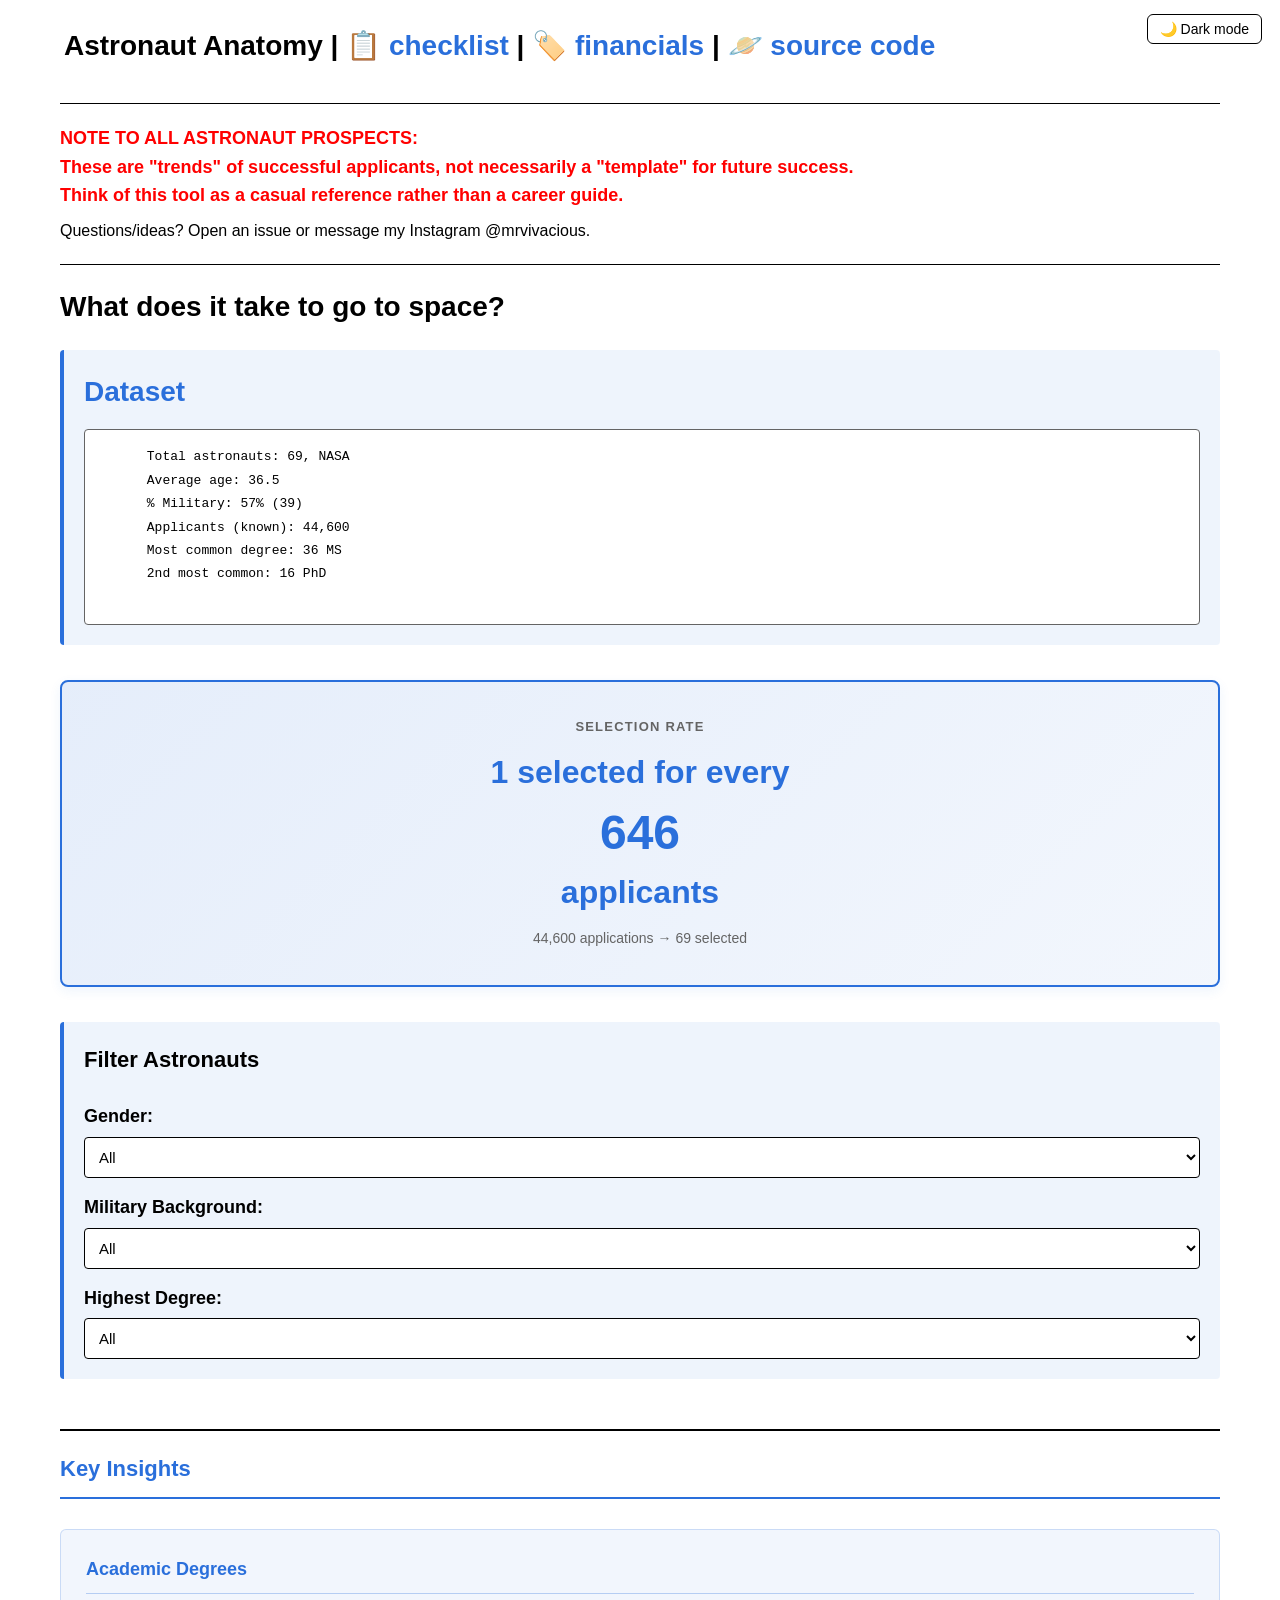
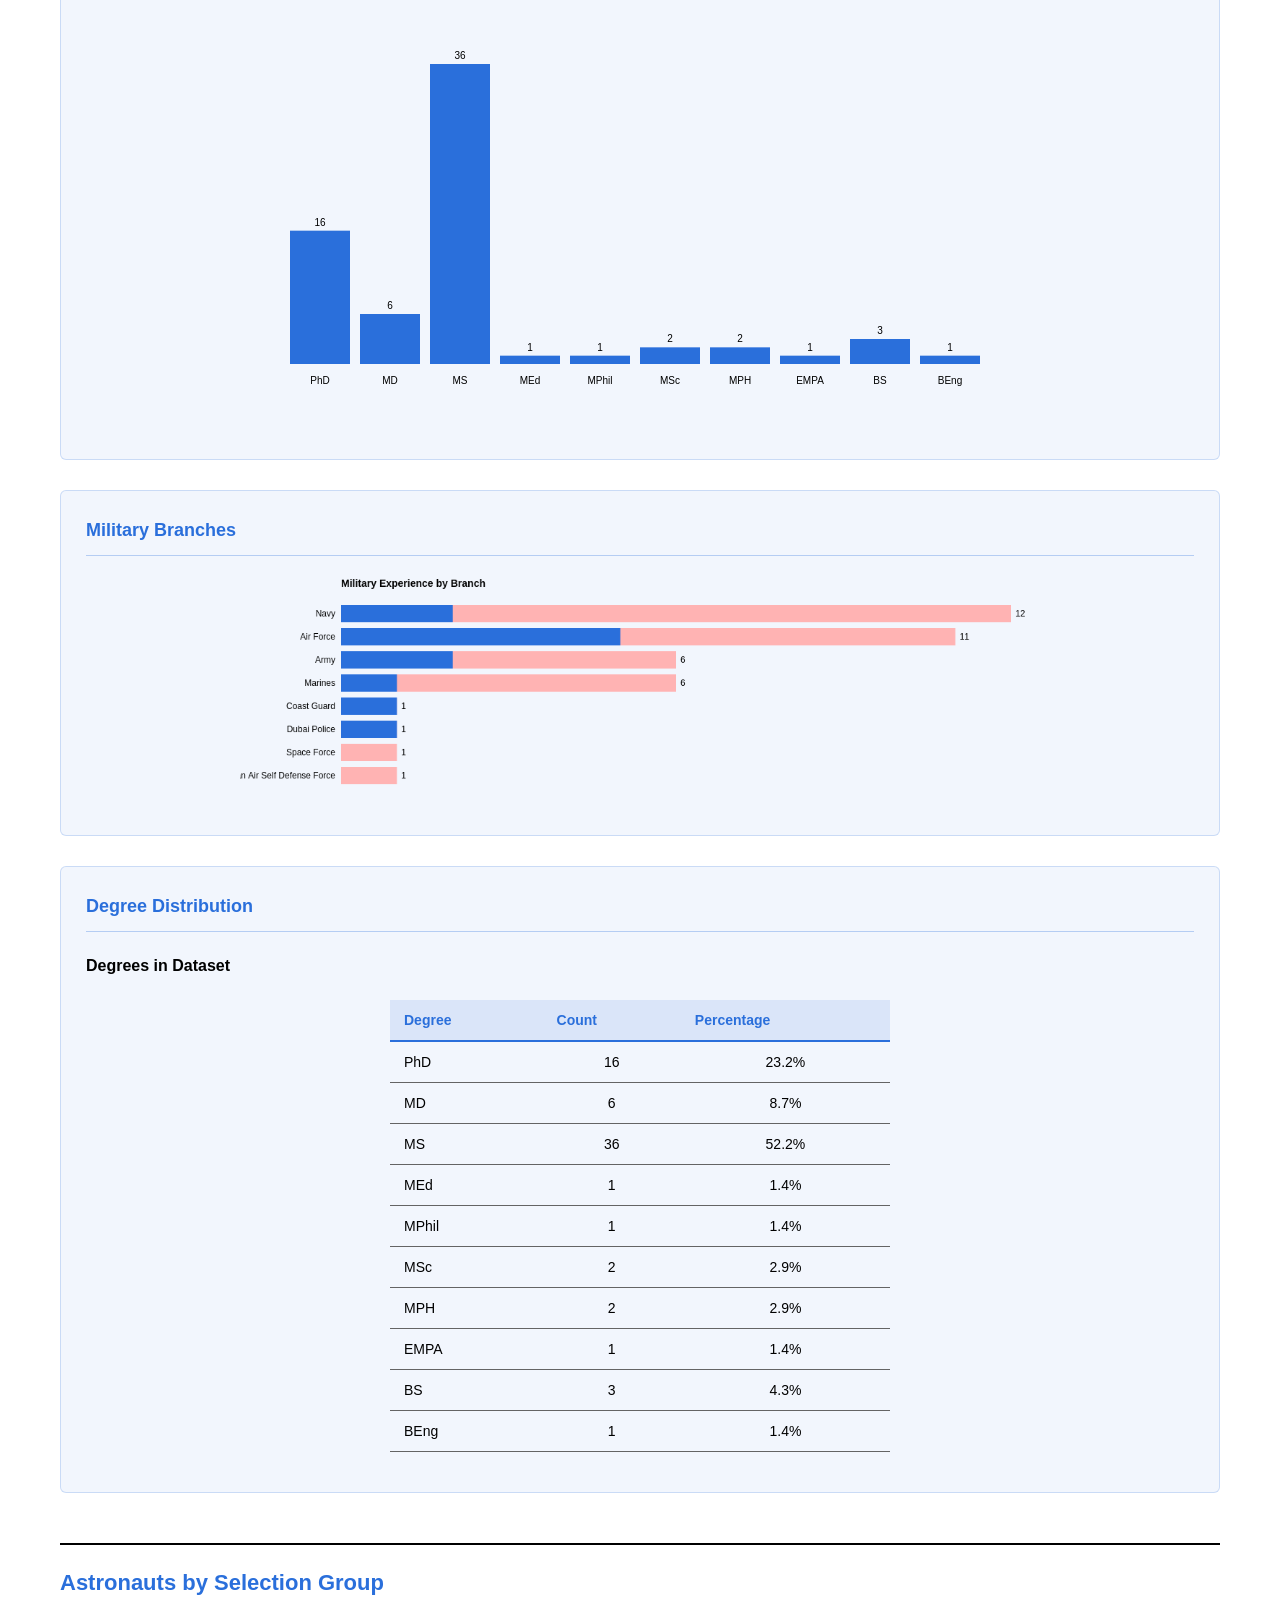
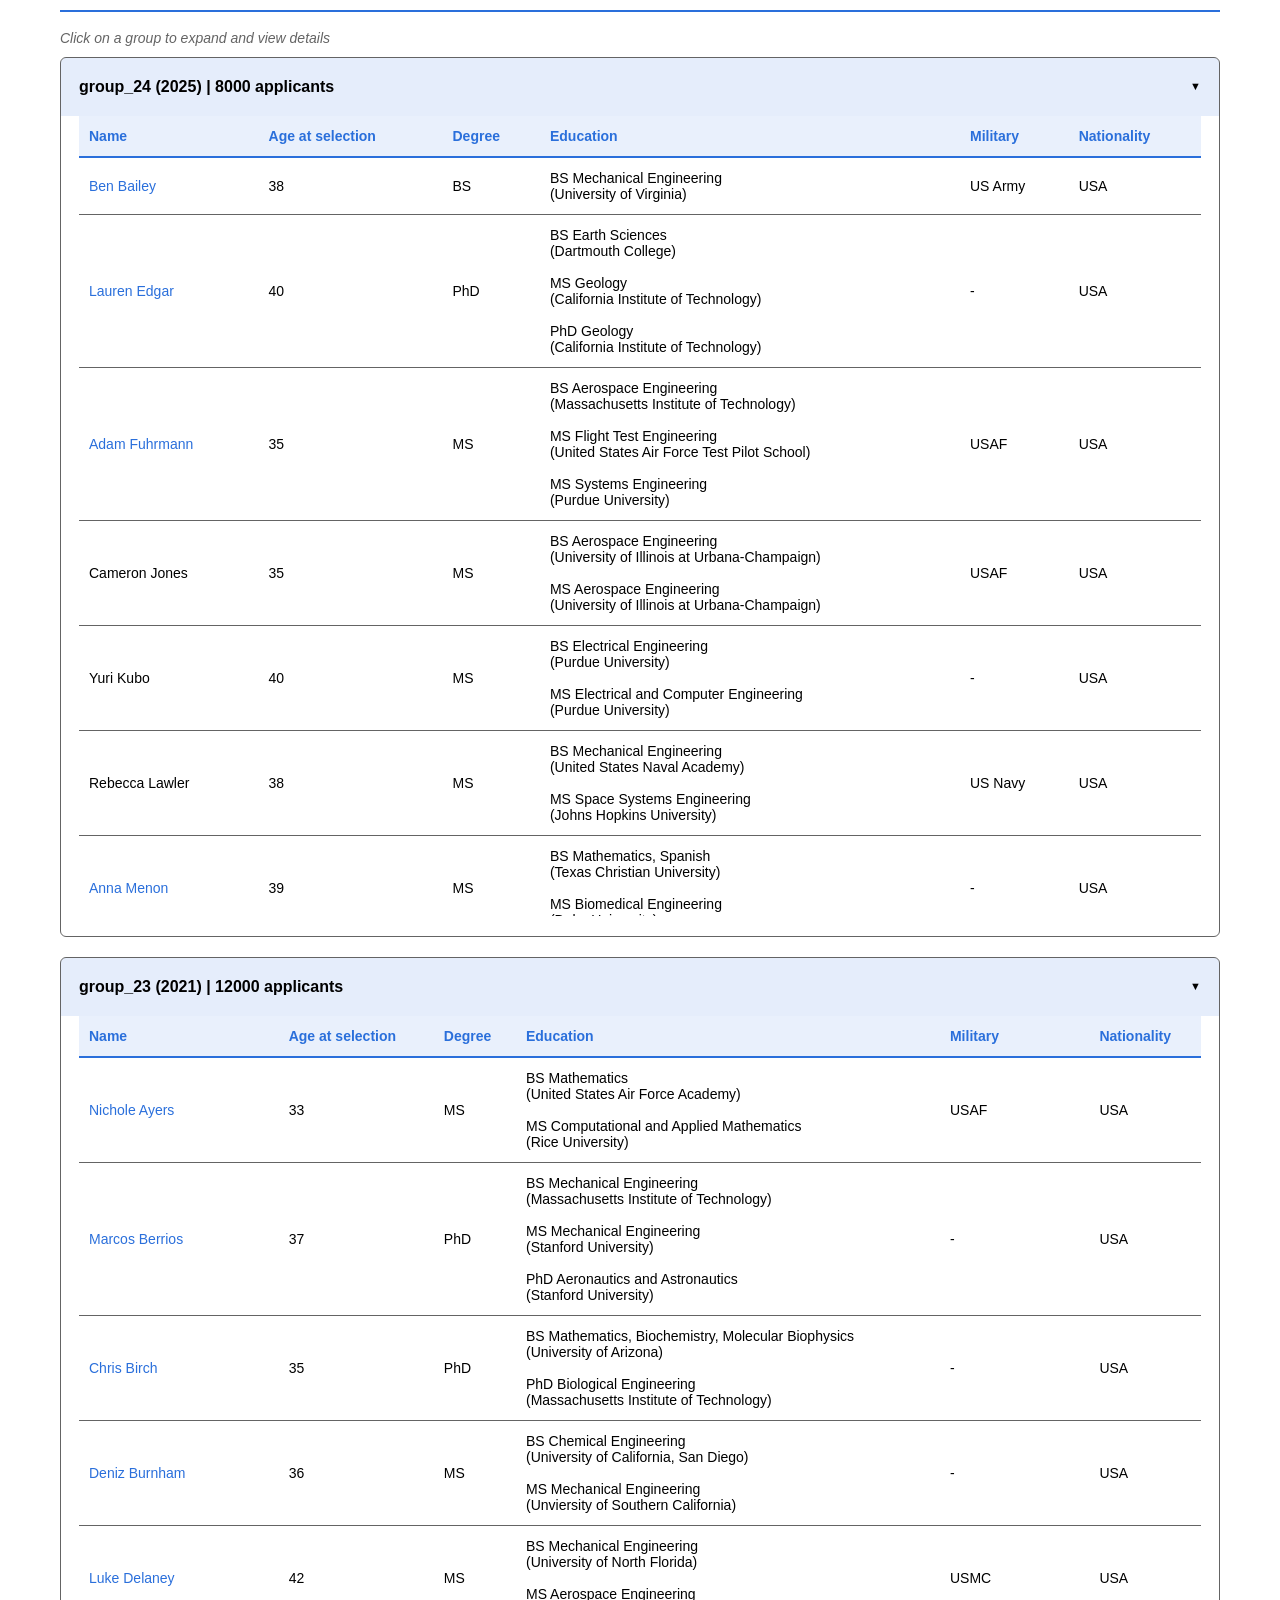
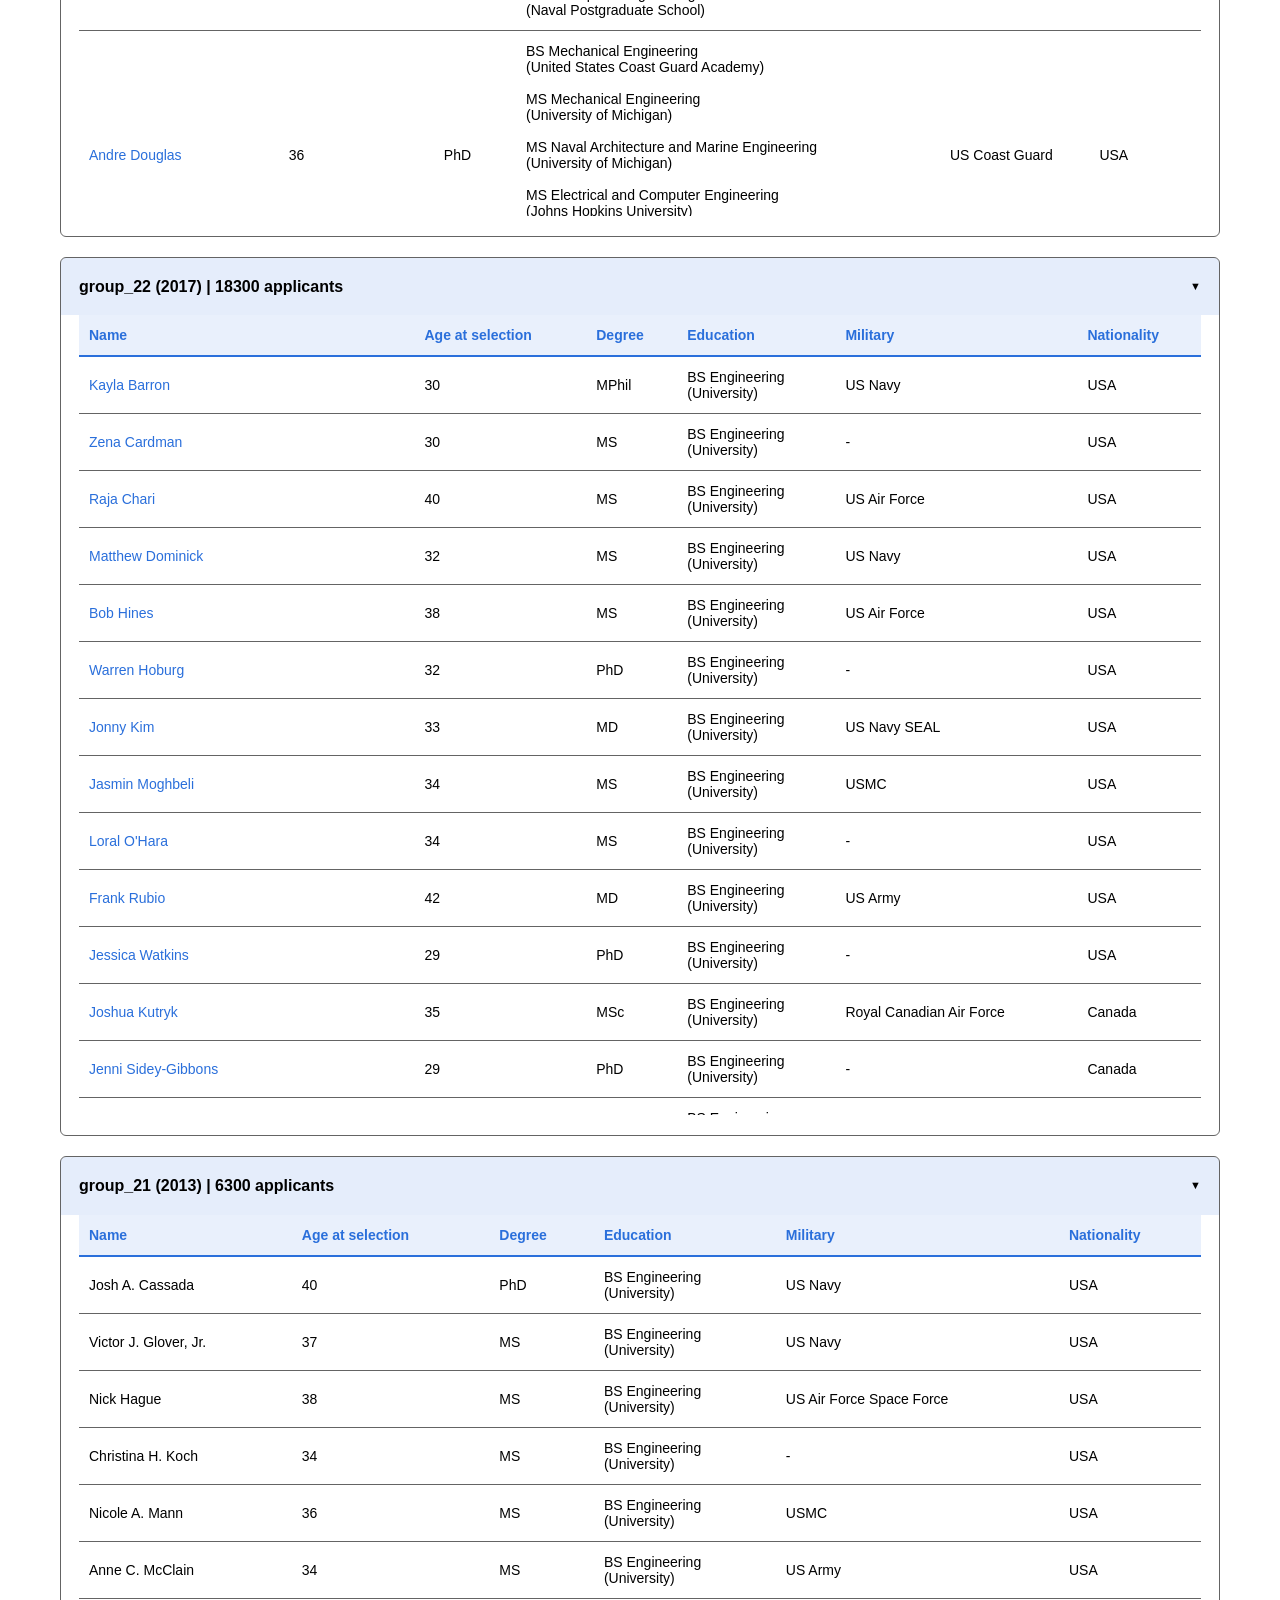
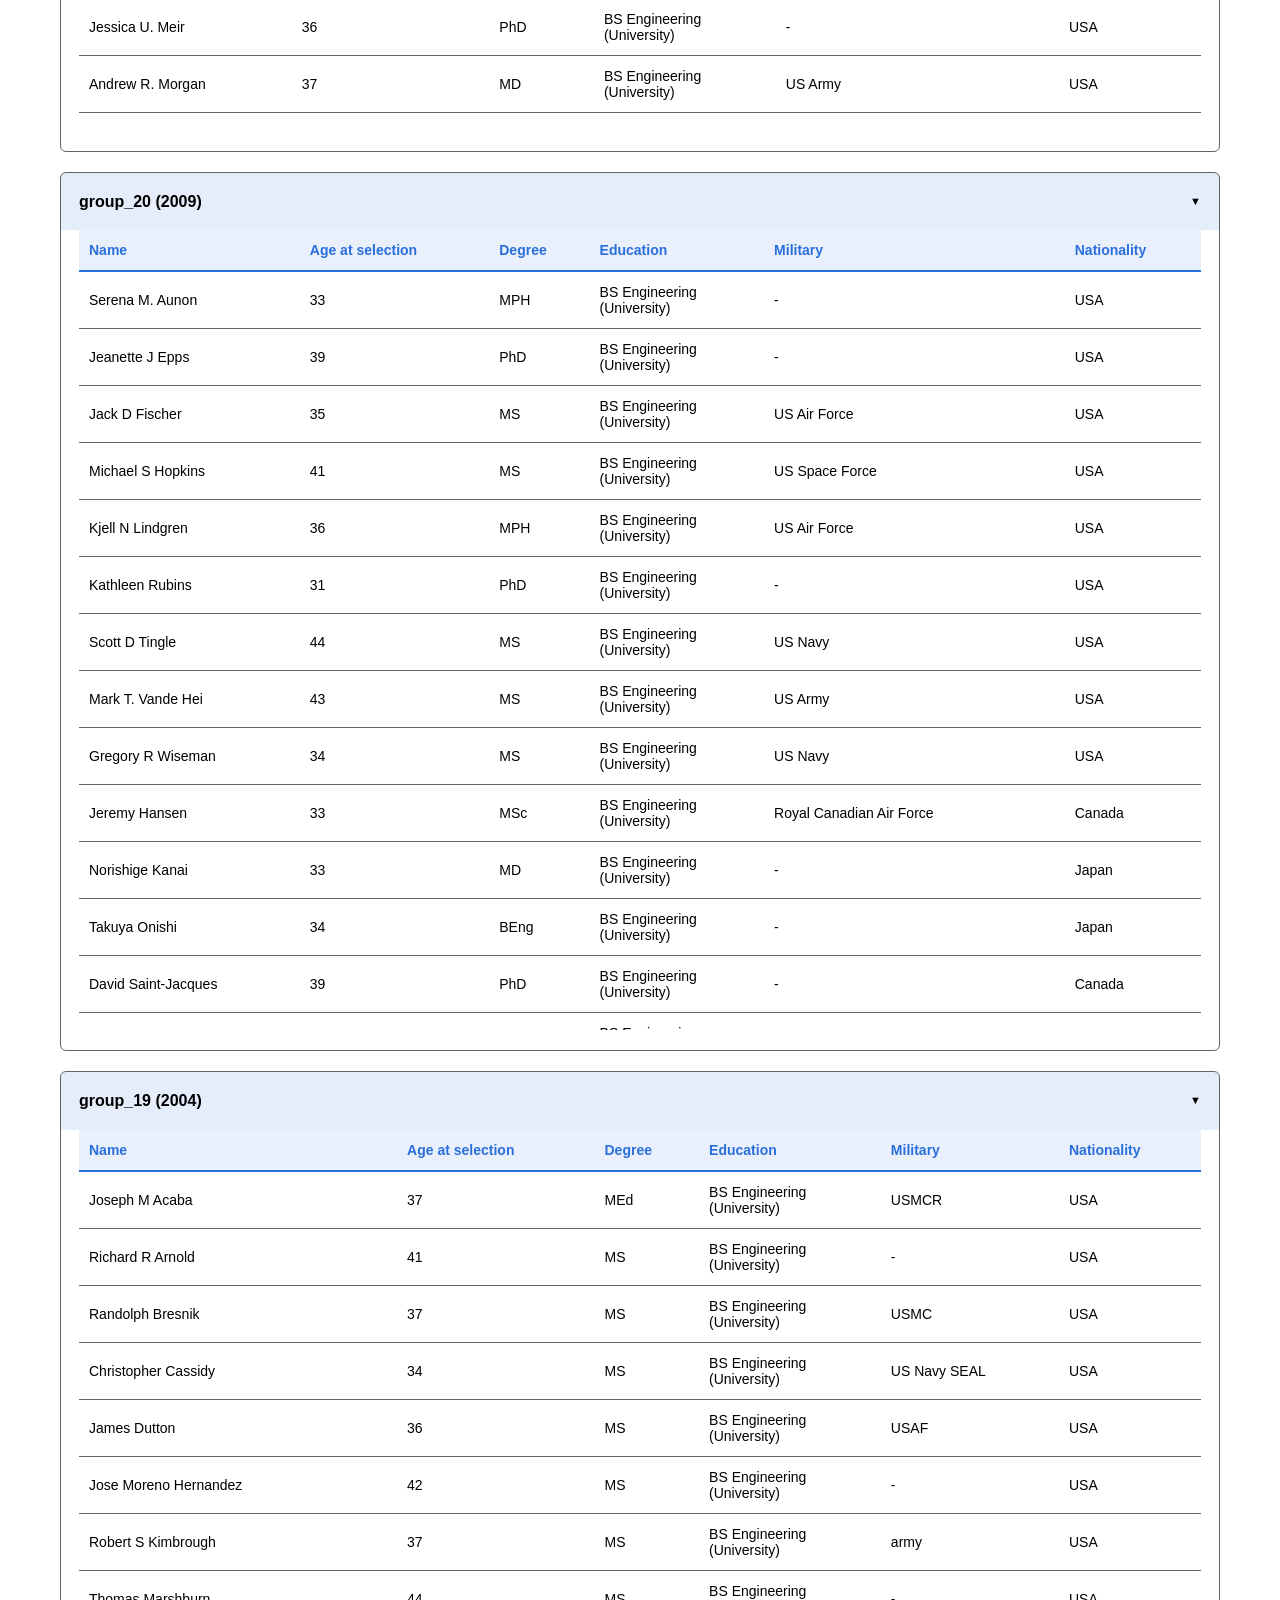
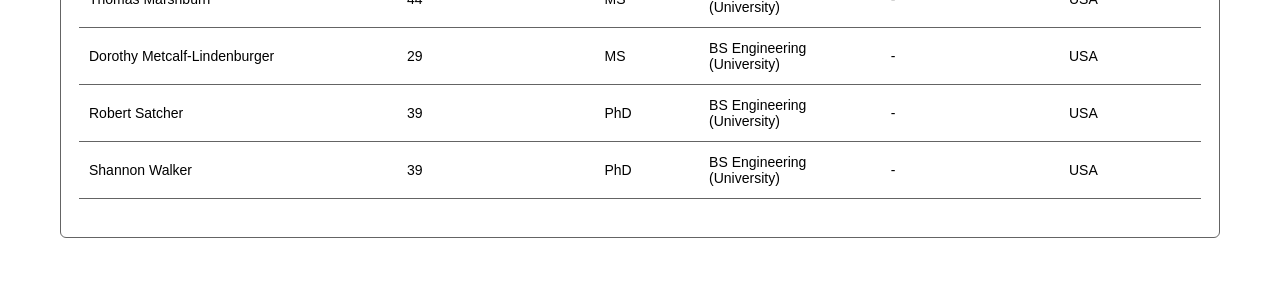
==== index.html @ 29098152 "add navbar to all pages" ====
<html>
<head>
  <meta charset="UTF-8">
  <meta name="viewport" content="width=device-width, initial-scale=1.0">
  <title>Astronaut Anatomy</title>
  <link rel="stylesheet" href="stylesheet.css">
</head>

<body>
  <button id="dark-mode-toggle">🌙 Dark mode</button>
  <div id="navbar">
    <h1>
      Astronaut Anatomy | 
      <a href="checklist.html">📋 checklist</a> | 
      <a href="financials.html">🏷️ financials</a> |
      <a href="https://github.com/mrvivacious/astronaut-anatomy" target="_blank">🪐 source code</a>
    </h1>
  </div>
  <hr>

  <h3 style="color:red;">NOTE TO ALL ASTRONAUT PROSPECTS:
    <br>These are "trends" of successful applicants, not necessarily a "template" for future success.
    <br>Think of this tool as a casual reference rather than a career guide.
  </h3>
     Questions/ideas? Open an issue or message my Instagram @mrvivacious.
  <hr>

  <h1>
    What does it take to go to space?
  </h1>

  <div id="key_metrics">
    <h1>Dataset</h1>
    <pre>
      Total astronauts: 69, NASA
      Average age: 36.5
      % Military: 57% (39)
      Applicants (known): 44,600
      Most common degree: 36 MS
      2nd most common: 16 PhD
    </pre>
  </div>

  <div id="selectivity_stat" class="stat-card"></div>

  <div id="filters">
    <h2>Filter Astronauts</h2>
    <div class="filter-group">
      <label for="gender_filter">
        <strong>Gender:</strong>
        <select id="gender_filter">
          <option value="all">All</option>
          <option value="male">Male</option>
          <option value="female">Female</option>
        </select>
      </label>
      
      <label for="military_filter">
        <strong>Military Background:</strong>
        <select id="military_filter">
          <option value="all">All</option>
          <option value="military">Military Only</option>
          <option value="civilian">Civilian Only</option>
        </select>
      </label>
      
      <label for="degree_filter">
        <strong>Highest Degree:</strong>
        <select id="degree_filter">
          <option value="all">All</option>
          <option value="PhD">PhD</option>
          <option value="MD">MD</option>
          <option value="MS">MS</option>
          <option value="MEd">MEd</option>
          <option value="MPhil">MPhil</option>
          <option value="MSc">MSc</option>
          <option value="MPH">MPH</option>
          <option value="EMPA">EMPA</option>
          <option value="BS">BS</option>
          <option value="BEng">BEng</option>
        </select>
      </label>
    </div>
  </div>

  <div id="visualizations" class="section">
    <h2>Key Insights</h2>
    
    <div id="degreeChartSection" class="chart-section">
      <h3>Academic Degrees</h3>
      <canvas id="degreeChart"></canvas>
    </div>

    <div id="militaryBranchSection" class="chart-section">
      <h3>Military Branches</h3>
      <div id="militaryBranchViewer"></div>
    </div>

    <div id="degreeExplorerSection" class="chart-section">
      <h3>Degree Distribution</h3>
      <div id="degreeExplorer"></div>
    </div>
  </div>

  <div id="astronautsSection" class="section">
    <h2>Astronauts by Selection Group</h2>
    <p class="instructions">Click on a group to expand and view details</p>
    <div id="groups_info"></div>
  </div>

  <script type="module" defer src="data.js"></script>
  <script type="module" defer src="app.js"></script>
  <script defer src="darkMode.js"></script>
</body>
</html>
---- stylesheet.css ----
:root {
  --bg: rgb(255, 255, 255);
  --fg: rgb(0, 0, 0);
  --fg-muted: rgb(100, 100, 100);
  --border: #000;
  --border-row: rgb(100, 100, 100);
  --select-bg: #fff;
  --bar-color: #2a6fdb;
  --bar-label: #000;
}

body.dark-mode {
  --bg: #0f1117;
  --fg: #e8eaf0;
  --fg-muted: #8b95a8;
  --border: #444;
  --border-row: #333;
  --select-bg: #1e2130;
  --bar-color: #4d9fff;
  --bar-label: #e8eaf0;
}

#navbar {
  position: sticky;
  top: 0;
  overflow: hidden;
  padding: 4px;
  background-color: var(--bg);
  transition: background-color 0.25s, color 0.25s;
}

#dark-mode-toggle {
  position: fixed;
  top: 14px;
  right: 18px;
  z-index: 999;
  background: var(--select-bg);
  color: var(--fg);
  border: 1px solid var(--border);
  border-radius: 6px;
  padding: 6px 12px;
  cursor: pointer;
  font-size: 14px;
  transition: background 0.2s, color 0.2s;
}
#dark-mode-toggle:hover { opacity: 0.8; }

* { box-sizing: border-box; }

#filters, select { font-size: large; }

#filters {
  background-color: rgba(42, 111, 219, 0.08);
  border-left: 4px solid var(--bar-color);
  border-radius: 4px;
  padding: 20px;
  margin: 25px 0;
}

#filters h2 {
  margin-top: 0;
  padding-top: 0;
  border-bottom: none;
  color: var(--fg);
}

.filter-group {
  display: flex;
  flex-direction: column;
  gap: 15px;
  margin-bottom: 0;
}

.filter-group label {
  display: flex;
  flex-direction: column;
  gap: 6px;
  font-weight: 500;
}

.filter-group select {
  padding: 10px 10px;
  font-size: 15px;
  border-radius: 4px;
}

select {
  background-color: var(--select-bg);
  color: var(--fg);
  border: 1px solid var(--border);
  border-radius: 4px;
  padding: 2px 6px;
}

a {
  color: var(--bar-color);
  text-decoration: none;
  transition: opacity 0.2s;
}

a:hover {
  opacity: 0.8;
  text-decoration: underline;
}

body {
  font-family: 'Arial', sans-serif;
  margin: 0;
  padding: 20px;
  background-color: var(--bg);
  color: var(--fg);
  font-size: 16px;
  line-height: 1.6;
  transition: background-color 0.25s, color 0.25s;
  max-width: 1200px;
  margin: 0 auto;
}

h1 { font-size: 28px; margin-bottom: 10px; margin-top: 0; }
h2 { 
  font-size: 22px; 
  margin-top: 30px; 
  margin-bottom: 15px;
  padding-bottom: 10px;
  border-bottom: 2px solid var(--bar-color);
  color: var(--bar-color);
}
h3 { font-size: 18px; margin-bottom: 8px; }
p { font-size: 16px; margin: 8px 0; }
em { font-style: italic; }

hr {
  border: none;
  border-top: 1px solid var(--border);
  margin: 20px 0;
}

#key_metrics {
  background-color: rgba(42, 111, 219, 0.08);
  border-left: 4px solid var(--bar-color);
  border-radius: 4px;
  padding: 20px;
  margin: 20px 0;
}

#key_metrics h1 {
  margin-top: 0;
  color: var(--bar-color);
}

#key_metrics pre {
  margin: 15px 0 0 0;
  padding: 15px;
  background-color: var(--bg);
  border: 1px solid var(--border-row);
  border-radius: 4px;
  font-size: 13px;
  line-height: 1.8;
  overflow-x: auto;
}

table {
  width: 100%;
  border-collapse: collapse;
  font-size: 14px;
}

table th, table td {
  padding: 12px 10px;
  text-align: left;
  border-bottom: 1px solid var(--border-row);
}

table th {
  border-bottom: 2px solid var(--bar-color);
  font-weight: bold;
  background-color: rgba(42, 111, 219, 0.1);
  color: var(--bar-color);
}

table tbody tr:hover {
  background-color: rgba(42, 111, 219, 0.05);
}

table a {
  color: var(--bar-color);
  text-decoration: none;
}

table a:hover {
  text-decoration: underline;
}

.table-wrapper {
  overflow-x: auto;
  margin-bottom: 20px;
}

.section {
  margin: 50px 0;
  padding: 0;
  border-top: 2px solid var(--border);
}

.section:first-of-type {
  border-top: none;
}

.section h2 {
  margin-top: 0;
  padding-top: 20px;
}

.chart-section {
  margin: 30px 0;
  padding: 25px;
  background-color: rgba(42, 111, 219, 0.06);
  border: 1px solid rgba(42, 111, 219, 0.2);
  border-radius: 6px;
  transition: background-color 0.2s;
}

.chart-section h3 {
  margin-top: 0;
  padding-bottom: 10px;
  border-bottom: 1px solid rgba(42, 111, 219, 0.3);
  color: var(--bar-color);
}

.chart-section:hover {
  background-color: rgba(42, 111, 219, 0.08);
}

.instructions {
  color: var(--fg-muted);
  font-style: italic;
  font-size: 14px;
}

.stat-card {
  background: linear-gradient(135deg, rgba(42, 111, 219, 0.12) 0%, rgba(42, 111, 219, 0.06) 100%);
  border: 2px solid var(--bar-color);
  border-radius: 8px;
  padding: 35px;
  margin: 35px 0;
  text-align: center;
  box-shadow: 0 4px 12px rgba(42, 111, 219, 0.08);
  transition: transform 0.2s, box-shadow 0.2s;
}

.stat-card:hover {
  transform: translateY(-2px);
  box-shadow: 0 6px 16px rgba(42, 111, 219, 0.12);
}

.selectivity-content {
  display: flex;
  flex-direction: column;
  gap: 14px;
}

.selectivity-label {
  font-size: 13px;
  color: var(--fg-muted);
  font-weight: 600;
  letter-spacing: 1.2px;
  text-transform: uppercase;
  margin: 0;
}

.selectivity-stat {
  font-size: 32px;
  font-weight: bold;
  margin: 0;
  color: var(--bar-color);
  line-height: 1.3;
}

.selectivity-stat strong {
  font-size: 48px;
  color: var(--bar-color);
  display: block;
  margin: 8px 0;
}

.selectivity-details {
  font-size: 14px;
  color: var(--fg-muted);
  margin: 0;
  font-weight: 500;
}

.degree-list {
  margin: 15px 0;
}

.degree-table {
  width: 100%;
  max-width: 500px;
  border-collapse: collapse;
  font-size: 14px;
  margin-top: 15px;
  margin-left: auto;
  margin-right: auto;
}

.degree-table th,
.degree-table td {
  padding: 12px 14px;
  text-align: left;
  border-bottom: 1px solid var(--border-row);
}

.degree-table th {
  border-bottom: 2px solid var(--bar-color);
  font-weight: bold;
  background-color: rgba(42, 111, 219, 0.12);
  color: var(--bar-color);
}

.degree-table tbody tr:hover {
  background-color: rgba(42, 111, 219, 0.08);
}

.group-section {
  margin-bottom: 20px;
  border: 1px solid var(--border-row);
  border-radius: 6px;
  overflow: hidden;
  background-color: var(--bg);
  transition: box-shadow 0.2s, border-color 0.2s;
}

.group-section:hover {
  border-color: var(--bar-color);
  box-shadow: 0 2px 8px rgba(42, 111, 219, 0.1);
}

.group-section h3 {
  margin: 0;
  padding: 16px 18px;
  background-color: rgba(42, 111, 219, 0.12);
  cursor: pointer;
  user-select: none;
  display: flex;
  justify-content: space-between;
  align-items: center;
  font-size: 16px;
  transition: background-color 0.2s;
}

.group-section h3:hover {
  background-color: rgba(42, 111, 219, 0.18);
}

.group-section h3::after {
  content: '▼';
  font-size: 11px;
  transition: transform 0.2s ease;
  flex-shrink: 0;
  margin-left: 12px;
}

.group-section h3.collapsed::after {
  transform: rotate(-90deg);
}

.group-section .table-wrapper {
  display: block;
  padding: 0 18px 18px 18px;
  max-height: 800px;
  overflow-y: auto;
}

.group-section.collapsed .table-wrapper {
  display: none;
}

@media (max-width: 768px) {
  body { 
    padding: 15px; 
    font-size: 15px; 
  }
  
  h1 { font-size: 24px; margin-bottom: 8px; }
  h2 { 
    font-size: 20px; 
    margin-top: 25px; 
    margin-bottom: 12px;
    padding-bottom: 8px;
  }
  h3 { font-size: 16px; margin-bottom: 6px; }
  p { font-size: 15px; margin: 5px 0; }
  
  #filters {
    padding: 15px;
    margin: 20px 0;
  }
  
  .filter-group { gap: 12px; }
  .filter-group label { font-size: 14px; }
  .filter-group select { padding: 8px 8px; font-size: 14px; }
  
  .section { margin: 35px 0; }
  
  table { font-size: 13px; }
  table th, table td { padding: 10px 8px; }
  
  .chart-section { 
    padding: 18px; 
    margin: 20px 0; 
  }
  
  .chart-section h3 { 
    font-size: 15px; 
    padding-bottom: 8px;
  }
  
  .degree-table { 
    max-width: 100%; 
    font-size: 13px;
  }
  .degree-table th, .degree-table td { 
    padding: 10px 8px; 
  }
  
  .group-section { margin-bottom: 25px; }
  .group-section h3 { 
    padding: 14px 14px; 
    font-size: 15px;
  }
  .group-section .table-wrapper { 
    padding: 0 14px 14px 14px; 
  }
  
  .stat-card { 
    padding: 25px; 
    margin: 25px 0;
  }
  .selectivity-stat { font-size: 26px; }
  .selectivity-stat strong { font-size: 36px; }
  .selectivity-label { font-size: 12px; }
  .selectivity-details { font-size: 13px; }
  
  #degreeChart { height: 320px; }
  
  .table-wrapper { margin-bottom: 15px; }
}

@media (max-width: 480px) {
  body { 
    padding: 12px; 
    font-size: 14px; 
    max-width: 100%;
  }
  
  #dark-mode-toggle {
    top: 10px;
    right: 12px;
    padding: 5px 10px;
    font-size: 12px;
  }
  
  h1 { 
    font-size: 20px; 
    margin-bottom: 6px; 
  }
  h2 { 
    font-size: 18px; 
    margin-top: 18px; 
    margin-bottom: 10px;
    padding-bottom: 6px;
  }
  h3 { font-size: 15px; margin-bottom: 5px; }
  p { font-size: 14px; margin: 4px 0; }
  
  #filters {
    padding: 12px;
    margin: 15px 0;
  }
  
  #filters h2 {
    font-size: 17px;
    margin: 0 0 12px 0;
    padding: 0 0 6px 0;
  }
  
  .filter-group { gap: 10px; }
  .filter-group label { 
    font-size: 13px; 
    gap: 4px;
  }
  .filter-group select { 
    padding: 7px 8px; 
    font-size: 13px;
  }
  
  .section { 
    margin: 25px 0; 
    padding: 0;
  }
  
  table { font-size: 12px; }
  table th, table td { padding: 8px 6px; }
  
  .chart-section { 
    padding: 12px; 
    margin: 15px 0; 
  }
  
  .chart-section h3 { 
    font-size: 14px; 
    padding-bottom: 6px;
    margin: 0 0 10px 0;
  }
  
  .degree-table { 
    font-size: 12px; 
    max-width: 100%; 
    margin-top: 10px;
  }
  .degree-table th, .degree-table td { 
    padding: 8px 6px; 
  }
  
  .group-section { margin-bottom: 15px; }
  .group-section h3 { 
    padding: 12px 12px; 
    font-size: 14px;
  }
  .group-section .table-wrapper { 
    padding: 0 12px 12px 12px; 
  }
  
  .stat-card { 
    padding: 15px; 
    margin: 18px 0;
    border-radius: 6px;
  }
  .selectivity-label { 
    font-size: 11px; 
    letter-spacing: 0.8px;
  }
  .selectivity-stat { 
    font-size: 18px; 
    line-height: 1.2;
  }
  .selectivity-stat strong { 
    font-size: 26px; 
    margin: 6px 0;
  }
  .selectivity-details { font-size: 12px; }
  
  #degreeChart { 
    height: 280px; 
    margin: 15px 0;
  }
  
  #militaryBranchViewer {
    margin: 15px 0;
  }
  
  .table-wrapper { 
    margin-bottom: 10px;
    padding: 0;
  }
  
  .instructions {
    font-size: 12px;
    margin: 10px 0;
  }
}

#degreeChart {
  width: 100%;
  max-width: 800px;
  height: 400px;
  display: block;
  margin: 20px auto;
  border-radius: 4px;
}

#militaryBranchViewer {
  width: 100%;
  height: auto;
  display: block;
  margin: 20px 0;
}

#militaryBranchViewer canvas {
  width: 100%;
  height: auto;
  display: block;
  max-width: 800px;
  margin: 0 auto;
  border-radius: 4px;
}
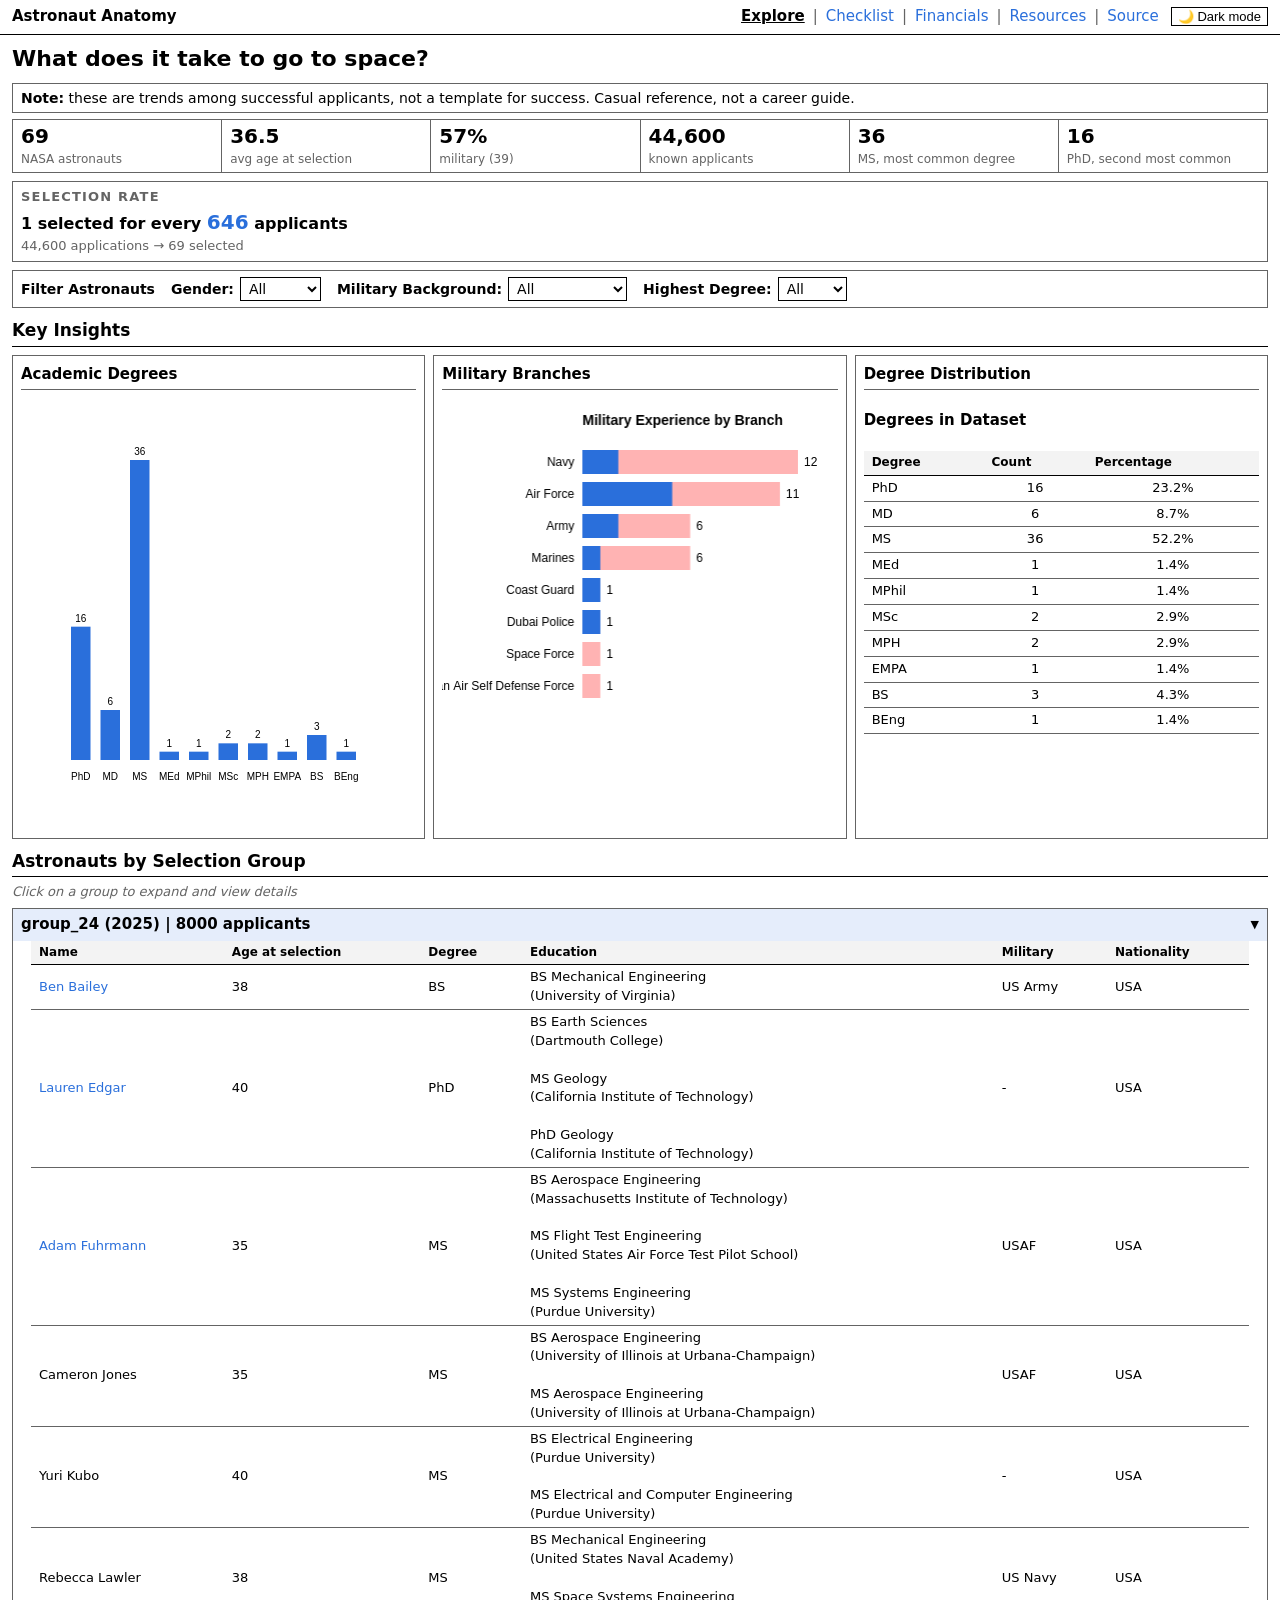
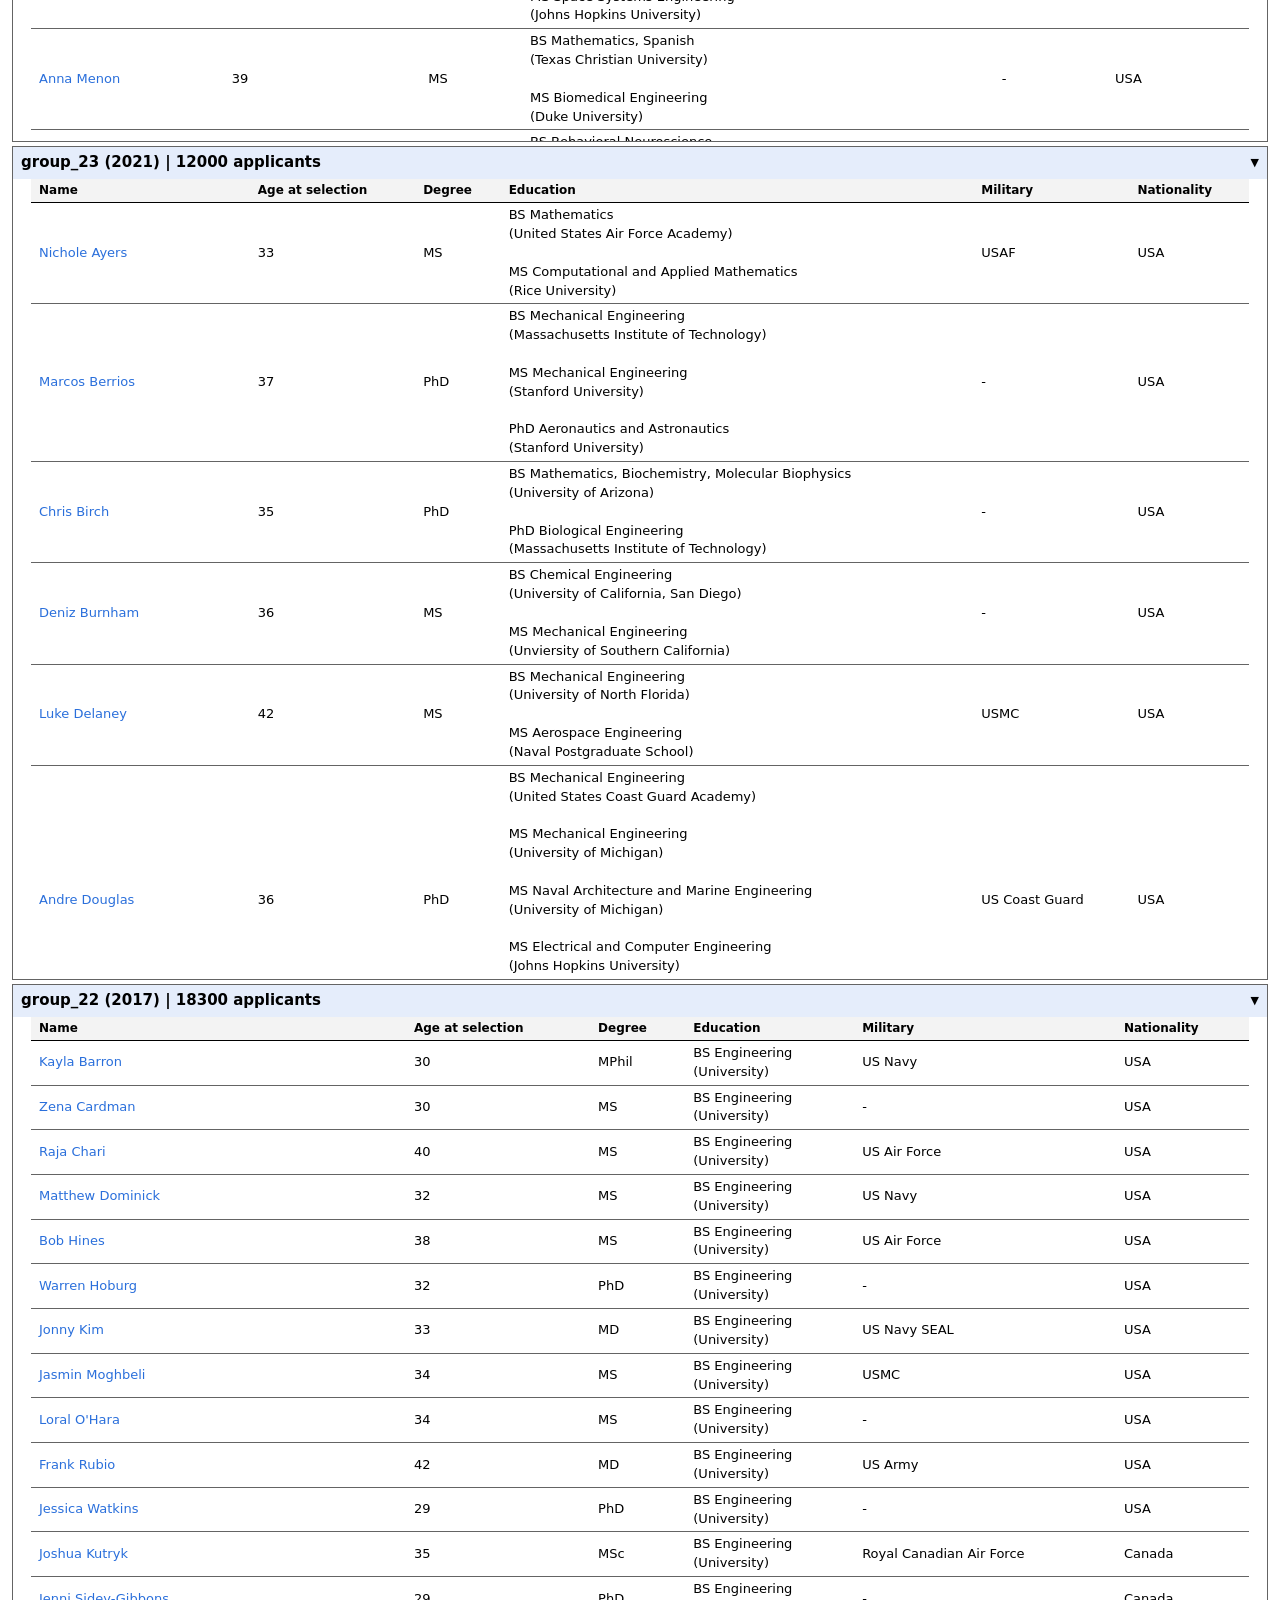
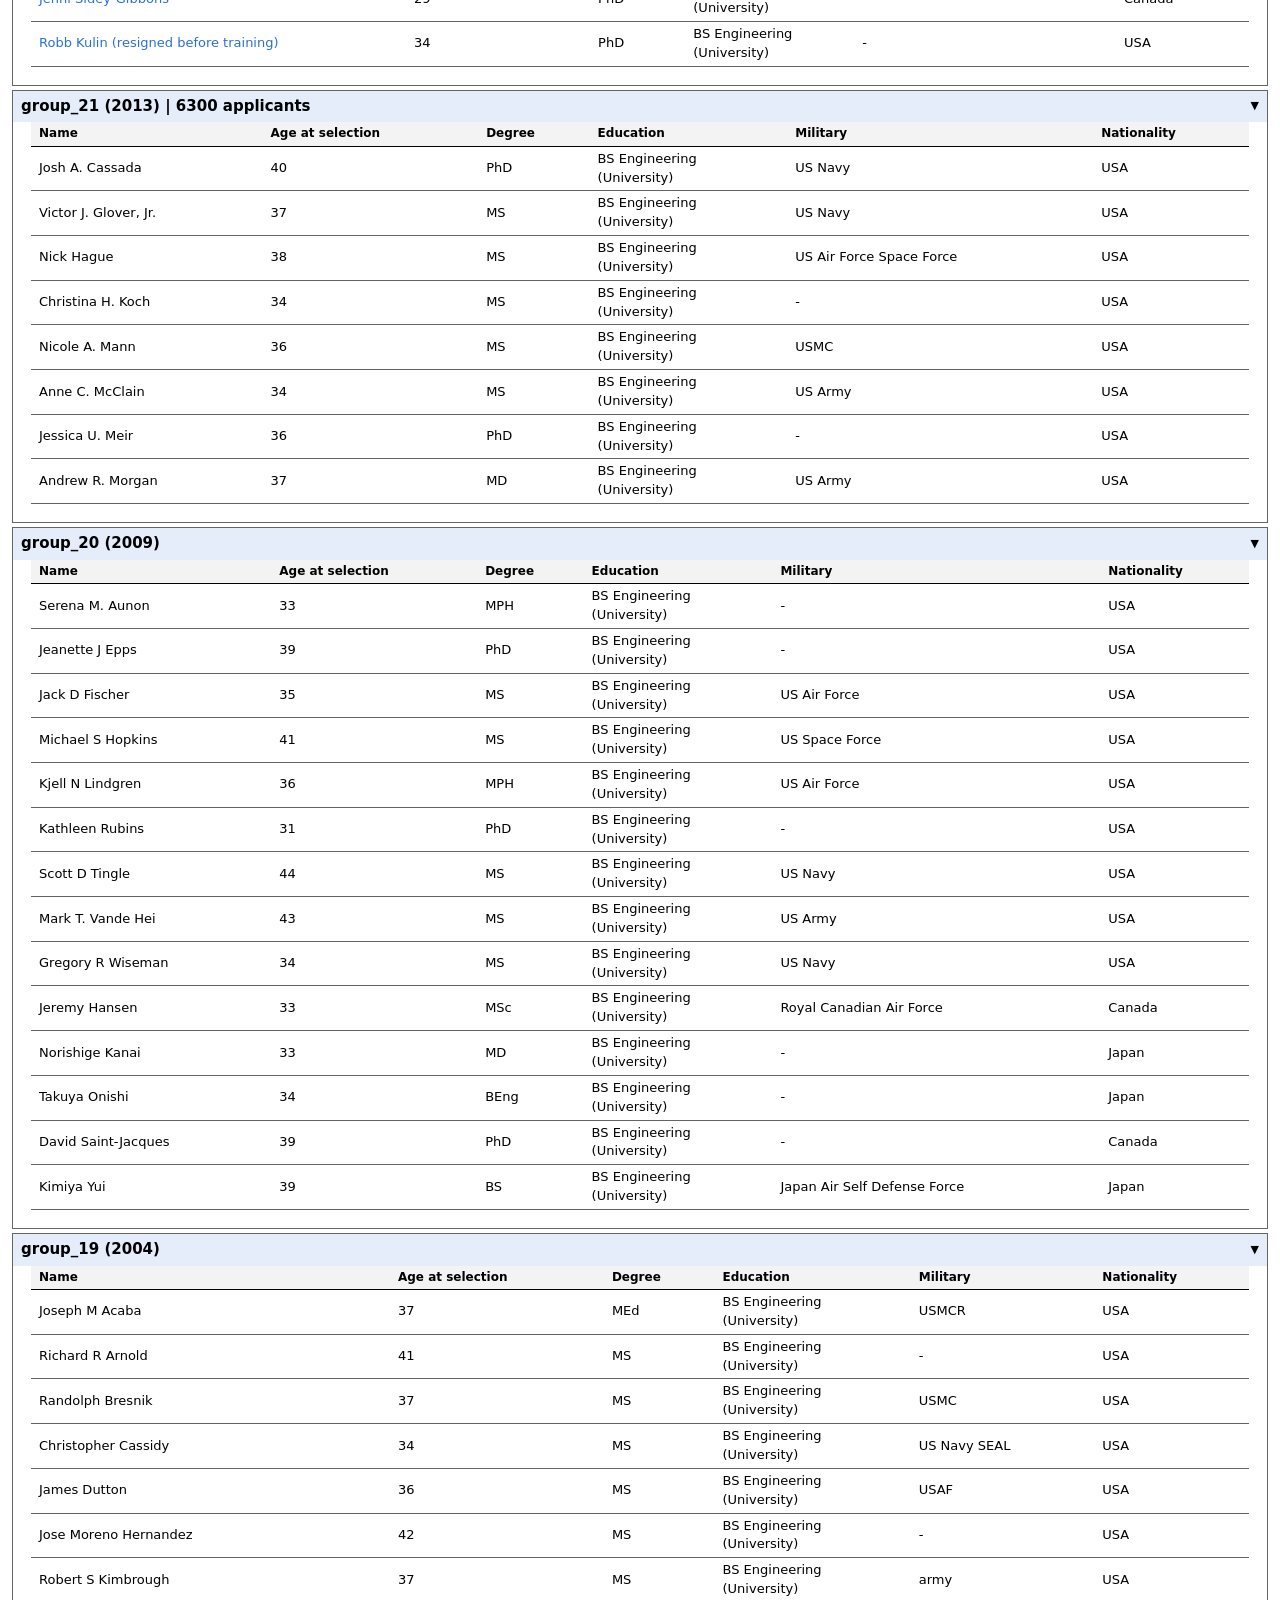
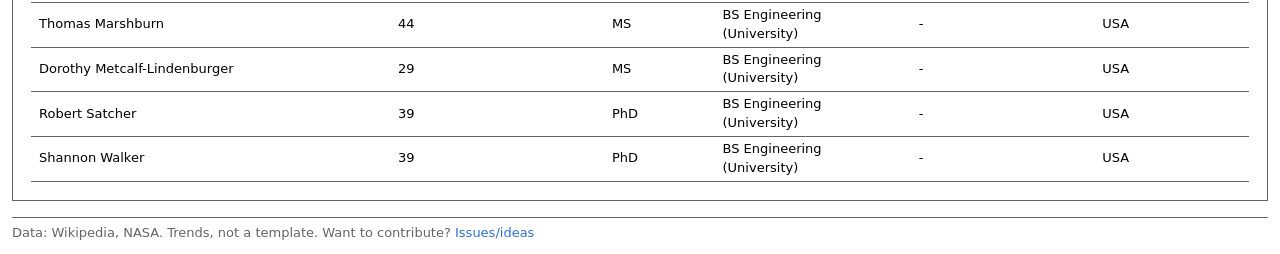
==== commit d41f74b3: "V2.5" ====
--- a/index.html
+++ b/index.html
@@ -1,4 +1,5 @@
-<html>
+<!DOCTYPE html>
+<html lang="en">
 <head>
   <meta charset="UTF-8">
   <meta name="viewport" content="width=device-width, initial-scale=1.0">
@@ -13,33 +14,24 @@
       Astronaut Anatomy | 
       <a href="checklist.html">📋 checklist</a> | 
       <a href="financials.html">🏷️ financials</a> |
+      <a href="resources.html">📚 resources</a> | 
       <a href="https://github.com/mrvivacious/astronaut-anatomy" target="_blank">🪐 source code</a>
     </h1>
   </div>
-  <hr>
 
-  <h3 style="color:red;">NOTE TO ALL ASTRONAUT PROSPECTS:
-    <br>These are "trends" of successful applicants, not necessarily a "template" for future success.
-    <br>Think of this tool as a casual reference rather than a career guide.
-  </h3>
-     Questions/ideas? Open an issue or message my Instagram @mrvivacious.
-  <hr>
+  <h1>What does it take to go to space?</h1>
+  <p class="note"><strong>Note:</strong> these are trends among successful applicants, not a template for success. Casual reference, not a career guide.</p>
 
-  <h1>
-    What does it take to go to space?
-  </h1>
-
-  <div id="key_metrics">
-    <h1>Dataset</h1>
-    <pre>
-      Total astronauts: 69, NASA
-      Average age: 36.5
-      % Military: 57% (39)
-      Applicants (known): 44,600
-      Most common degree: 36 MS
-      2nd most common: 16 PhD
-    </pre>
-  </div>
+  <section id="key_metrics" aria-label="Dataset summary">
+    <div class="stat-grid">
+      <div class="stat"><span class="num">69</span><span class="label">NASA astronauts</span></div>
+      <div class="stat"><span class="num">36.5</span><span class="label">avg age at selection</span></div>
+      <div class="stat"><span class="num">57%</span><span class="label">military (39)</span></div>
+      <div class="stat"><span class="num">44,600</span><span class="label">known applicants</span></div>
+      <div class="stat"><span class="num">36</span><span class="label">MS, most common degree</span></div>
+      <div class="stat"><span class="num">16</span><span class="label">PhD, second most common</span></div>
+    </div>
+  </section>
 
   <div id="selectivity_stat" class="stat-card"></div>
 
@@ -110,6 +102,7 @@
 
   <script type="module" defer src="data.js"></script>
   <script type="module" defer src="app.js"></script>
+  <script src="shared.js"></script>
   <script defer src="darkMode.js"></script>
 </body>
 </html>
--- a/stylesheet.css
+++ b/stylesheet.css
@@ -594,4 +594,78 @@
   max-width: 800px;
   margin: 0 auto;
   border-radius: 4px;
-}
+}
+
+/* ===== Flat, dense layer: content first, no decoration ===== */
+:root { --surface: #f3f3f3; }
+body.dark-mode { --surface: #1a1d27; }
+body { font: 15px/1.45 system-ui, -apple-system, "Segoe UI", Roboto, Arial, sans-serif; max-width: 1400px; padding: 0 12px 12px; }
+h1 { font-size: 22px; margin: 8px 0; }
+h2 { font-size: 17px; margin: 14px 0 6px; padding-bottom: 3px; color: var(--fg); border-bottom: 1px solid var(--fg); }
+h3 { font-size: 15px; margin: 0 0 4px; }
+p { font-size: 15px; margin: 4px 0; }
+a:hover { opacity: 1; }
+:focus-visible { outline: 2px solid var(--bar-color); outline-offset: 1px; }
+
+/* Nav: one plain line */
+#navbar { margin: 0 -12px 6px; padding: 0 12px; border-bottom: 1px solid var(--fg); background: var(--bg); overflow: visible; }
+#navbar + hr { display: none; }
+.site-nav { display: flex; flex-wrap: wrap; align-items: baseline; justify-content: space-between; gap: 2px 16px; padding: 6px 0; }
+.site-nav .brand { font-weight: 700; color: var(--fg); }
+.site-nav .links { display: flex; flex-wrap: wrap; align-items: baseline; }
+.site-nav .links a + a::before { content: "|"; color: var(--fg-muted); margin: 0 8px; display: inline-block; text-decoration: none; }
+.site-nav .links a[aria-current="page"] { color: var(--fg); font-weight: 700; text-decoration: underline; }
+#dark-mode-toggle { position: static; margin-left: 12px; padding: 1px 6px; font-size: 13px; border-radius: 0; background: var(--bg); }
+
+/* Note and dataset line */
+.note { border: 1px solid var(--fg-muted); padding: 4px 8px; margin: 6px 0; font-size: 14px; }
+#key_metrics { background: none; border: 0; padding: 0; margin: 6px 0; border-radius: 0; }
+.stat-grid { display: grid; grid-template-columns: repeat(auto-fit, minmax(120px, 1fr)); border: 1px solid var(--fg-muted); border-right: 0; border-bottom: 0; }
+.stat-grid .stat { padding: 4px 8px; border-right: 1px solid var(--fg-muted); border-bottom: 1px solid var(--fg-muted); line-height: 1.25; }
+.stat-grid .num { display: block; font-size: 20px; font-weight: 700; font-variant-numeric: tabular-nums; }
+.stat-grid .label { font-size: 12px; color: var(--fg-muted); }
+
+/* Filters: one horizontal bar */
+#filters { display: flex; flex-wrap: wrap; align-items: center; gap: 4px 16px; margin: 8px 0; padding: 6px 8px; background: none; border: 1px solid var(--fg-muted); border-radius: 0; font-size: 14px; }
+#filters h2 { font-size: 14px; margin: 0; padding: 0; border: 0; }
+.filter-group { flex-direction: row; flex-wrap: wrap; gap: 4px 16px; }
+.filter-group label { flex-direction: row; align-items: center; gap: 6px; font-weight: 400; }
+.filter-group select, select { font: inherit; font-size: 14px; padding: 2px 4px; border-radius: 0; min-height: 0; }
+
+/* Sections and panels: flat, tight, side by side where there is room */
+.section { margin: 10px 0; border-top: 0; }
+.section h2 { padding-top: 0; }
+#visualizations { display: grid; grid-template-columns: repeat(auto-fit, minmax(360px, 1fr)); gap: 8px; }
+#visualizations > h2 { grid-column: 1 / -1; margin-bottom: 0; }
+#visualizations > * { min-width: 0; }
+.chart-section, .stat-card, .group-section, body .checklist-card, body .skills-card, body .financials-card, body .checklist-intro, body .financials-intro { background: none; background-image: none; border: 1px solid var(--fg-muted); border-radius: 0; box-shadow: none; transform: none; transition: none; }
+.chart-section { margin: 0; padding: 8px; }
+.chart-section:hover, .stat-card:hover, .group-section:hover { background: none; transform: none; box-shadow: none; }
+.chart-section h3 { color: var(--fg); border-bottom: 1px solid var(--border-row); padding-bottom: 3px; margin-bottom: 6px; }
+.stat-card { margin: 8px 0; padding: 6px 8px; text-align: left; }
+.selectivity-content { gap: 2px; }
+.selectivity-stat, .selectivity-stat strong { font-size: 16px; line-height: 1.3; margin: 0; display: inline; color: var(--fg); }
+.selectivity-stat strong { font-size: 20px; color: var(--bar-color); }
+.selectivity-details, .selectivity-label { font-size: 13px; }
+.group-section { margin-bottom: 4px; }
+.group-section h3 { padding: 5px 8px; font-size: 15px; margin: 0; }
+.instructions { font-size: 13px; margin: 2px 0 6px; }
+
+/* Tables: dense, tabular numbers */
+table, .degree-table { font-size: 13px; font-variant-numeric: tabular-nums; }
+table th, table td, .degree-table th, .degree-table td { padding: 3px 8px; }
+table th, .degree-table th { background: var(--surface); color: var(--fg); border-bottom: 1px solid var(--fg); font-size: 12px; }
+table tbody tr:hover, .degree-table tbody tr:hover { background: var(--surface); }
+.degree-table { margin: 6px 0 0; max-width: none; }
+.degree-list { margin: 6px 0; }
+.table-wrapper { margin-bottom: 0; border-radius: 0; }
+
+/* Other pages' cards */
+body .checklist-card, body .skills-card, body .financials-card { padding: 6px 10px; margin: 8px 0; }
+body .checklist-intro, body .financials-intro { padding: 4px 10px; margin: 6px 0; }
+body .pick-one-banner, body .toolbar, body .paths { border-radius: 0; box-shadow: none; }
+
+.site-footer { margin-top: 16px; padding-top: 6px; border-top: 1px solid var(--fg-muted); color: var(--fg-muted); font-size: 13px; }
+.site-footer p { font-size: 13px; margin: 0; }
+@media (max-width: 600px) { #visualizations { grid-template-columns: 1fr; } }
+@media print { .site-nav, #dark-mode-toggle, #filters { display: none !important; } }
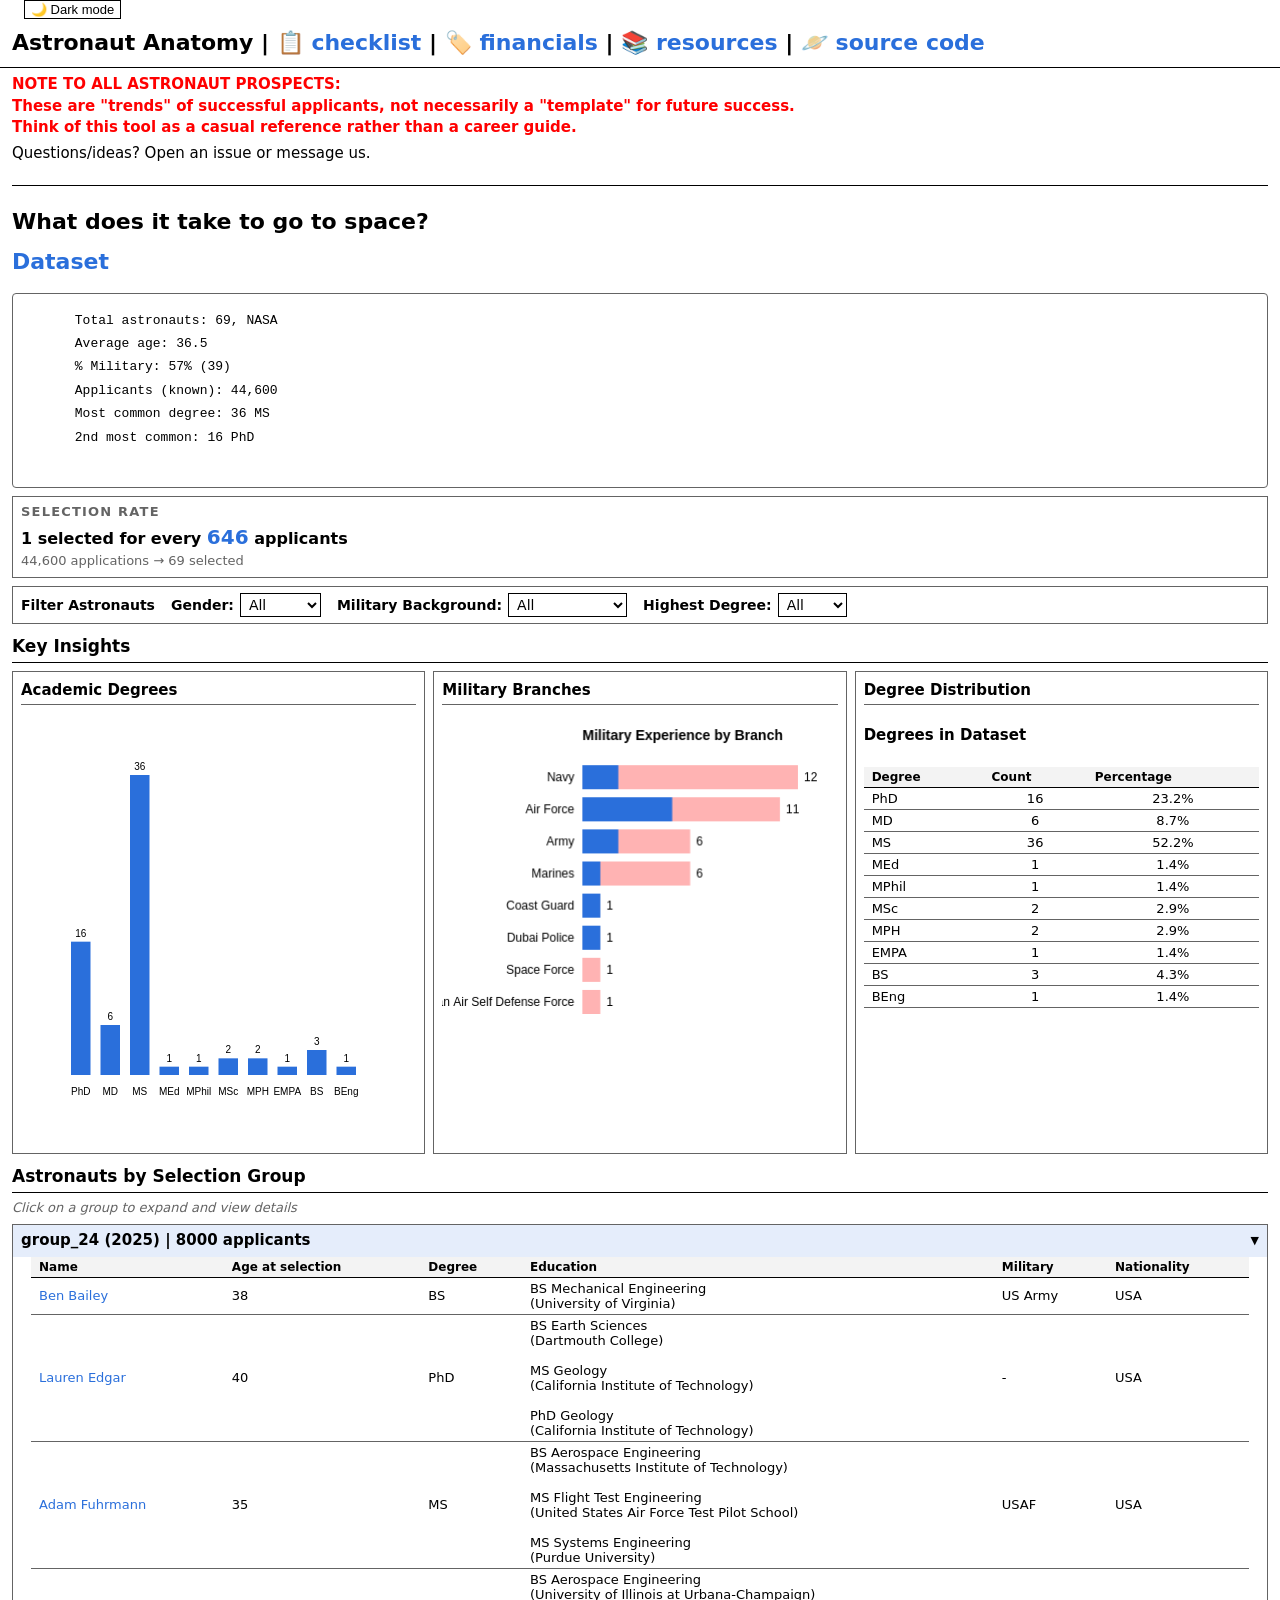
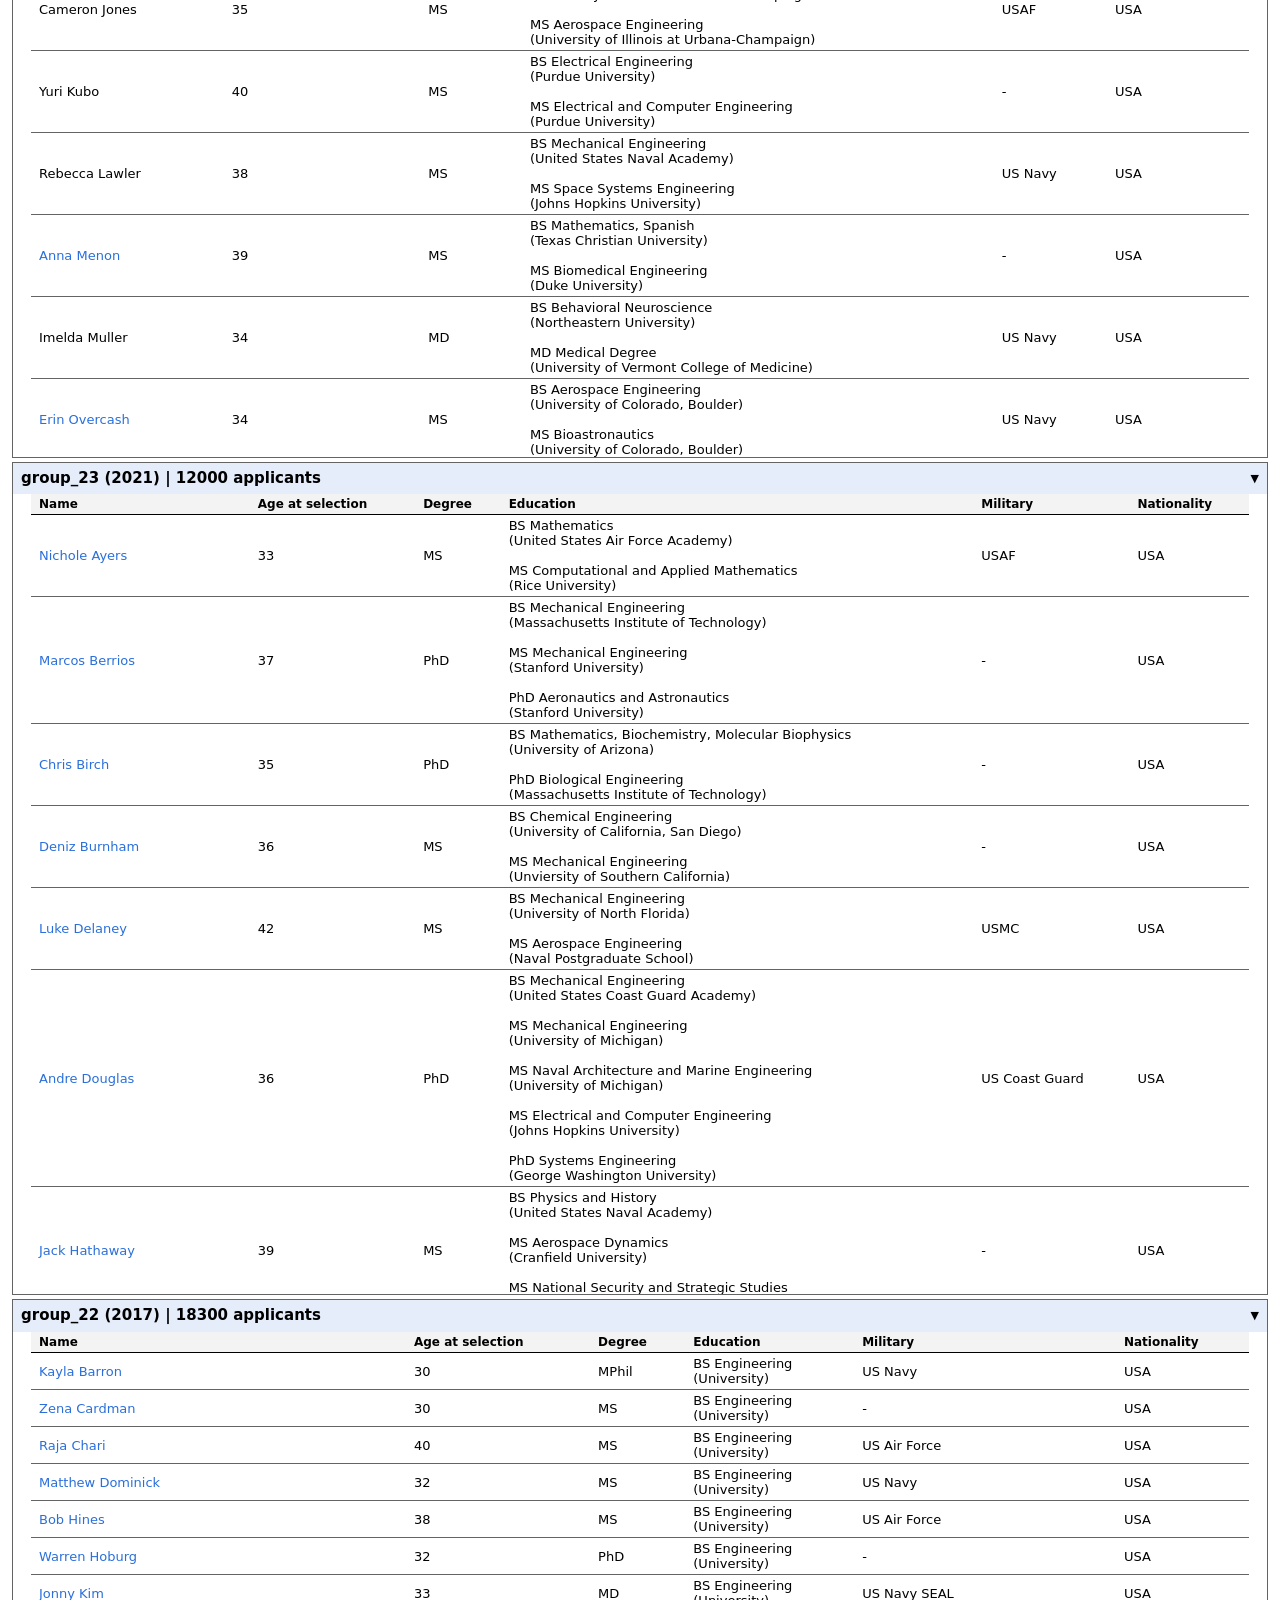
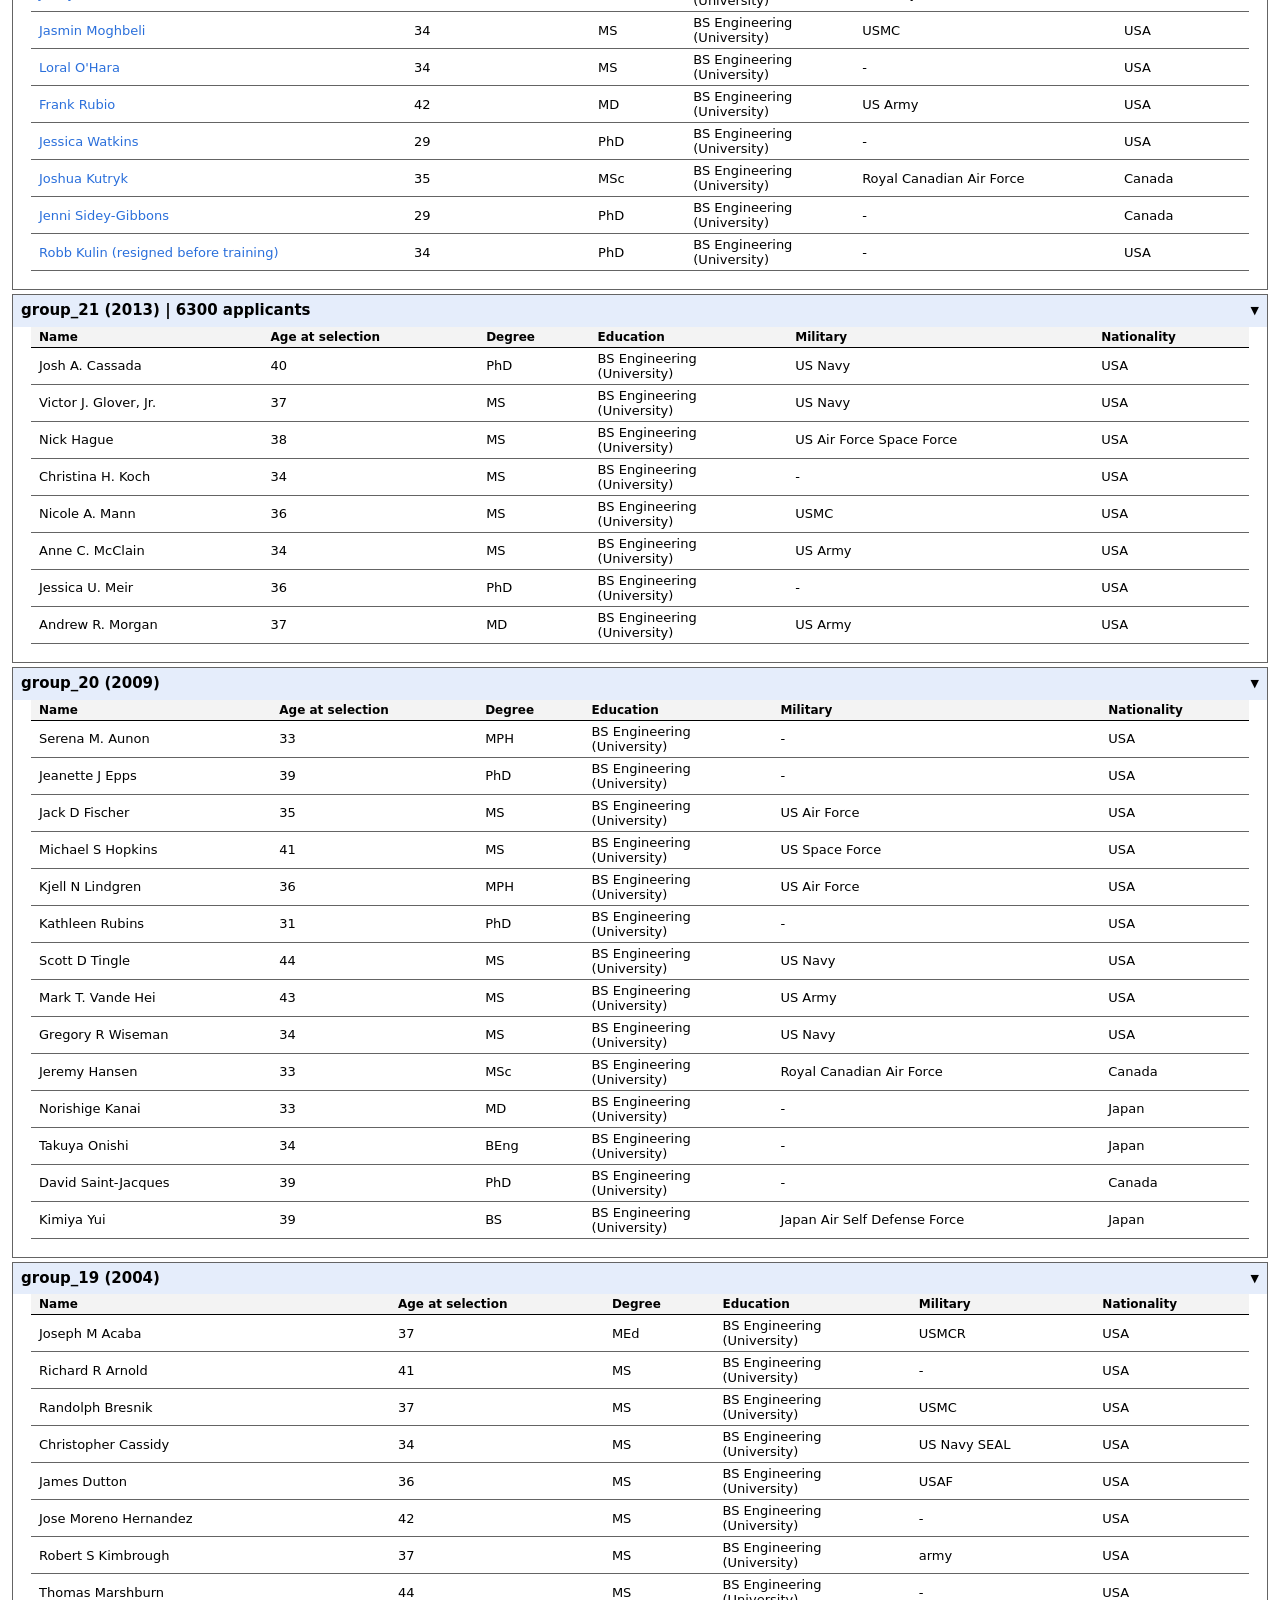
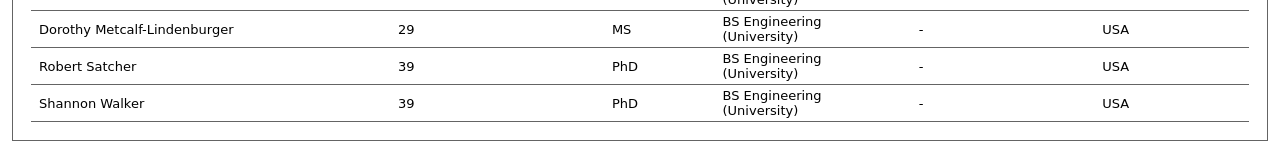
==== commit 71e0ac9f: "fixed financials" ====
--- a/index.html
+++ b/index.html
@@ -1,5 +1,4 @@
-<!DOCTYPE html>
-<html lang="en">
+<html>
 <head>
   <meta charset="UTF-8">
   <meta name="viewport" content="width=device-width, initial-scale=1.0">
@@ -18,20 +17,30 @@
       <a href="https://github.com/mrvivacious/astronaut-anatomy" target="_blank">🪐 source code</a>
     </h1>
   </div>
+  <hr>
 
-  <h1>What does it take to go to space?</h1>
-  <p class="note"><strong>Note:</strong> these are trends among successful applicants, not a template for success. Casual reference, not a career guide.</p>
+  <h3 style="color:red;">NOTE TO ALL ASTRONAUT PROSPECTS:
+    <br>These are "trends" of successful applicants, not necessarily a "template" for future success.
+    <br>Think of this tool as a casual reference rather than a career guide.
+  </h3>
+     Questions/ideas? Open an issue or message us.
+  <hr>
 
-  <section id="key_metrics" aria-label="Dataset summary">
-    <div class="stat-grid">
-      <div class="stat"><span class="num">69</span><span class="label">NASA astronauts</span></div>
-      <div class="stat"><span class="num">36.5</span><span class="label">avg age at selection</span></div>
-      <div class="stat"><span class="num">57%</span><span class="label">military (39)</span></div>
-      <div class="stat"><span class="num">44,600</span><span class="label">known applicants</span></div>
-      <div class="stat"><span class="num">36</span><span class="label">MS, most common degree</span></div>
-      <div class="stat"><span class="num">16</span><span class="label">PhD, second most common</span></div>
-    </div>
-  </section>
+  <h1>
+    What does it take to go to space?
+  </h1>
+
+  <div id="key_metrics">
+    <h1>Dataset</h1>
+    <pre>
+      Total astronauts: 69, NASA
+      Average age: 36.5
+      % Military: 57% (39)
+      Applicants (known): 44,600
+      Most common degree: 36 MS
+      2nd most common: 16 PhD
+    </pre>
+  </div>
 
   <div id="selectivity_stat" class="stat-card"></div>
 
@@ -102,7 +111,6 @@
 
   <script type="module" defer src="data.js"></script>
   <script type="module" defer src="app.js"></script>
-  <script src="shared.js"></script>
   <script defer src="darkMode.js"></script>
 </body>
 </html>
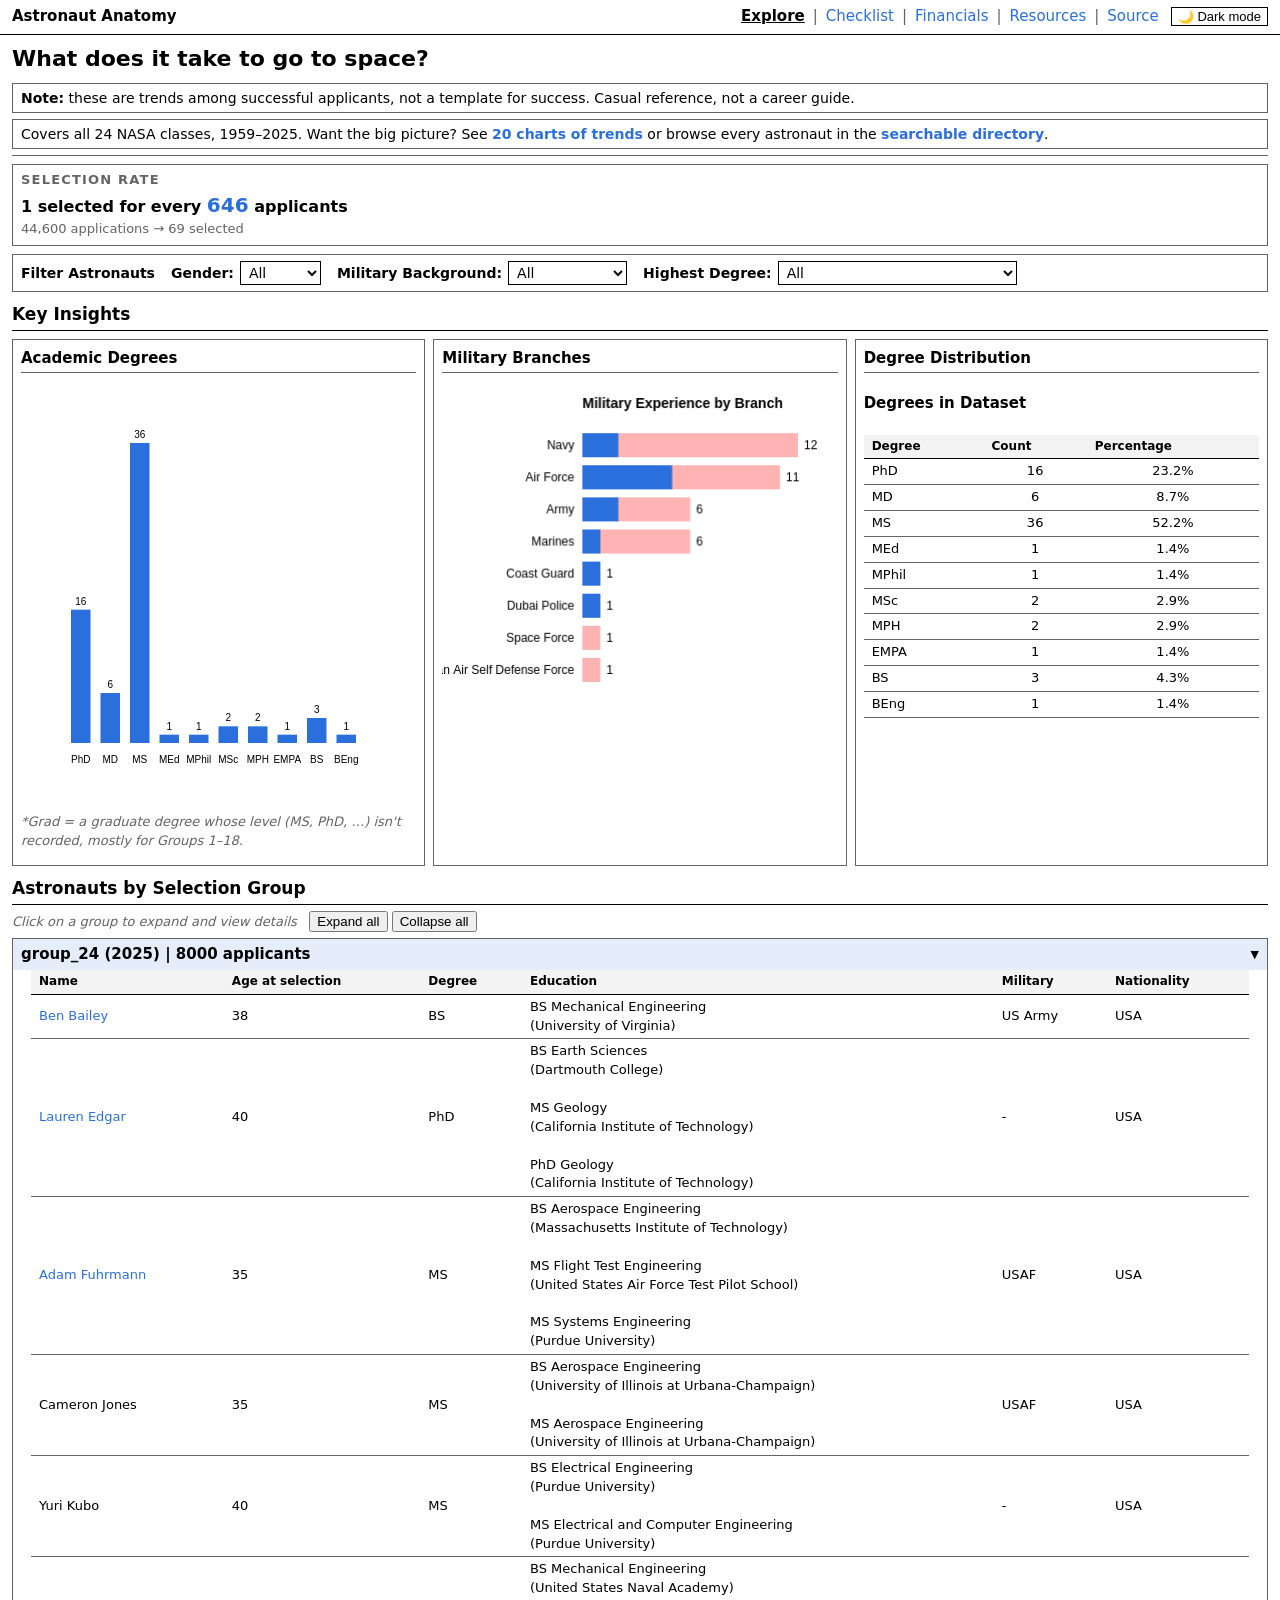
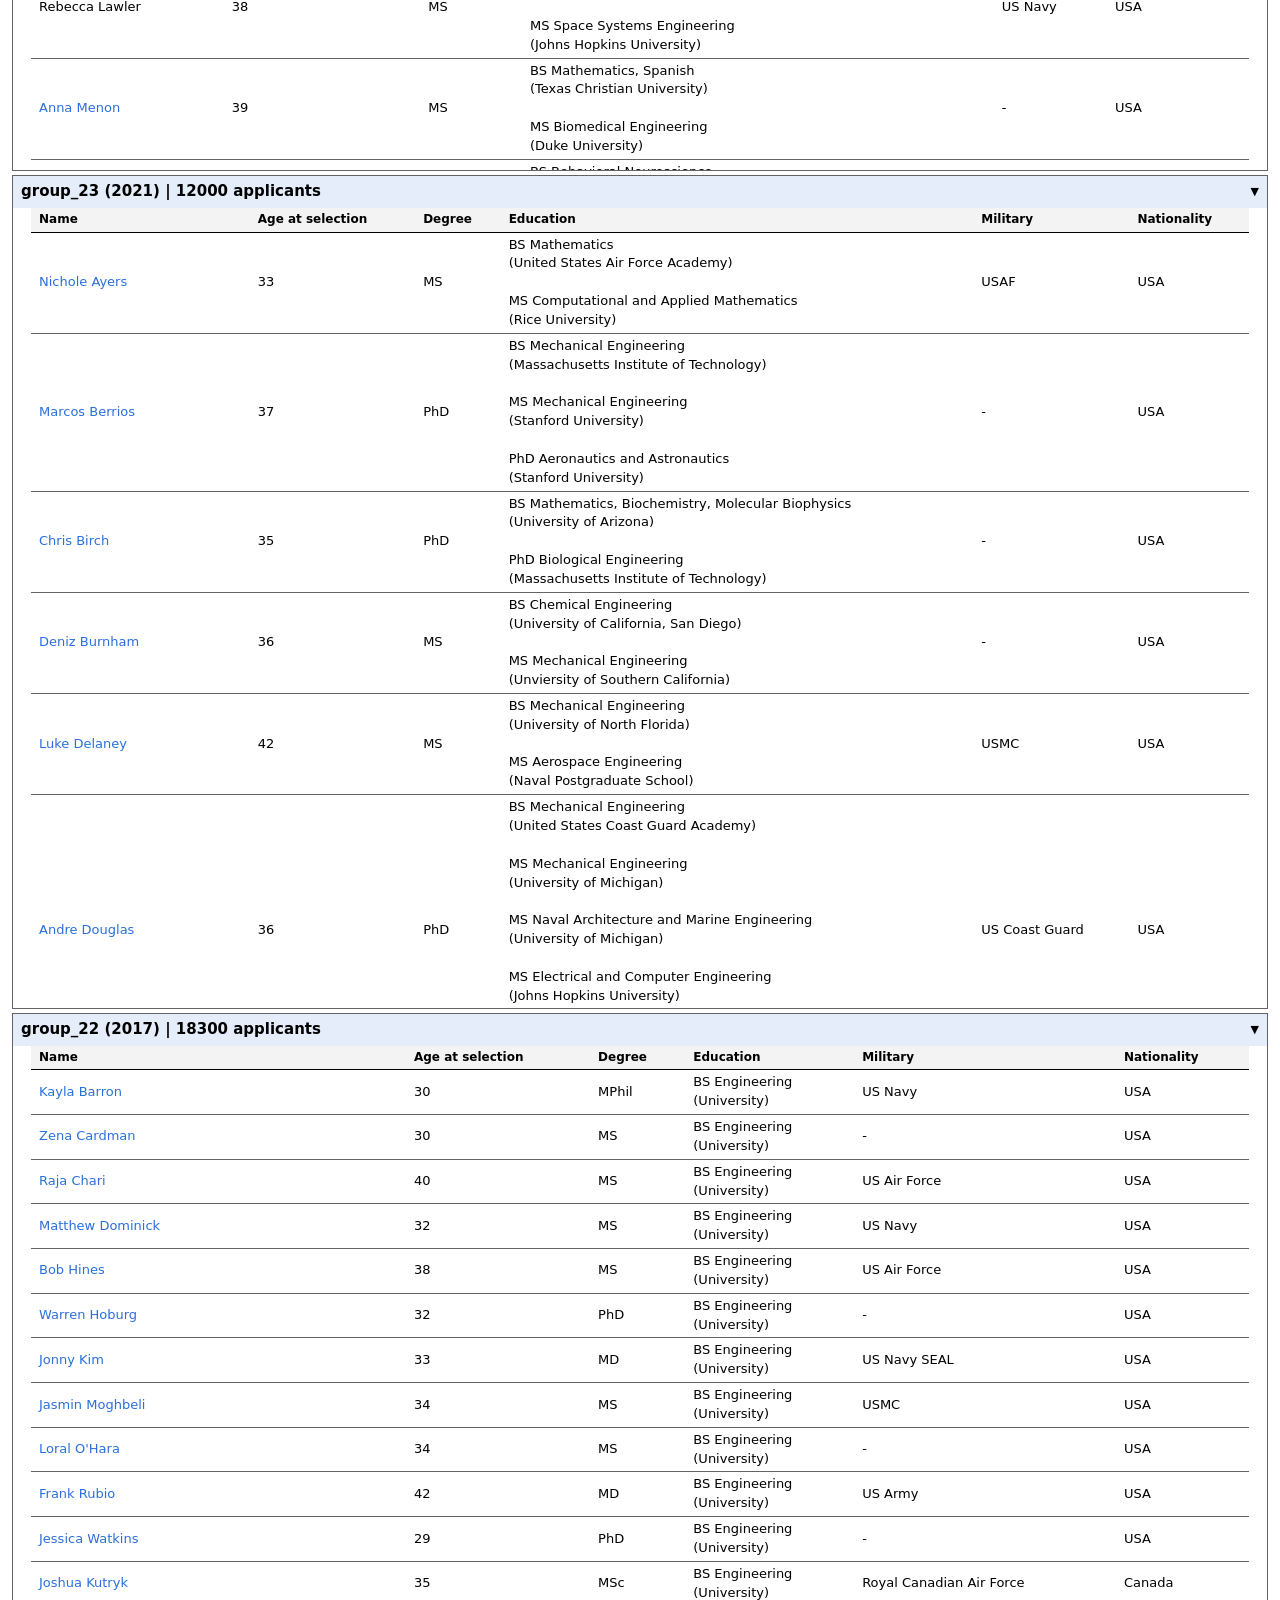
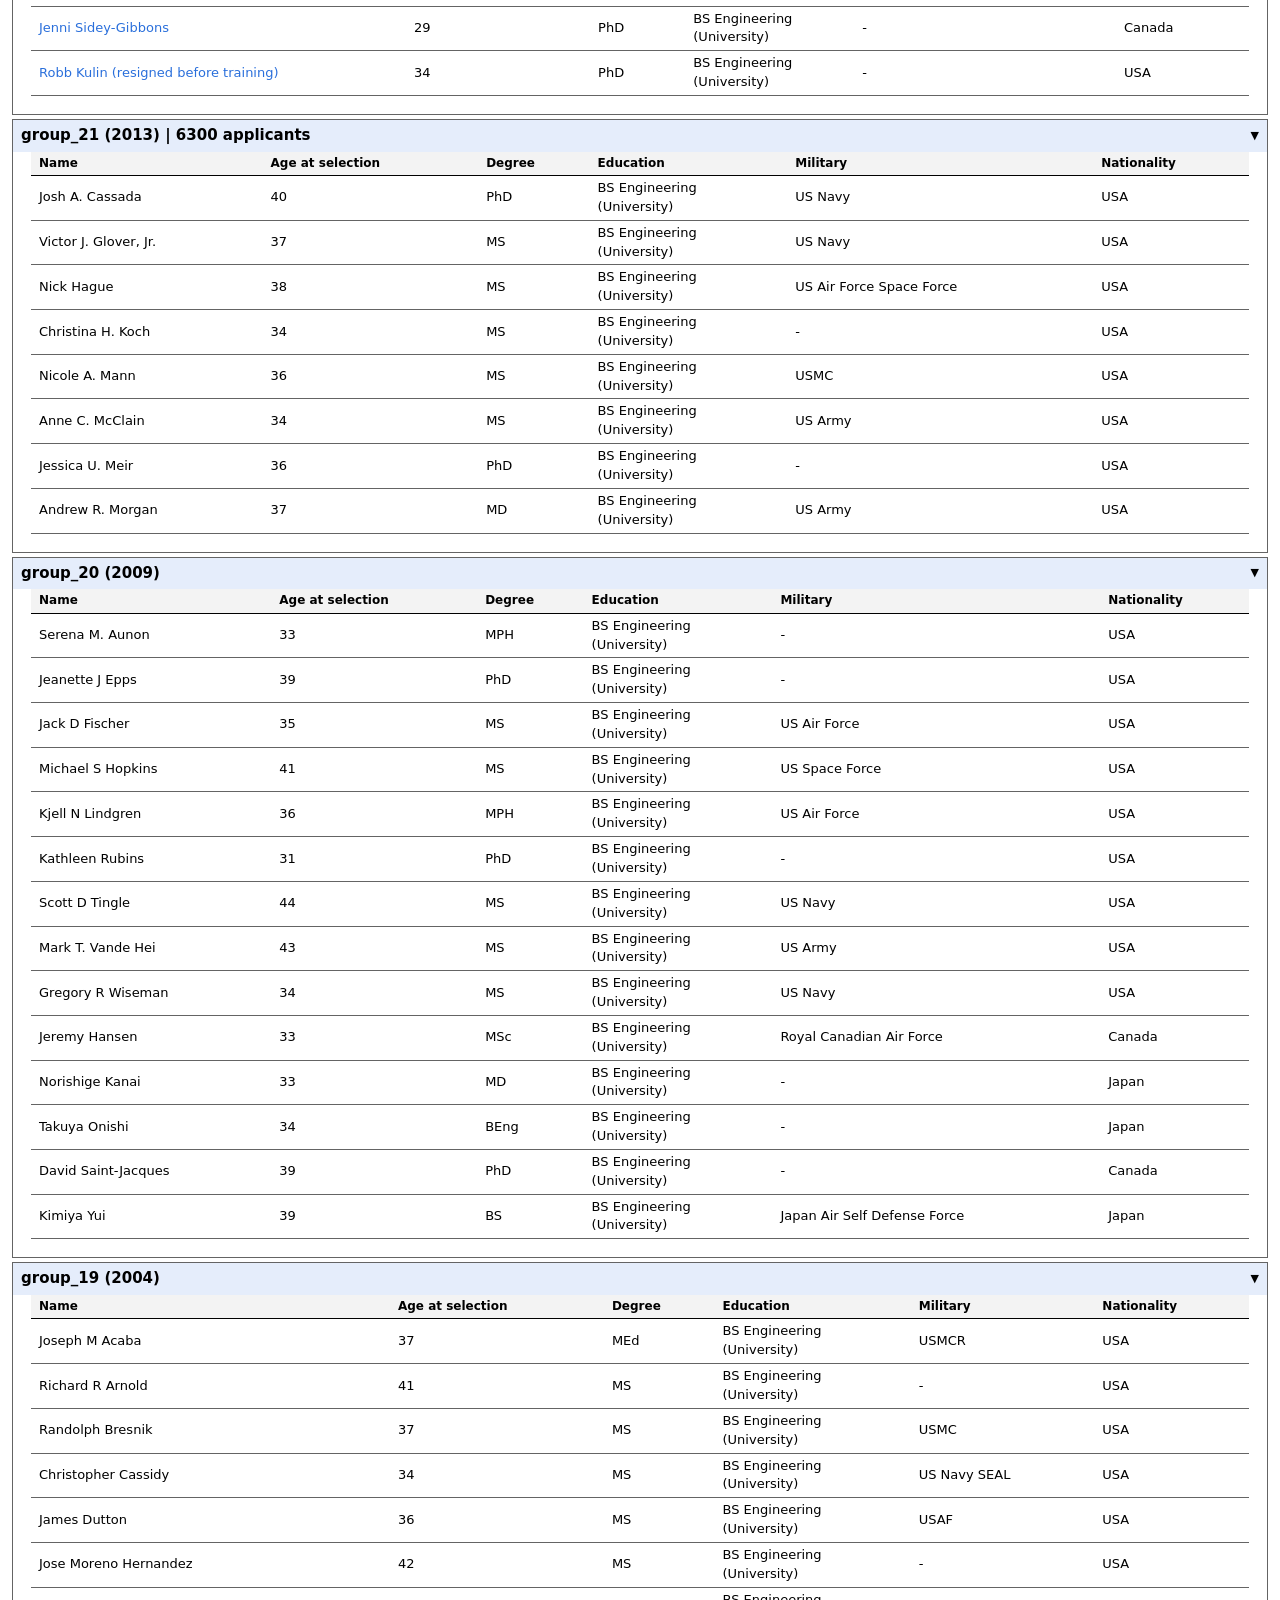
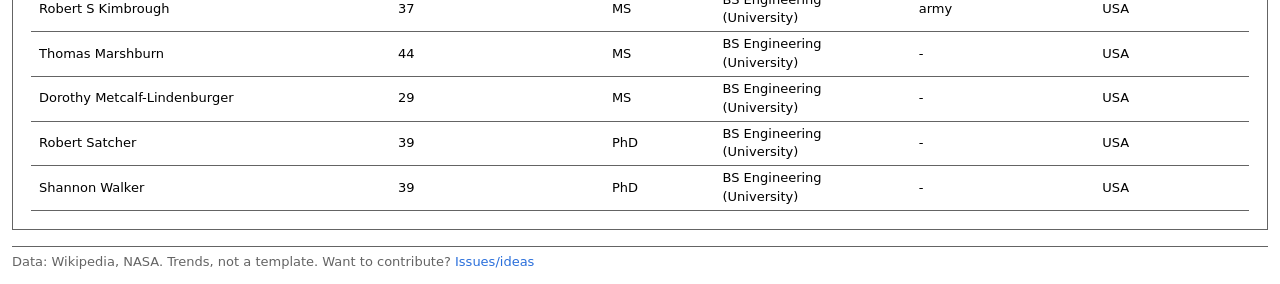
==== commit 7c6d5828: "V3" ====
--- a/index.html
+++ b/index.html
@@ -1,4 +1,5 @@
-<html>
+<!DOCTYPE html>
+<html lang="en">
 <head>
   <meta charset="UTF-8">
   <meta name="viewport" content="width=device-width, initial-scale=1.0">
@@ -13,34 +14,20 @@
       Astronaut Anatomy | 
       <a href="checklist.html">📋 checklist</a> | 
       <a href="financials.html">🏷️ financials</a> |
+      <a href="trends.html">📈 trends</a> |
+      <a href="directory.html">🗂️ directory</a> |
       <a href="resources.html">📚 resources</a> | 
       <a href="https://github.com/mrvivacious/astronaut-anatomy" target="_blank">🪐 source code</a>
     </h1>
   </div>
-  <hr>
 
-  <h3 style="color:red;">NOTE TO ALL ASTRONAUT PROSPECTS:
-    <br>These are "trends" of successful applicants, not necessarily a "template" for future success.
-    <br>Think of this tool as a casual reference rather than a career guide.
-  </h3>
-     Questions/ideas? Open an issue or message us.
-  <hr>
+  <h1>What does it take to go to space?</h1>
+  <p class="note"><strong>Note:</strong> these are trends among successful applicants, not a template for success. Casual reference, not a career guide.</p>
+  <p class="note">Covers all 24 NASA classes, 1959&ndash;2025. Want the big picture? See <a href="trends.html"><strong>20 charts of trends</strong></a> or browse every astronaut in the <a href="directory.html"><strong>searchable directory</strong></a>.</p>
 
-  <h1>
-    What does it take to go to space?
-  </h1>
-
-  <div id="key_metrics">
-    <h1>Dataset</h1>
-    <pre>
-      Total astronauts: 69, NASA
-      Average age: 36.5
-      % Military: 57% (39)
-      Applicants (known): 44,600
-      Most common degree: 36 MS
-      2nd most common: 16 PhD
-    </pre>
-  </div>
+  <section id="key_metrics" aria-label="Dataset summary">
+    <div class="stat-grid" id="stat_grid"></div>
+  </section>
 
   <div id="selectivity_stat" class="stat-card"></div>
 
@@ -71,12 +58,15 @@
           <option value="all">All</option>
           <option value="PhD">PhD</option>
           <option value="MD">MD</option>
+          <option value="DVM">DVM</option>
+          <option value="JD">JD</option>
           <option value="MS">MS</option>
           <option value="MEd">MEd</option>
           <option value="MPhil">MPhil</option>
           <option value="MSc">MSc</option>
           <option value="MPH">MPH</option>
           <option value="EMPA">EMPA</option>
+          <option value="Graduate">Graduate (level not recorded)</option>
           <option value="BS">BS</option>
           <option value="BEng">BEng</option>
         </select>
@@ -90,6 +80,7 @@
     <div id="degreeChartSection" class="chart-section">
       <h3>Academic Degrees</h3>
       <canvas id="degreeChart"></canvas>
+      <p class="instructions">*Grad = a graduate degree whose level (MS, PhD, …) isn't recorded, mostly for Groups 1&ndash;18.</p>
     </div>
 
     <div id="militaryBranchSection" class="chart-section">
@@ -105,12 +96,13 @@
 
   <div id="astronautsSection" class="section">
     <h2>Astronauts by Selection Group</h2>
-    <p class="instructions">Click on a group to expand and view details</p>
+    <p class="instructions">Click on a group to expand and view details &nbsp; <button id="expand_all" type="button">Expand all</button> <button id="collapse_all" type="button">Collapse all</button></p>
     <div id="groups_info"></div>
   </div>
 
   <script type="module" defer src="data.js"></script>
   <script type="module" defer src="app.js"></script>
+  <script src="shared.js"></script>
   <script defer src="darkMode.js"></script>
 </body>
 </html>
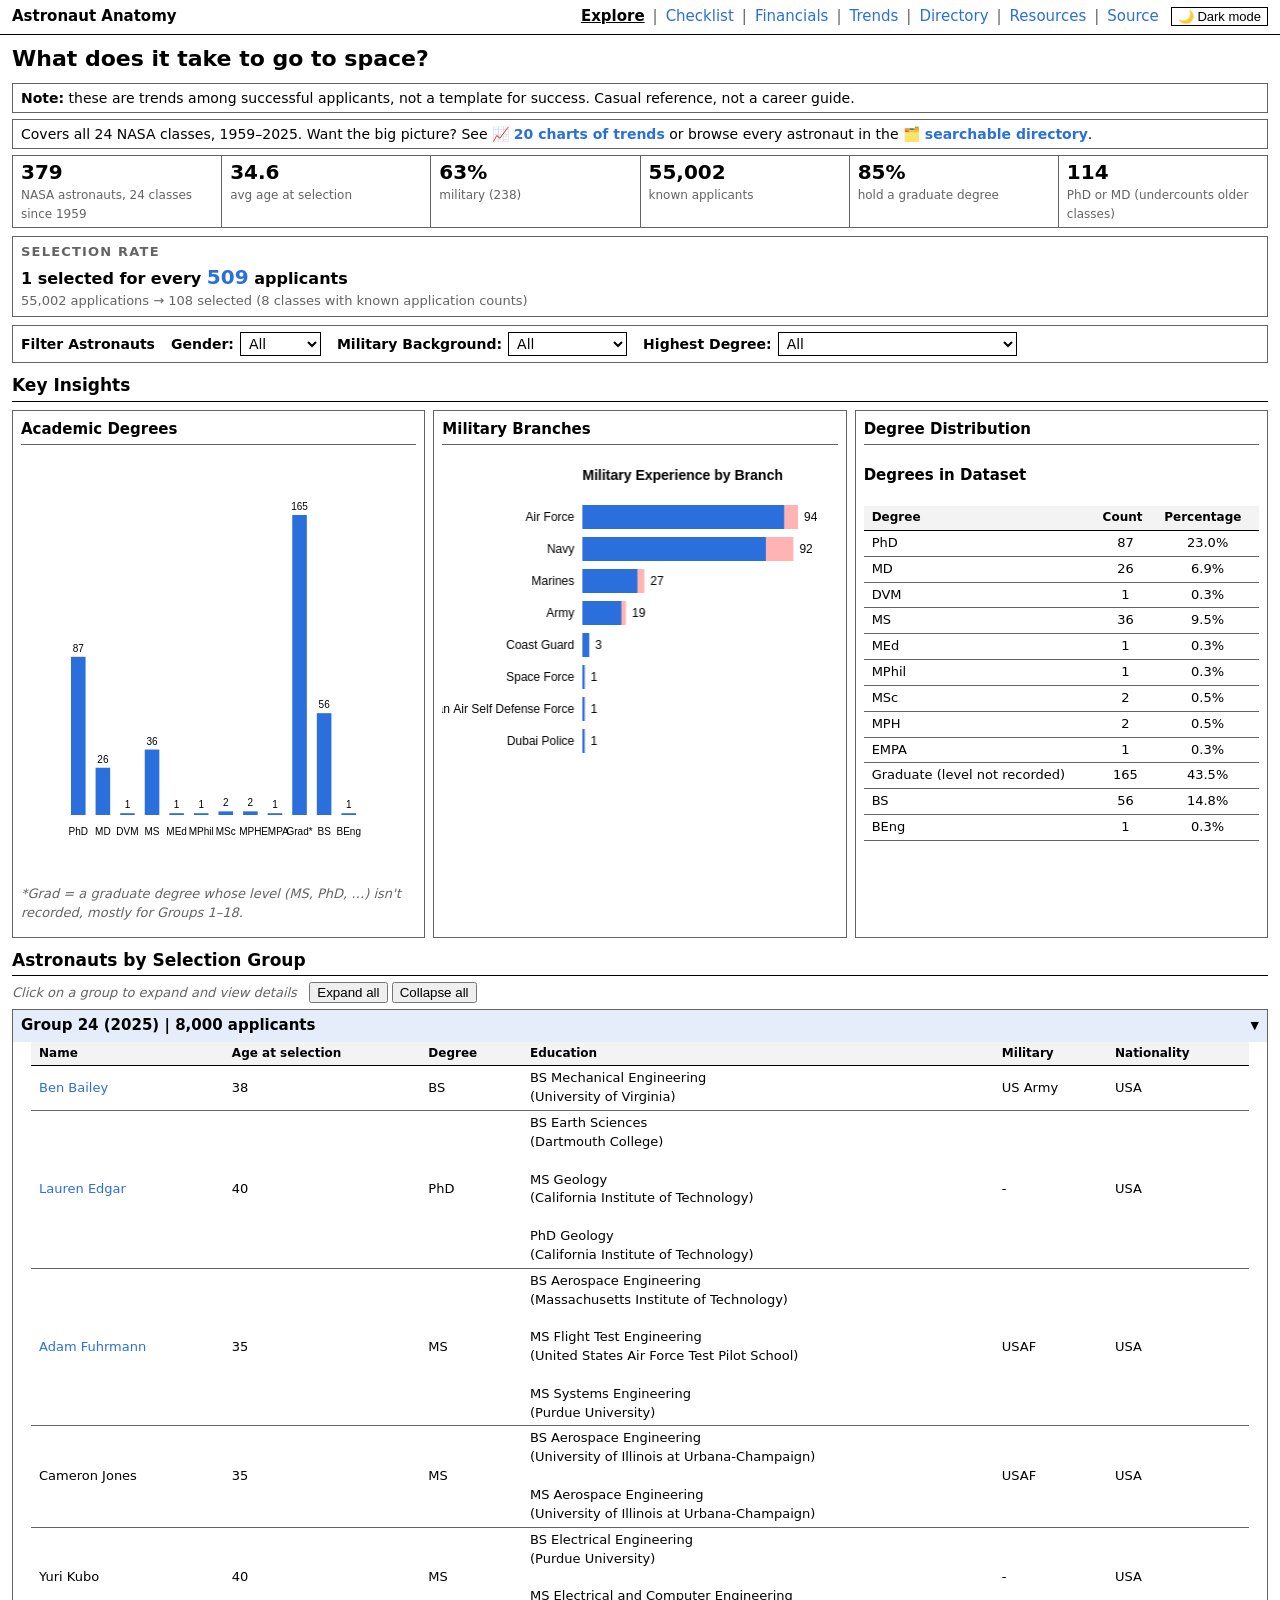
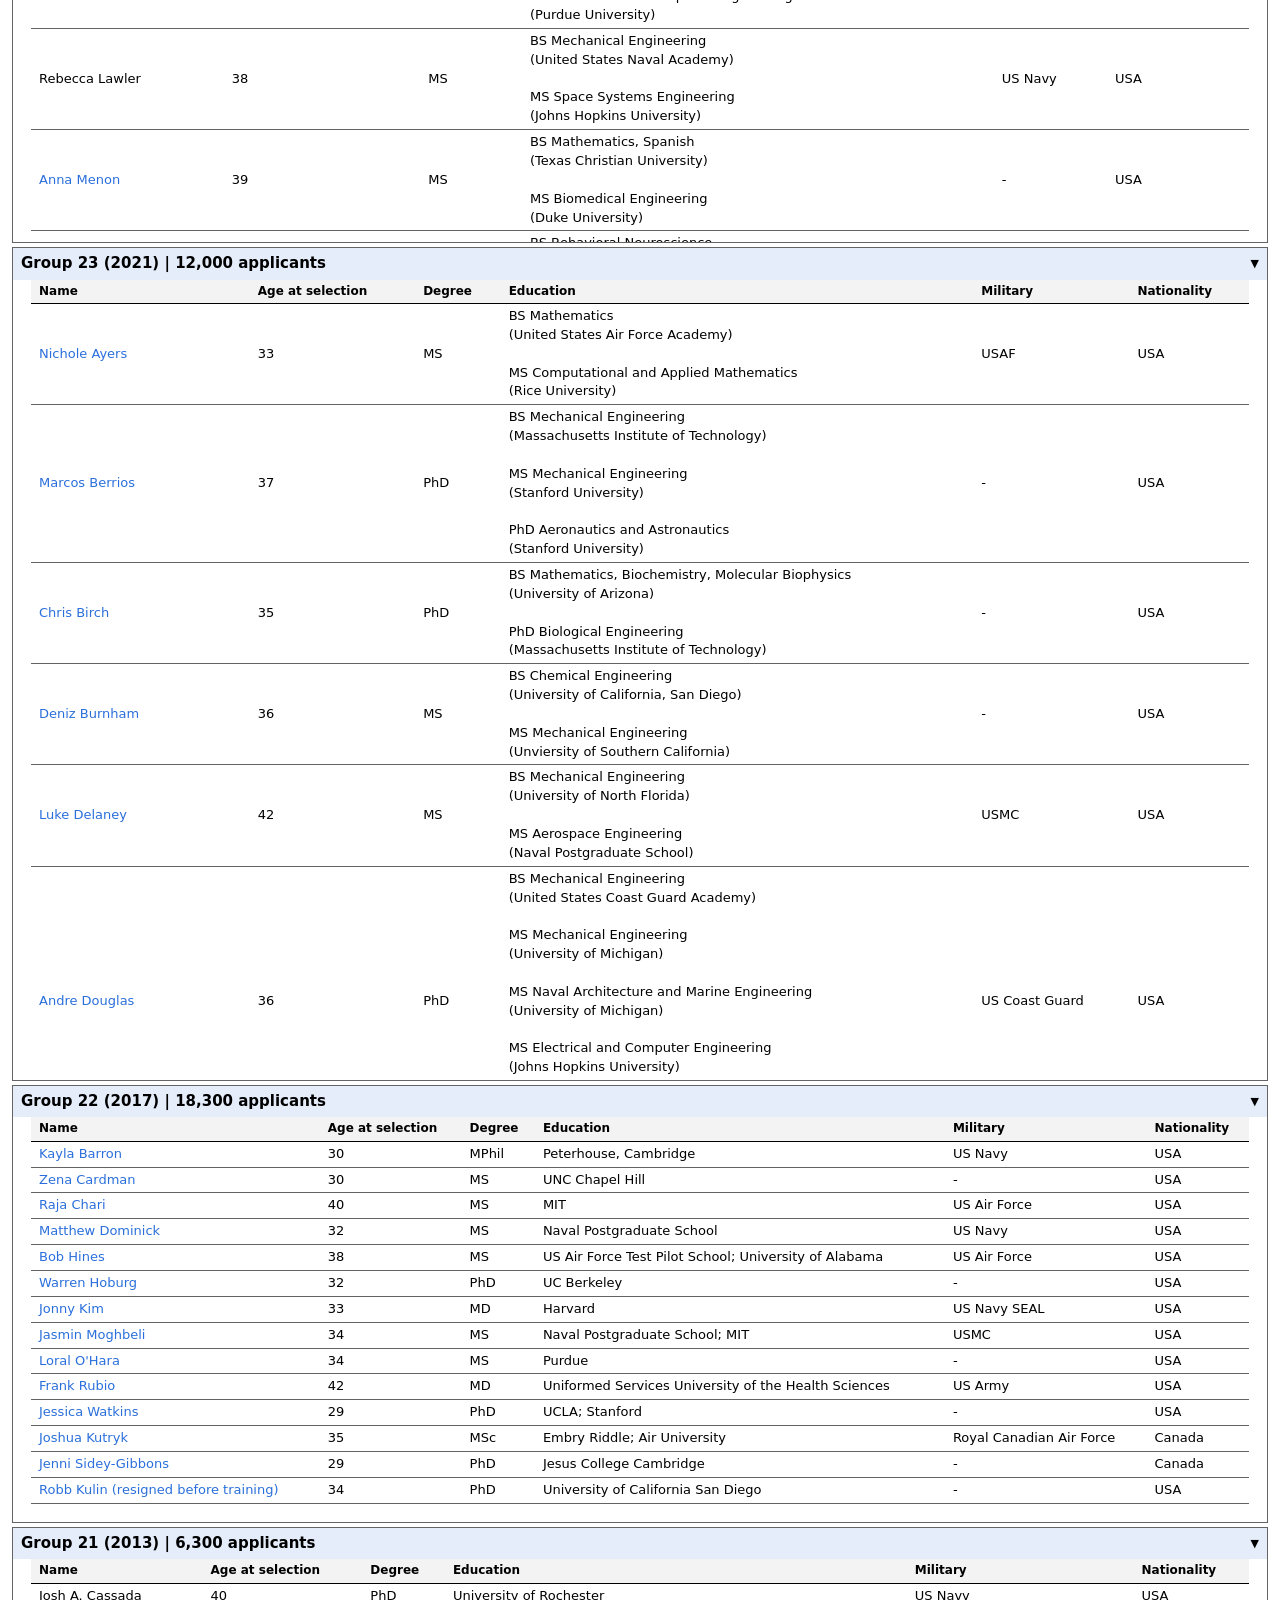
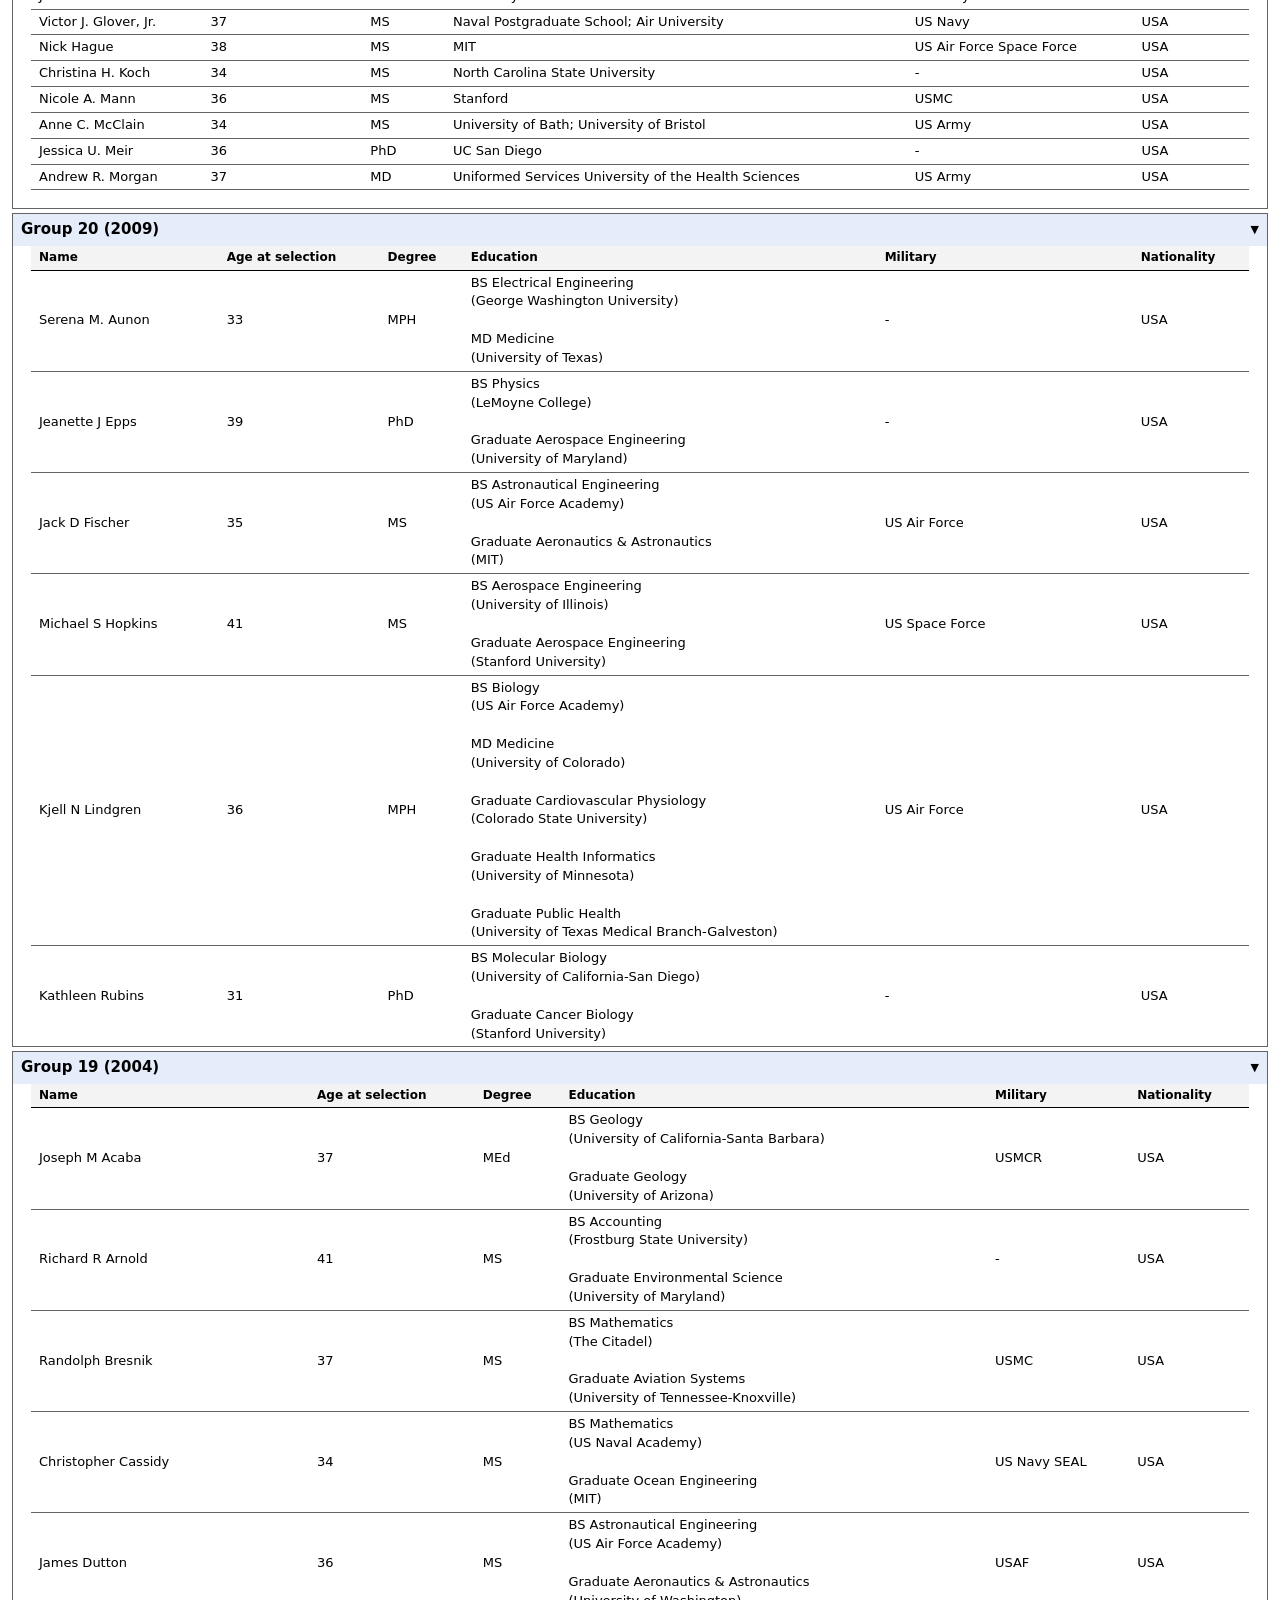
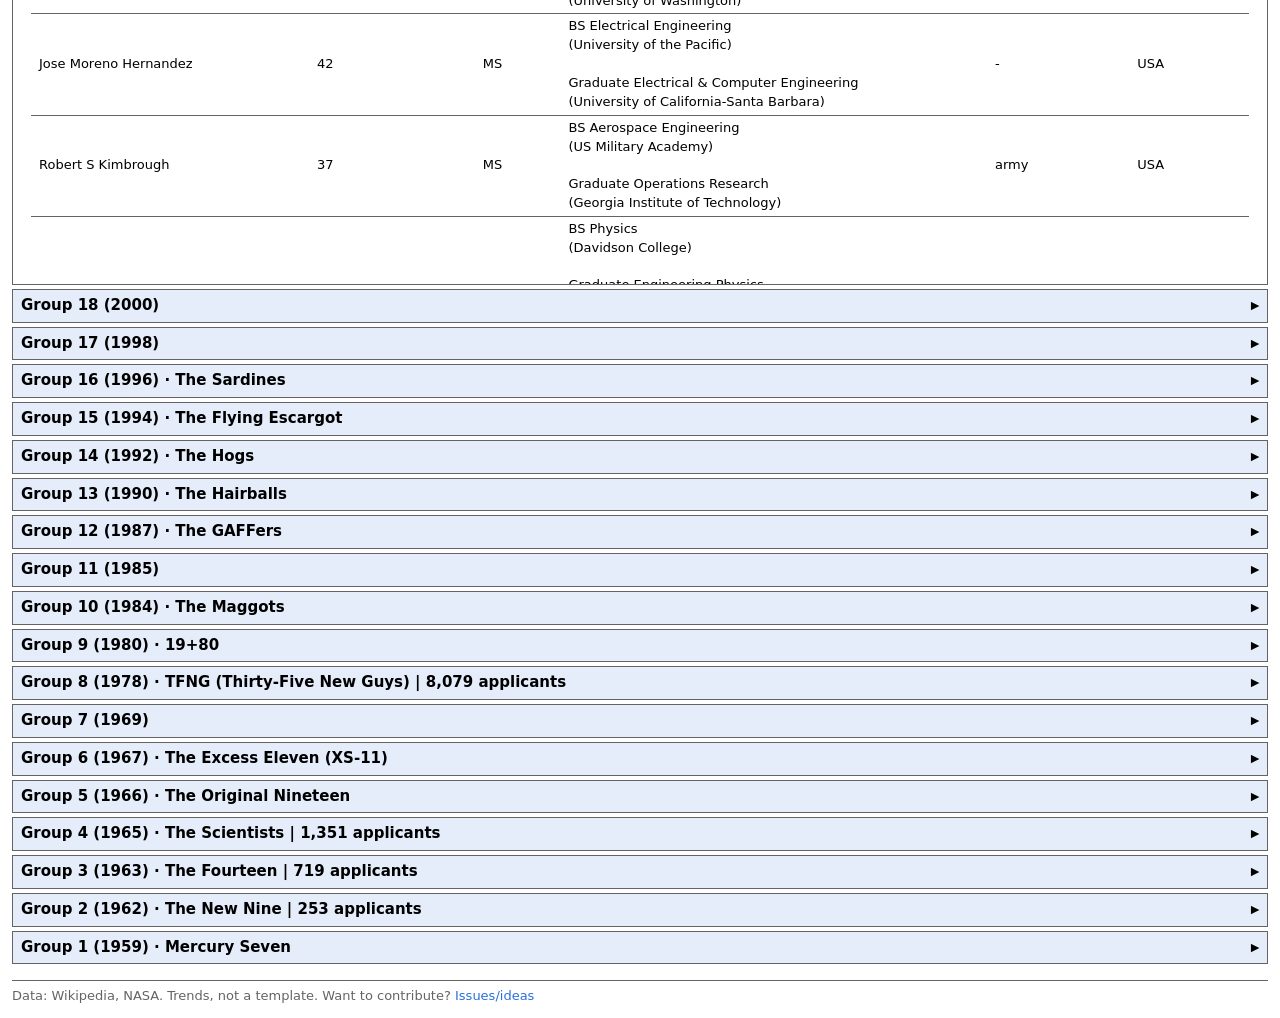
==== commit b64b0023: "V3" ====
--- a/index.html
+++ b/index.html
@@ -23,7 +23,7 @@
 
   <h1>What does it take to go to space?</h1>
   <p class="note"><strong>Note:</strong> these are trends among successful applicants, not a template for success. Casual reference, not a career guide.</p>
-  <p class="note">Covers all 24 NASA classes, 1959&ndash;2025. Want the big picture? See <a href="trends.html"><strong>20 charts of trends</strong></a> or browse every astronaut in the <a href="directory.html"><strong>searchable directory</strong></a>.</p>
+  <p class="note">Covers all 24 NASA classes, 1959&ndash;2025. Want the big picture? See <a href="trends.html"><strong>📈 20 charts of trends</strong></a> or browse every astronaut in the <a href="directory.html"><strong>🗂️ searchable directory</strong></a>.</p>
 
   <section id="key_metrics" aria-label="Dataset summary">
     <div class="stat-grid" id="stat_grid"></div>
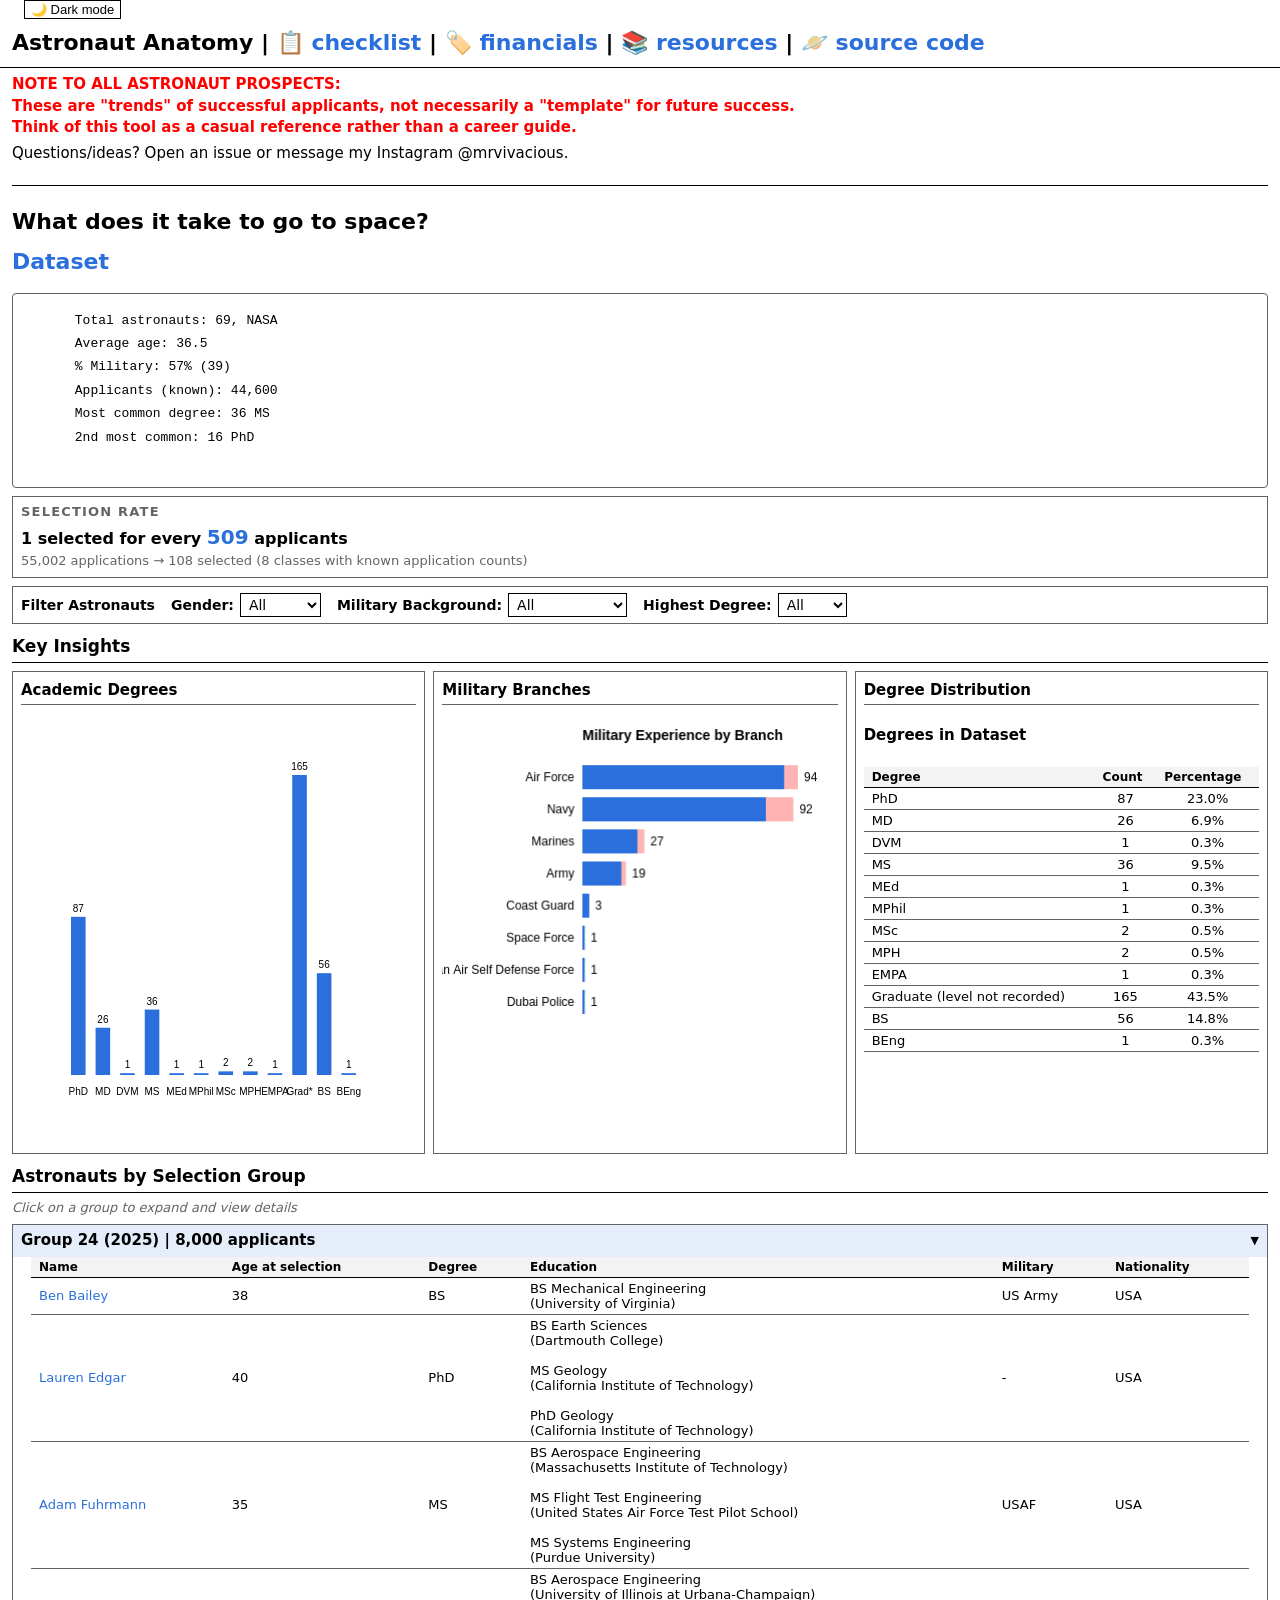
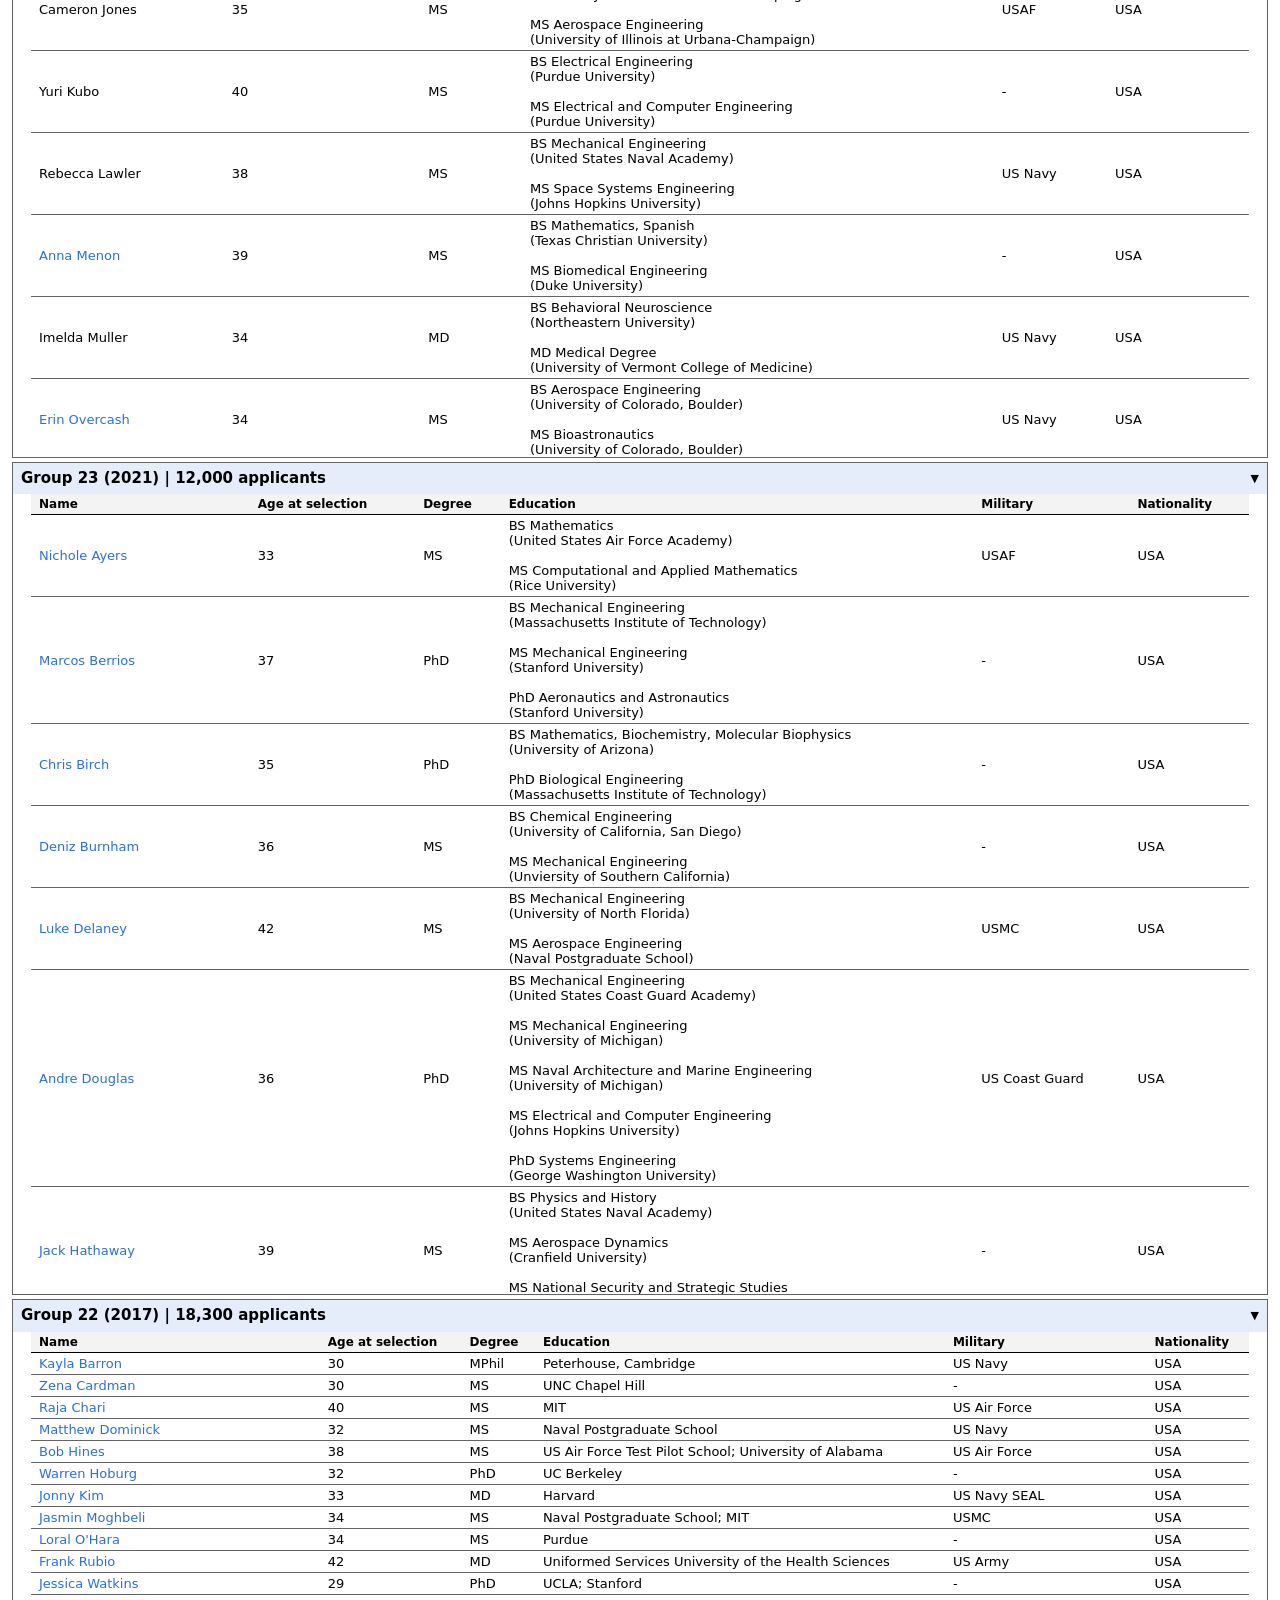
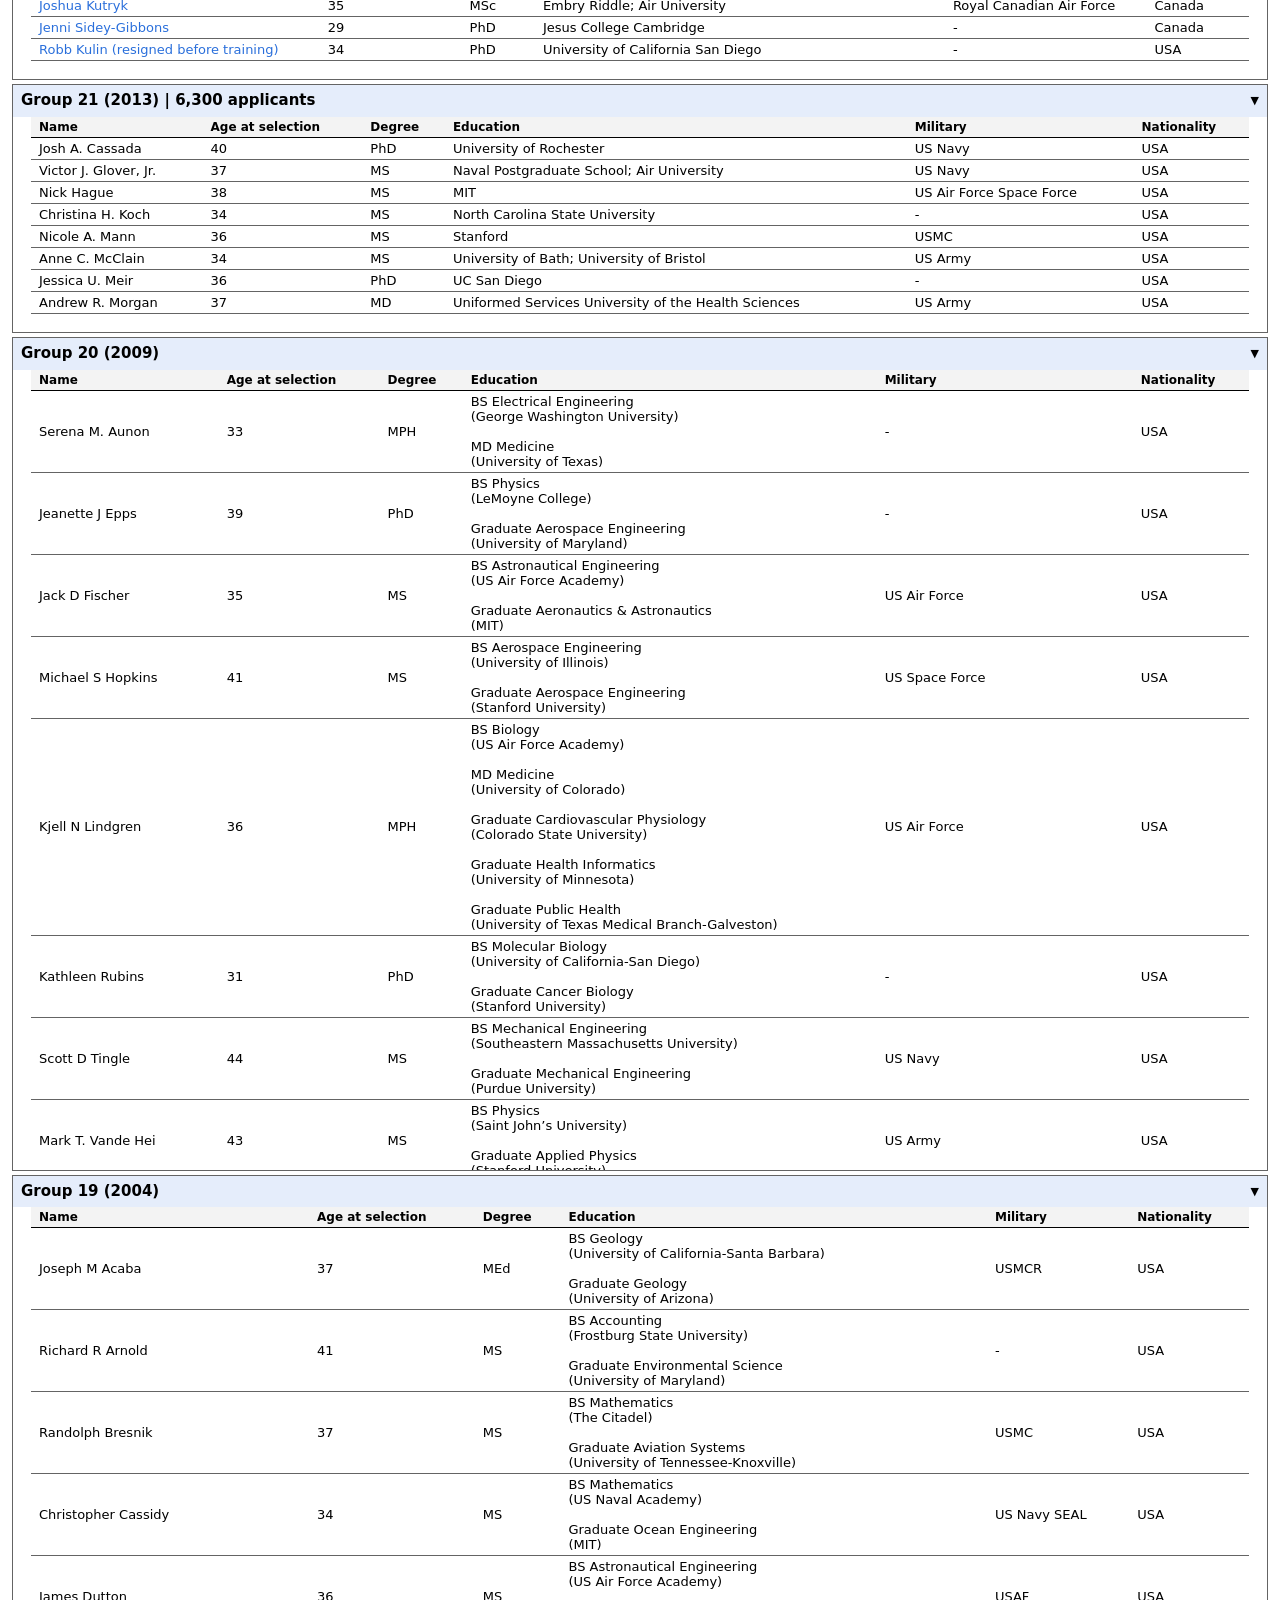
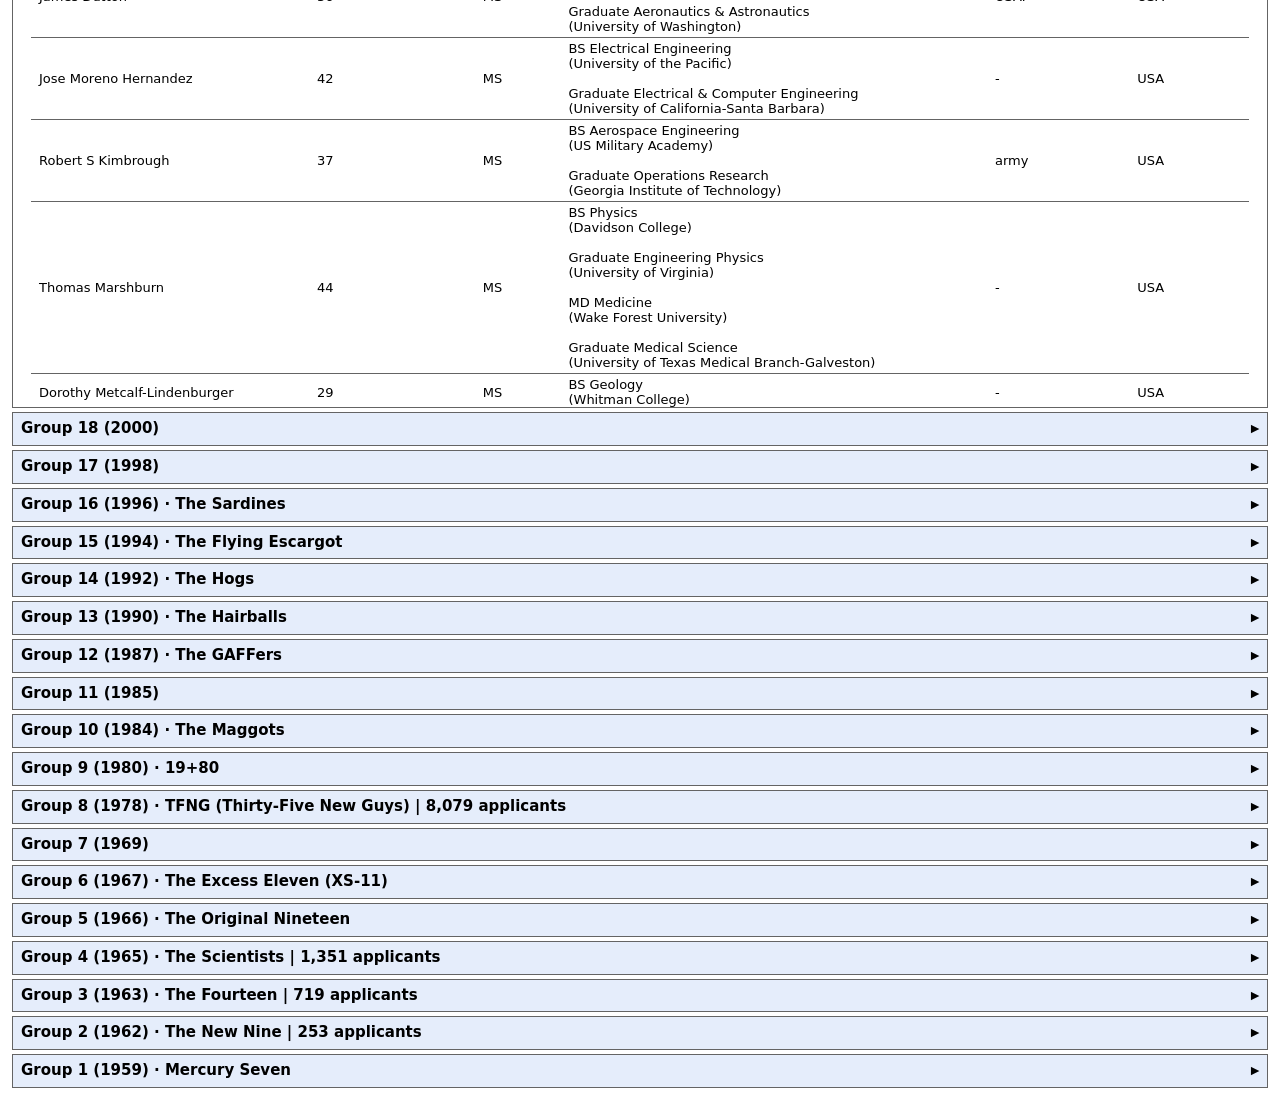
==== commit ddc26643: "added resources page" ====
--- a/index.html
+++ b/index.html
@@ -1,5 +1,4 @@
-<!DOCTYPE html>
-<html lang="en">
+<html>
 <head>
   <meta charset="UTF-8">
   <meta name="viewport" content="width=device-width, initial-scale=1.0">
@@ -14,20 +13,34 @@
       Astronaut Anatomy | 
       <a href="checklist.html">📋 checklist</a> | 
       <a href="financials.html">🏷️ financials</a> |
-      <a href="trends.html">📈 trends</a> |
-      <a href="directory.html">🗂️ directory</a> |
       <a href="resources.html">📚 resources</a> | 
       <a href="https://github.com/mrvivacious/astronaut-anatomy" target="_blank">🪐 source code</a>
     </h1>
   </div>
+  <hr>
 
-  <h1>What does it take to go to space?</h1>
-  <p class="note"><strong>Note:</strong> these are trends among successful applicants, not a template for success. Casual reference, not a career guide.</p>
-  <p class="note">Covers all 24 NASA classes, 1959&ndash;2025. Want the big picture? See <a href="trends.html"><strong>📈 20 charts of trends</strong></a> or browse every astronaut in the <a href="directory.html"><strong>🗂️ searchable directory</strong></a>.</p>
+  <h3 style="color:red;">NOTE TO ALL ASTRONAUT PROSPECTS:
+    <br>These are "trends" of successful applicants, not necessarily a "template" for future success.
+    <br>Think of this tool as a casual reference rather than a career guide.
+  </h3>
+     Questions/ideas? Open an issue or message my Instagram @mrvivacious.
+  <hr>
 
-  <section id="key_metrics" aria-label="Dataset summary">
-    <div class="stat-grid" id="stat_grid"></div>
-  </section>
+  <h1>
+    What does it take to go to space?
+  </h1>
+
+  <div id="key_metrics">
+    <h1>Dataset</h1>
+    <pre>
+      Total astronauts: 69, NASA
+      Average age: 36.5
+      % Military: 57% (39)
+      Applicants (known): 44,600
+      Most common degree: 36 MS
+      2nd most common: 16 PhD
+    </pre>
+  </div>
 
   <div id="selectivity_stat" class="stat-card"></div>
 
@@ -58,15 +71,12 @@
           <option value="all">All</option>
           <option value="PhD">PhD</option>
           <option value="MD">MD</option>
-          <option value="DVM">DVM</option>
-          <option value="JD">JD</option>
           <option value="MS">MS</option>
           <option value="MEd">MEd</option>
           <option value="MPhil">MPhil</option>
           <option value="MSc">MSc</option>
           <option value="MPH">MPH</option>
           <option value="EMPA">EMPA</option>
-          <option value="Graduate">Graduate (level not recorded)</option>
           <option value="BS">BS</option>
           <option value="BEng">BEng</option>
         </select>
@@ -80,7 +90,6 @@
     <div id="degreeChartSection" class="chart-section">
       <h3>Academic Degrees</h3>
       <canvas id="degreeChart"></canvas>
-      <p class="instructions">*Grad = a graduate degree whose level (MS, PhD, …) isn't recorded, mostly for Groups 1&ndash;18.</p>
     </div>
 
     <div id="militaryBranchSection" class="chart-section">
@@ -96,13 +105,12 @@
 
   <div id="astronautsSection" class="section">
     <h2>Astronauts by Selection Group</h2>
-    <p class="instructions">Click on a group to expand and view details &nbsp; <button id="expand_all" type="button">Expand all</button> <button id="collapse_all" type="button">Collapse all</button></p>
+    <p class="instructions">Click on a group to expand and view details</p>
     <div id="groups_info"></div>
   </div>
 
   <script type="module" defer src="data.js"></script>
   <script type="module" defer src="app.js"></script>
-  <script src="shared.js"></script>
   <script defer src="darkMode.js"></script>
 </body>
 </html>
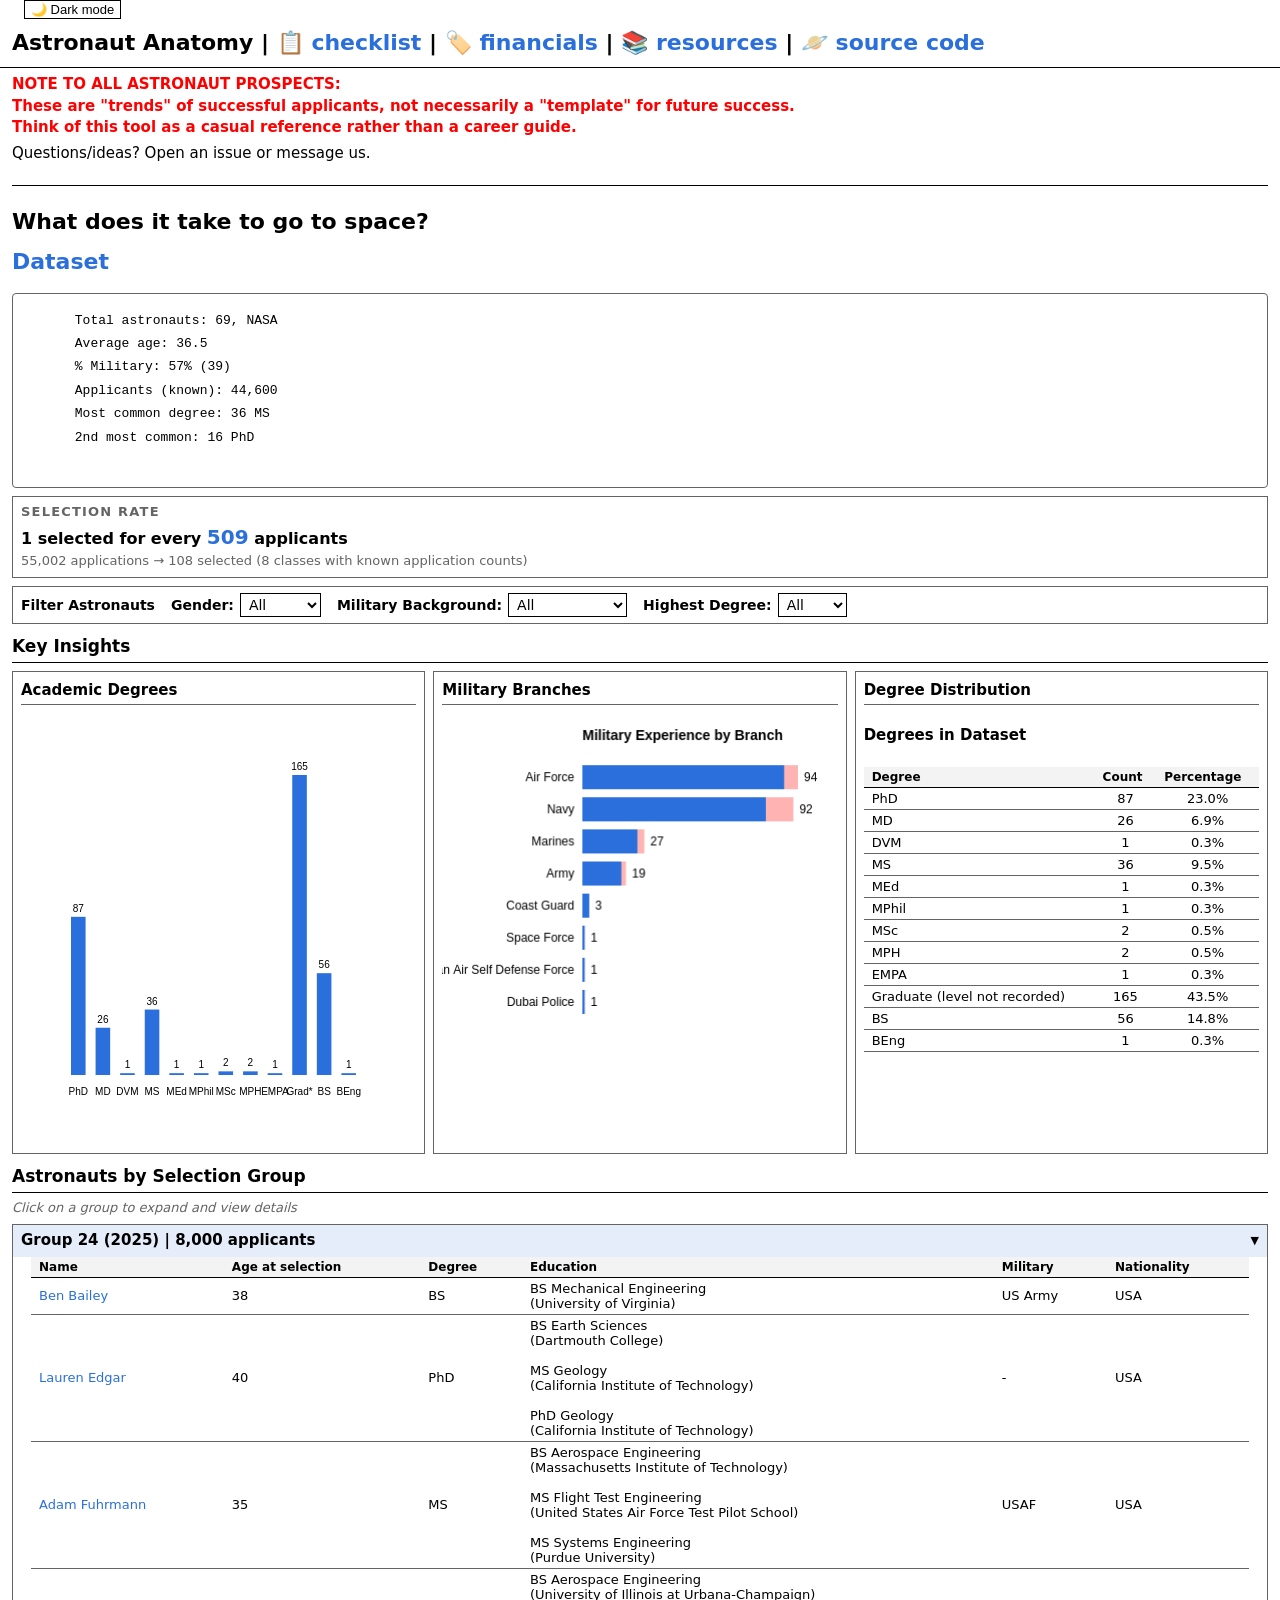
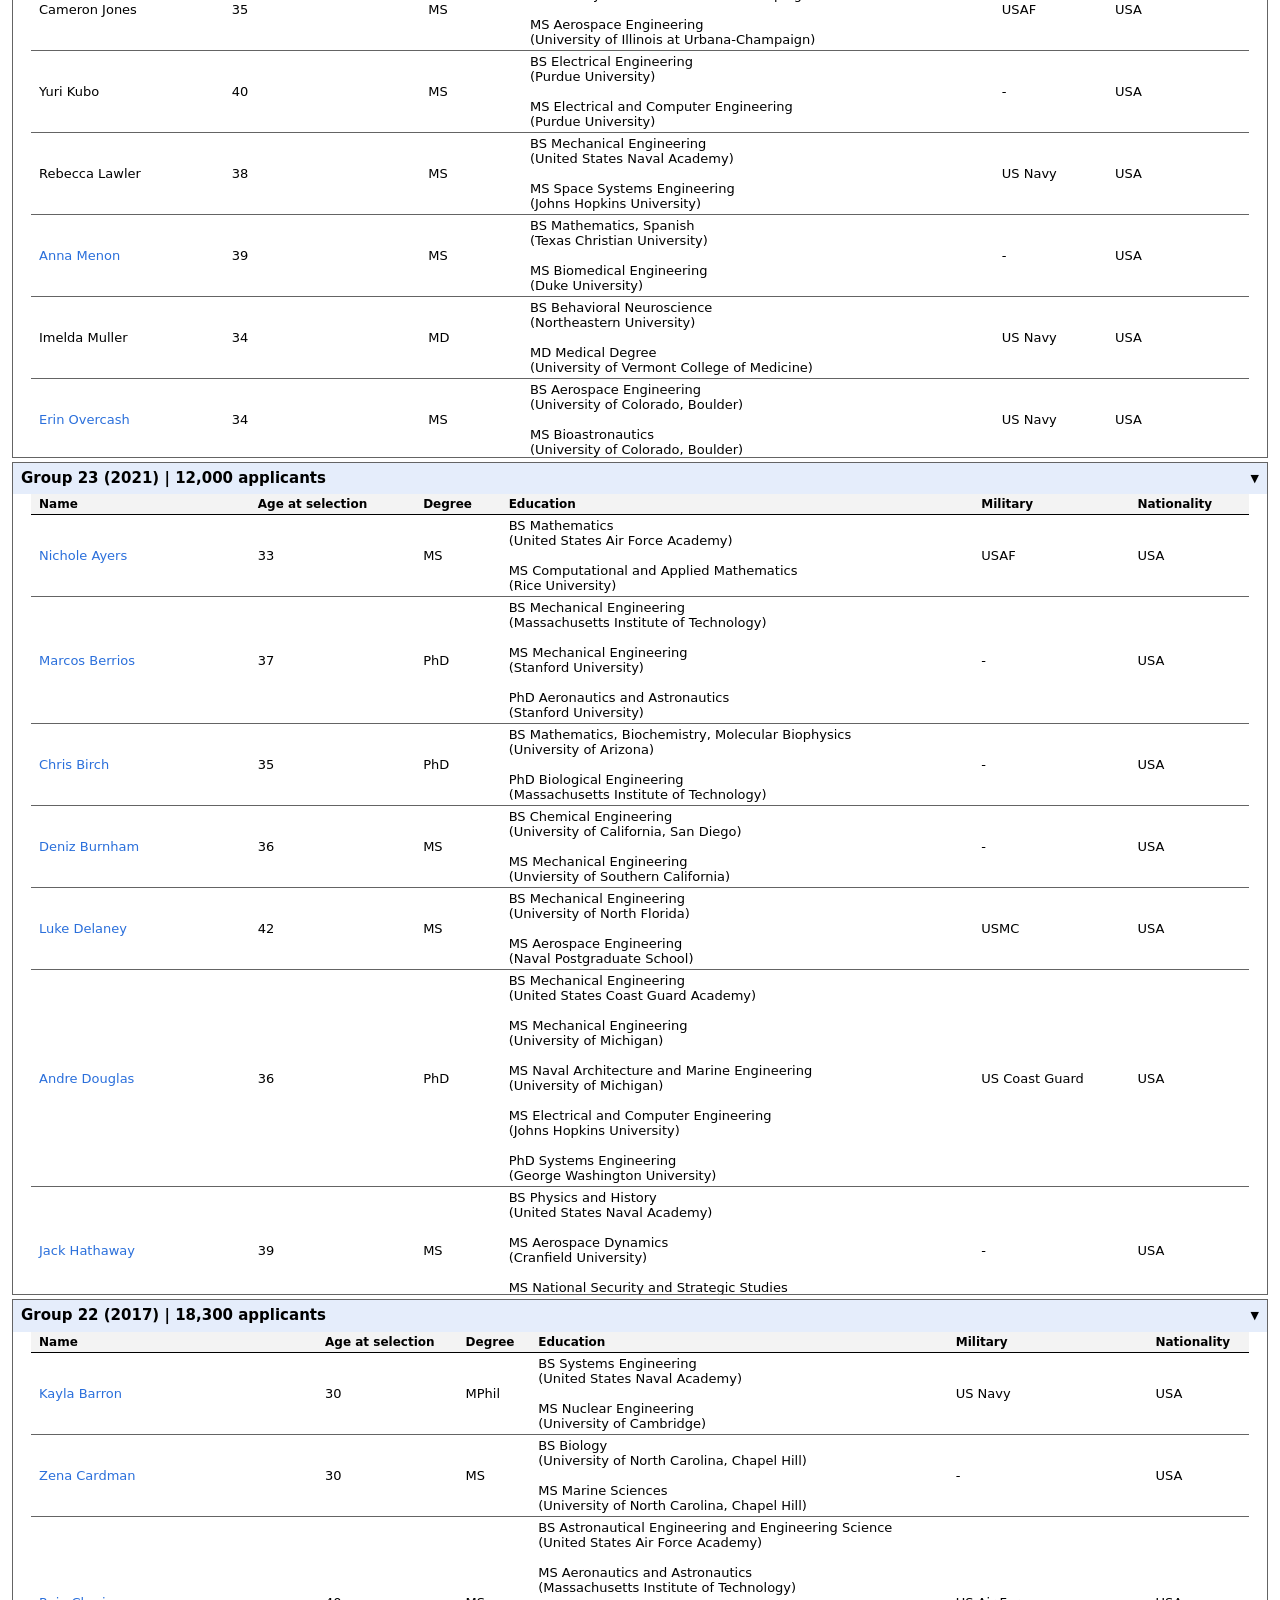
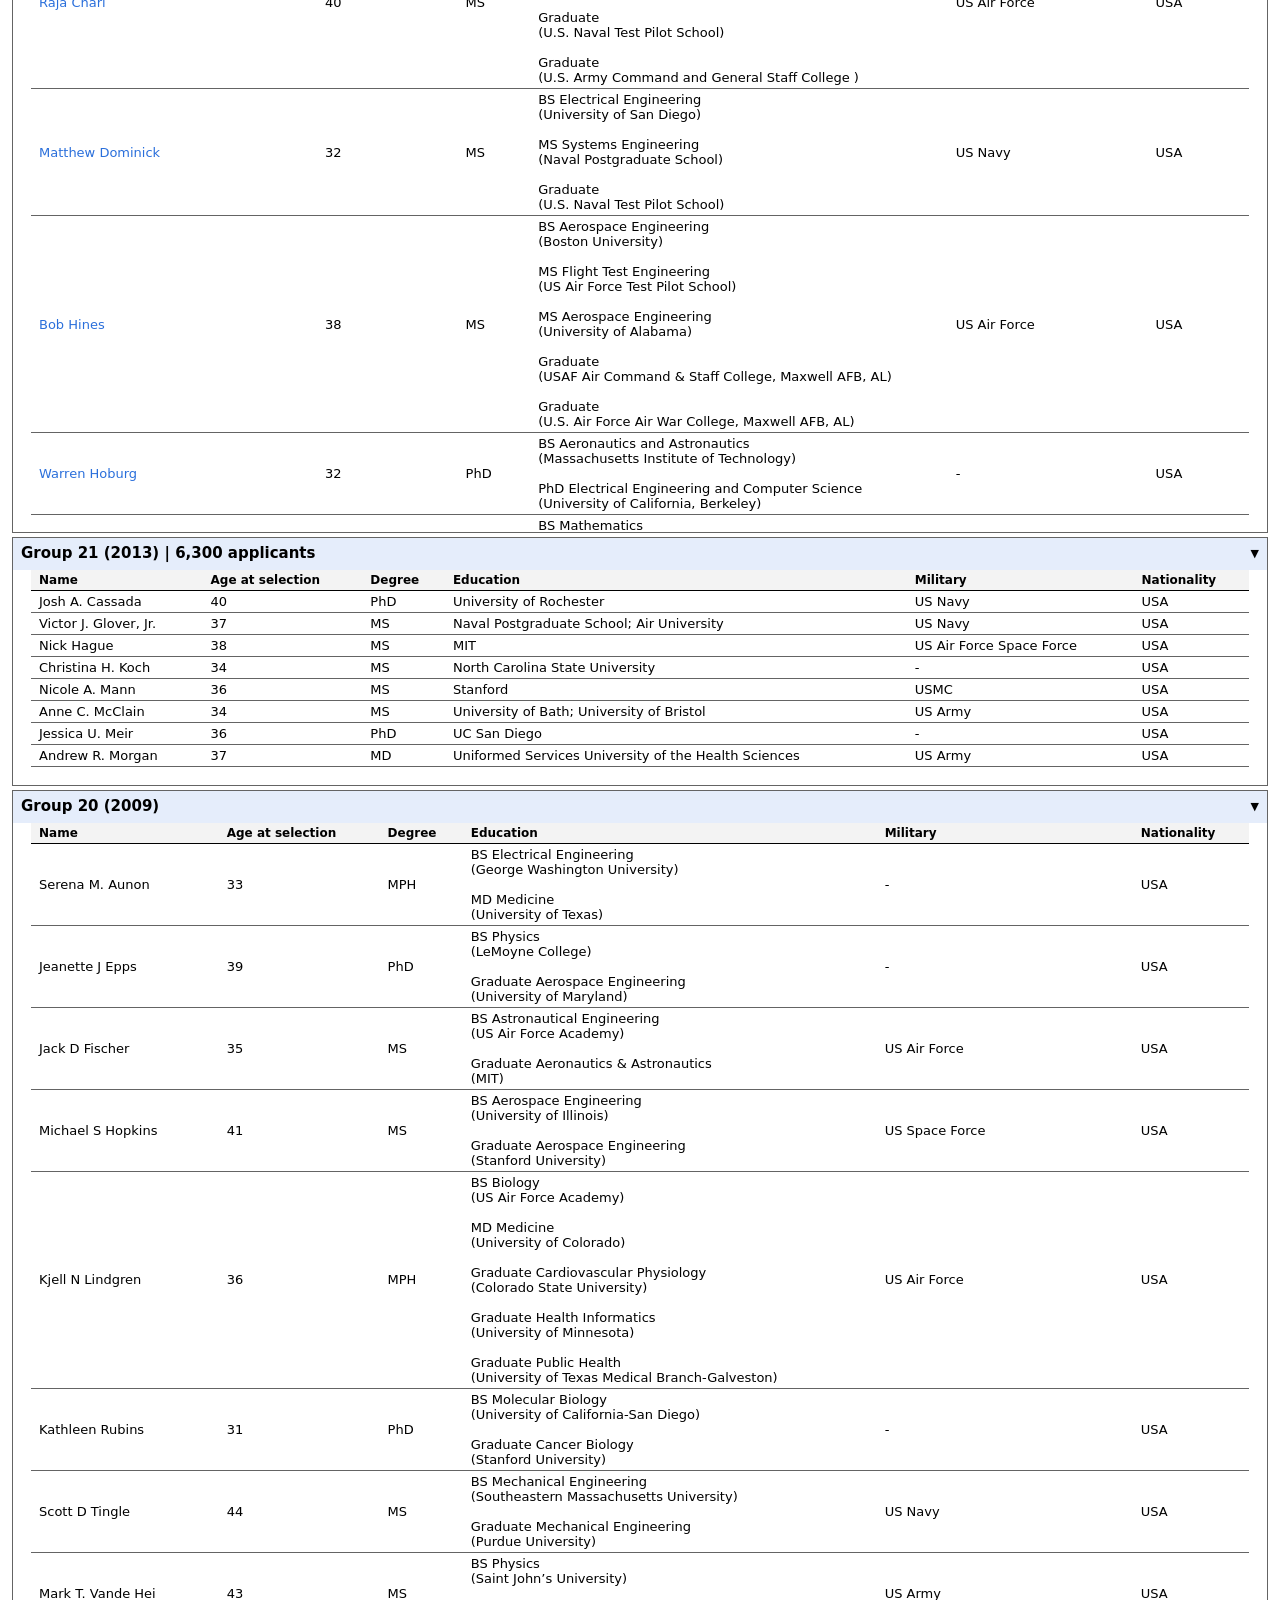
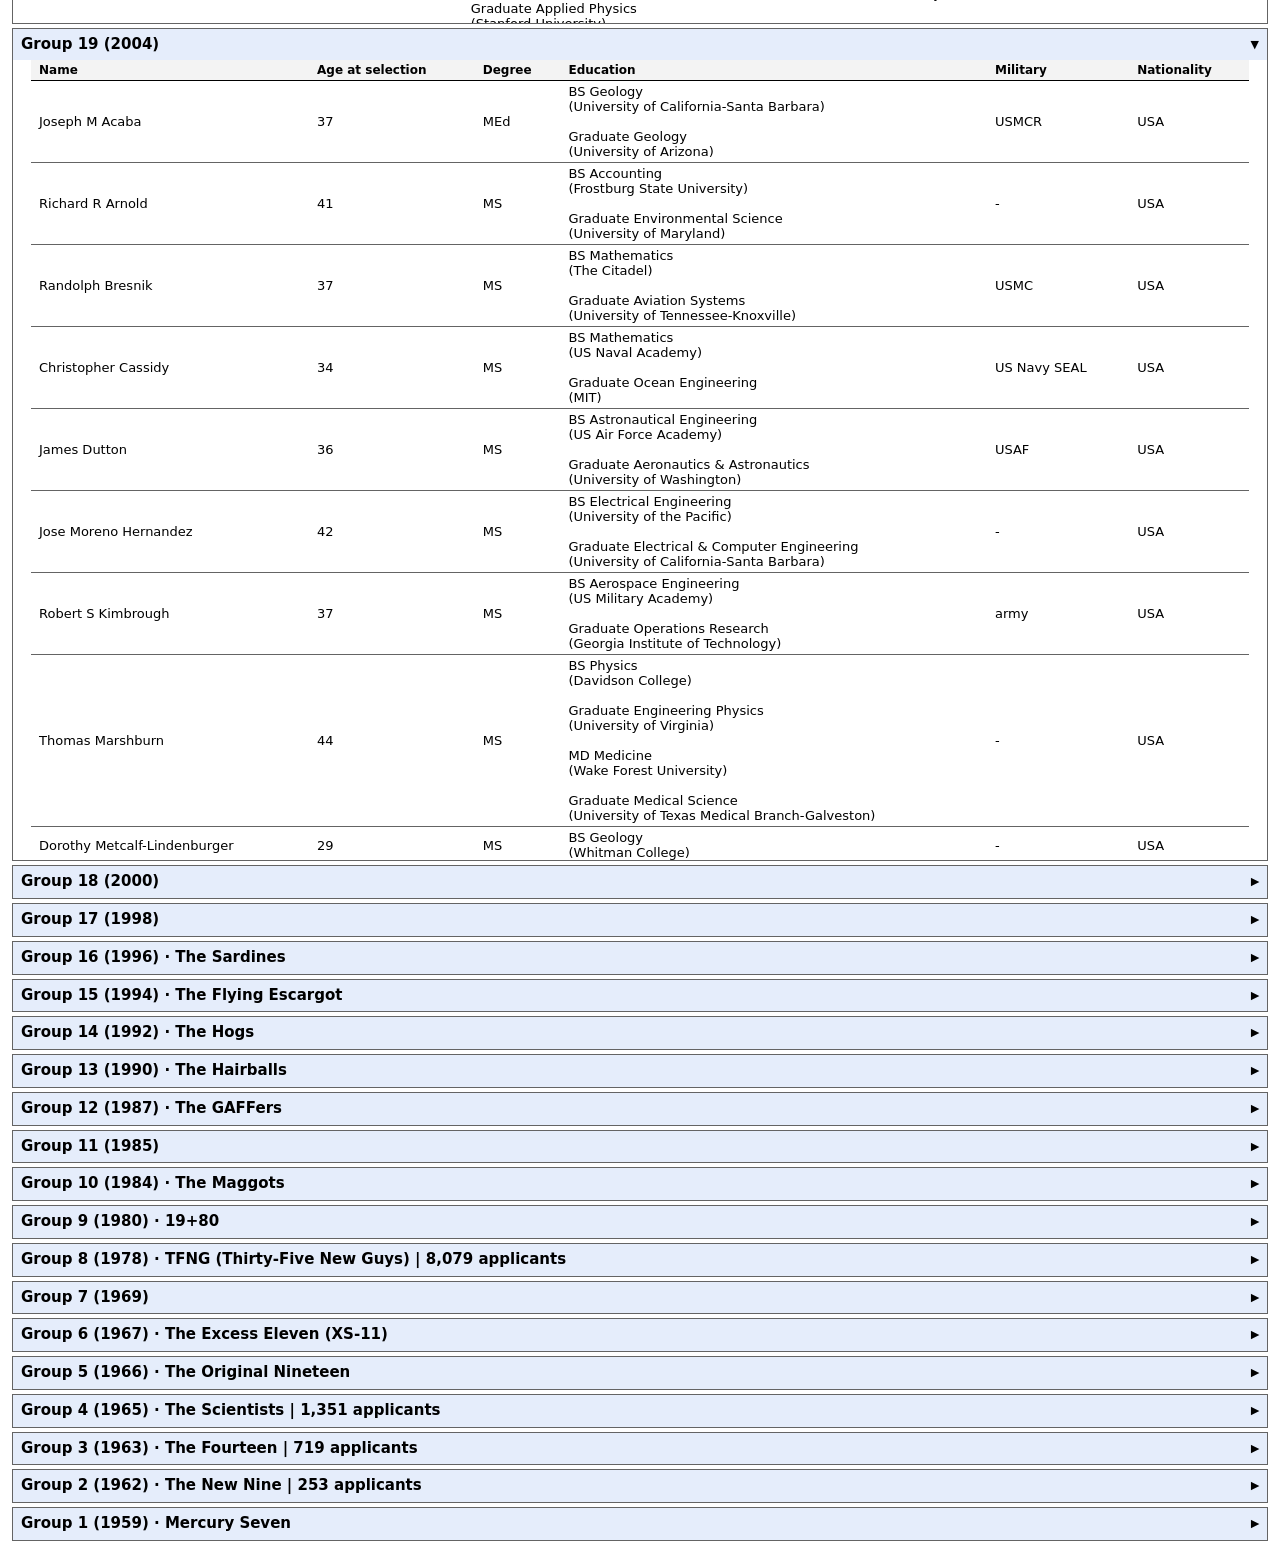
==== commit be3a7af0: "fixed financials" ====
--- a/index.html
+++ b/index.html
@@ -23,7 +23,7 @@
     <br>These are "trends" of successful applicants, not necessarily a "template" for future success.
     <br>Think of this tool as a casual reference rather than a career guide.
   </h3>
-     Questions/ideas? Open an issue or message my Instagram @mrvivacious.
+     Questions/ideas? Open an issue or message us.
   <hr>
 
   <h1>
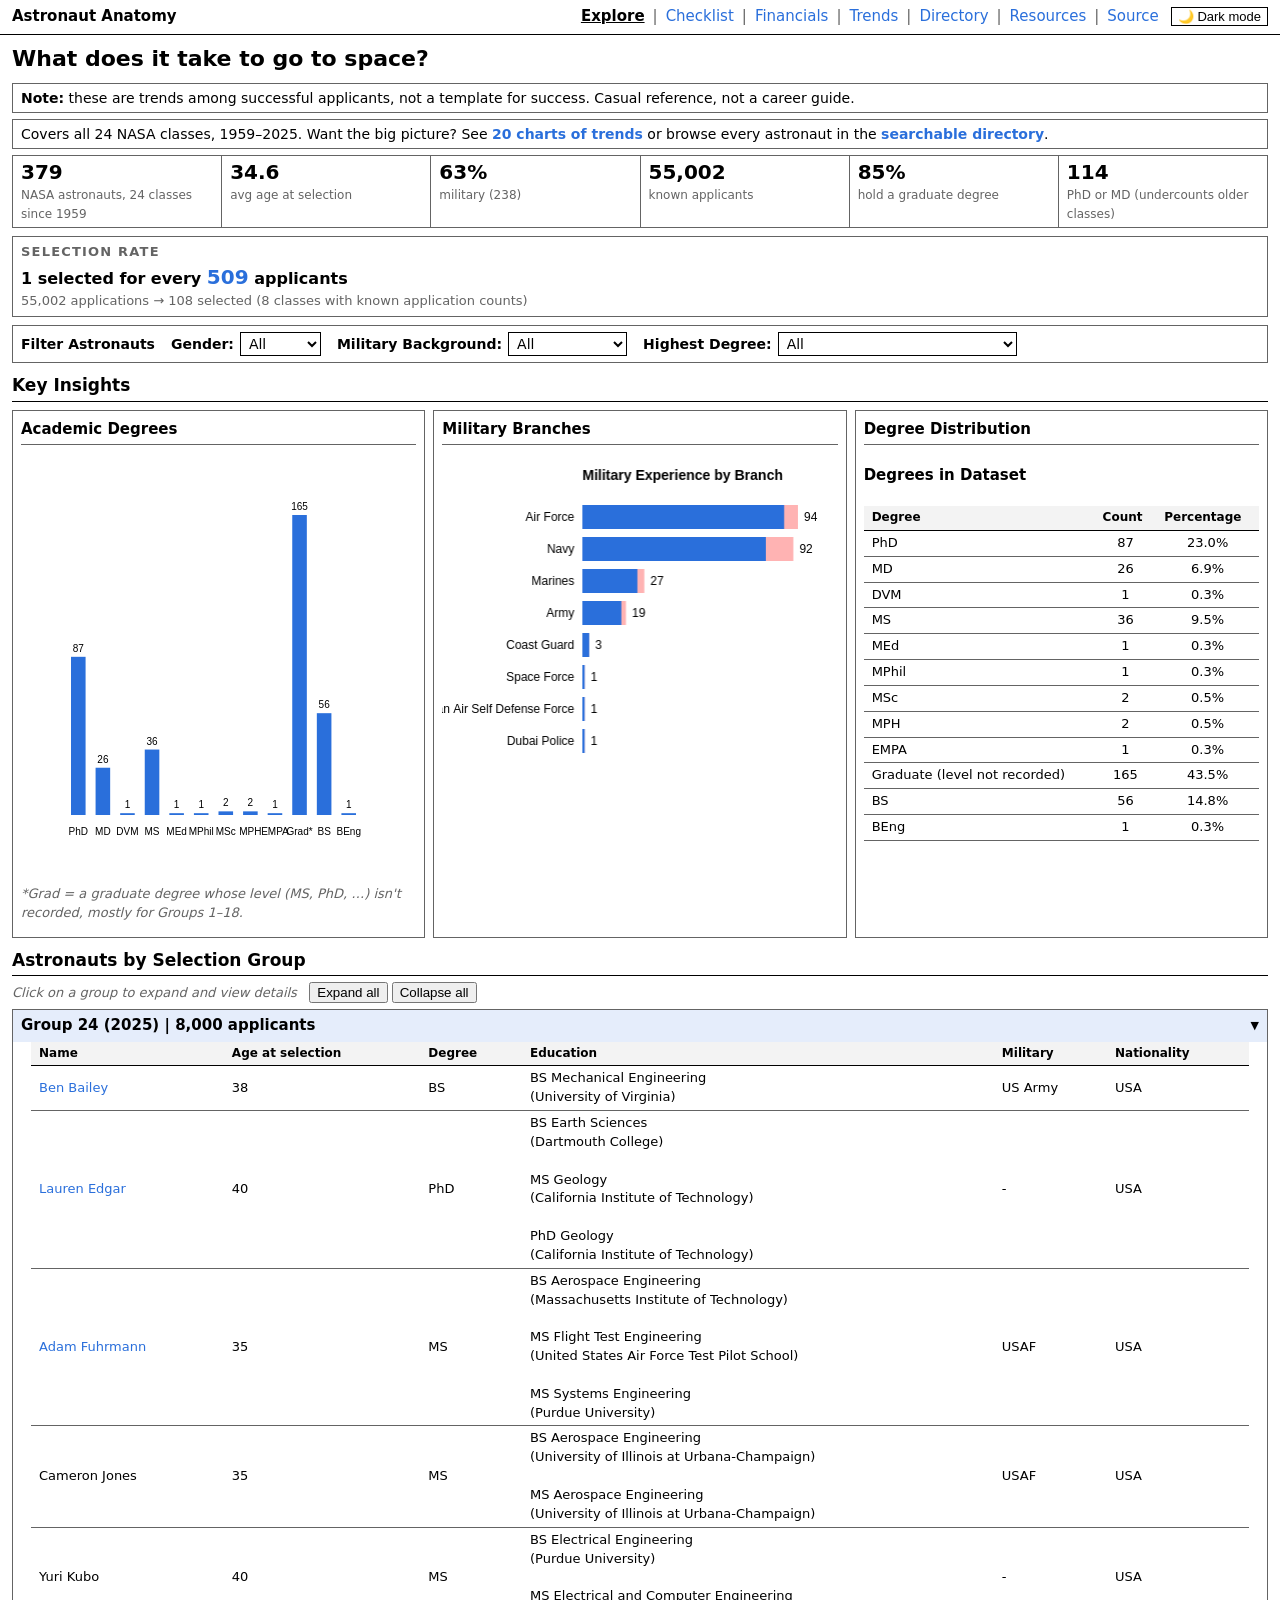
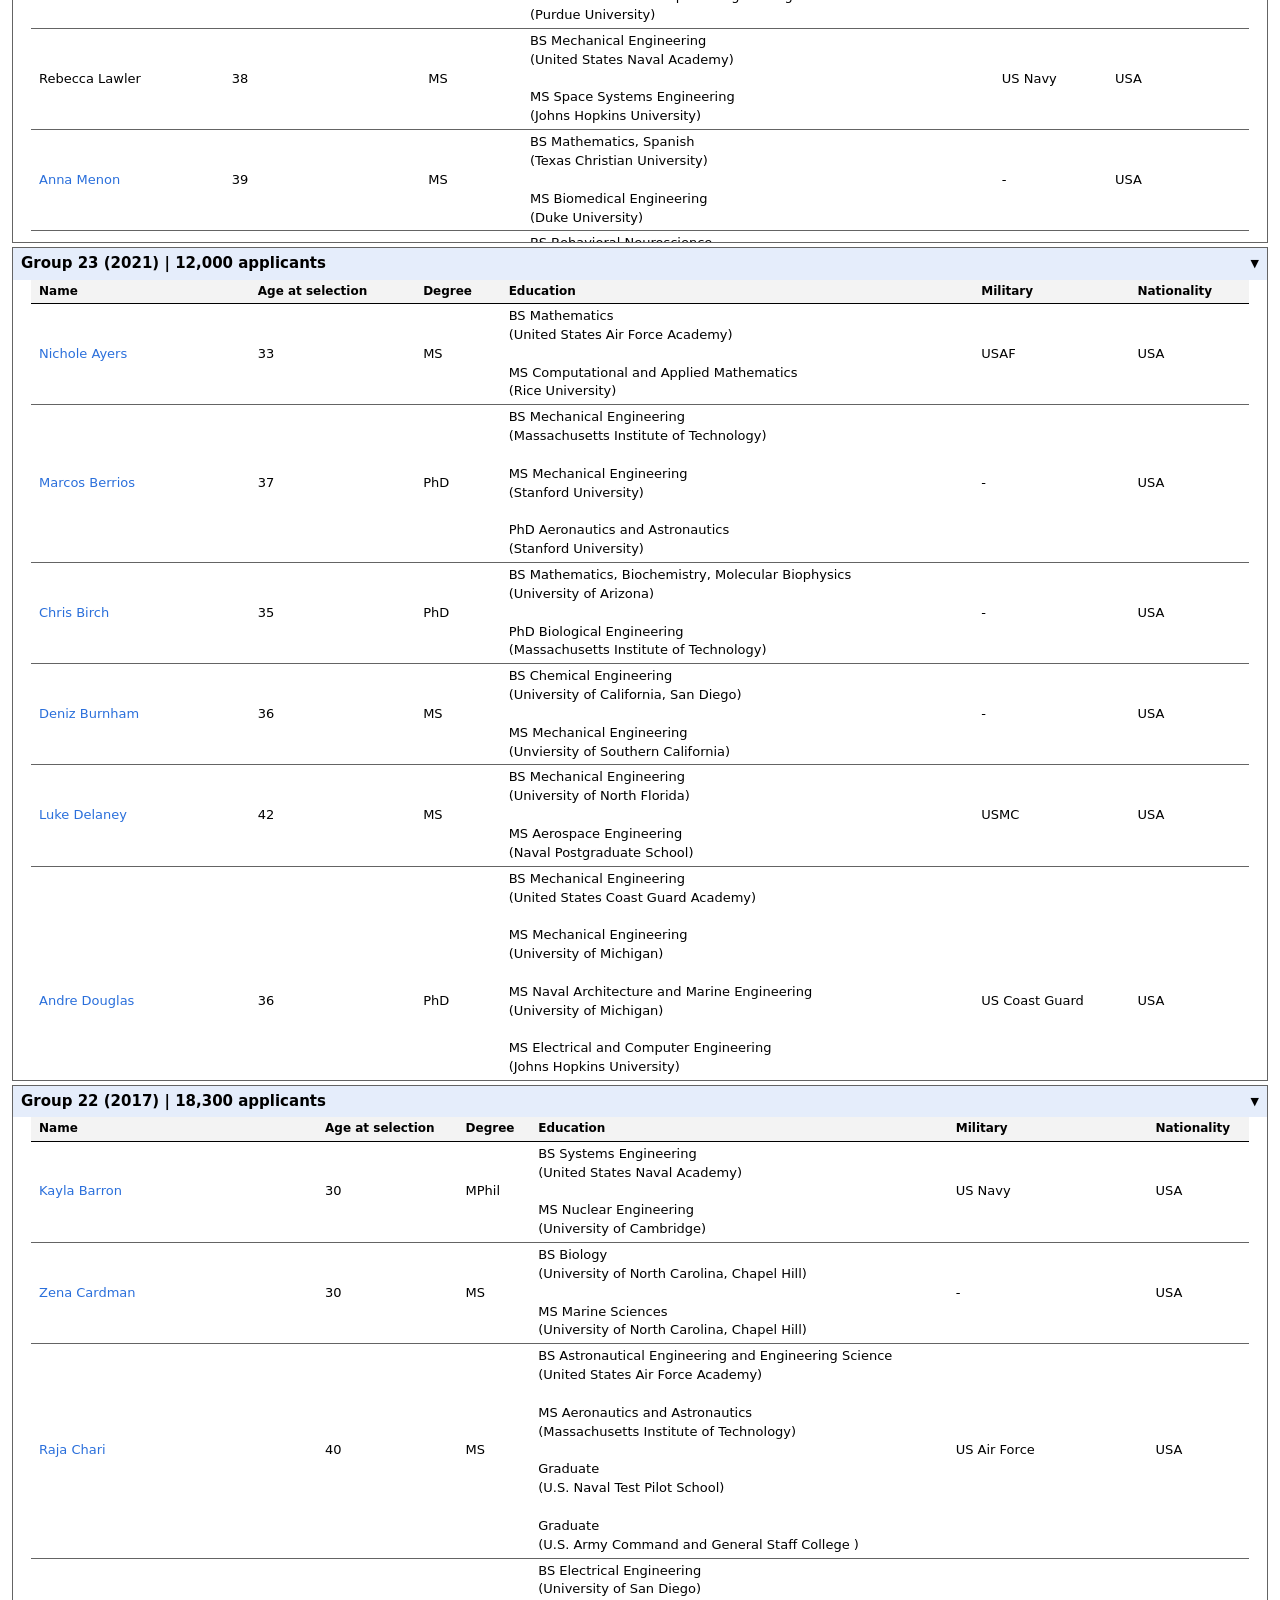
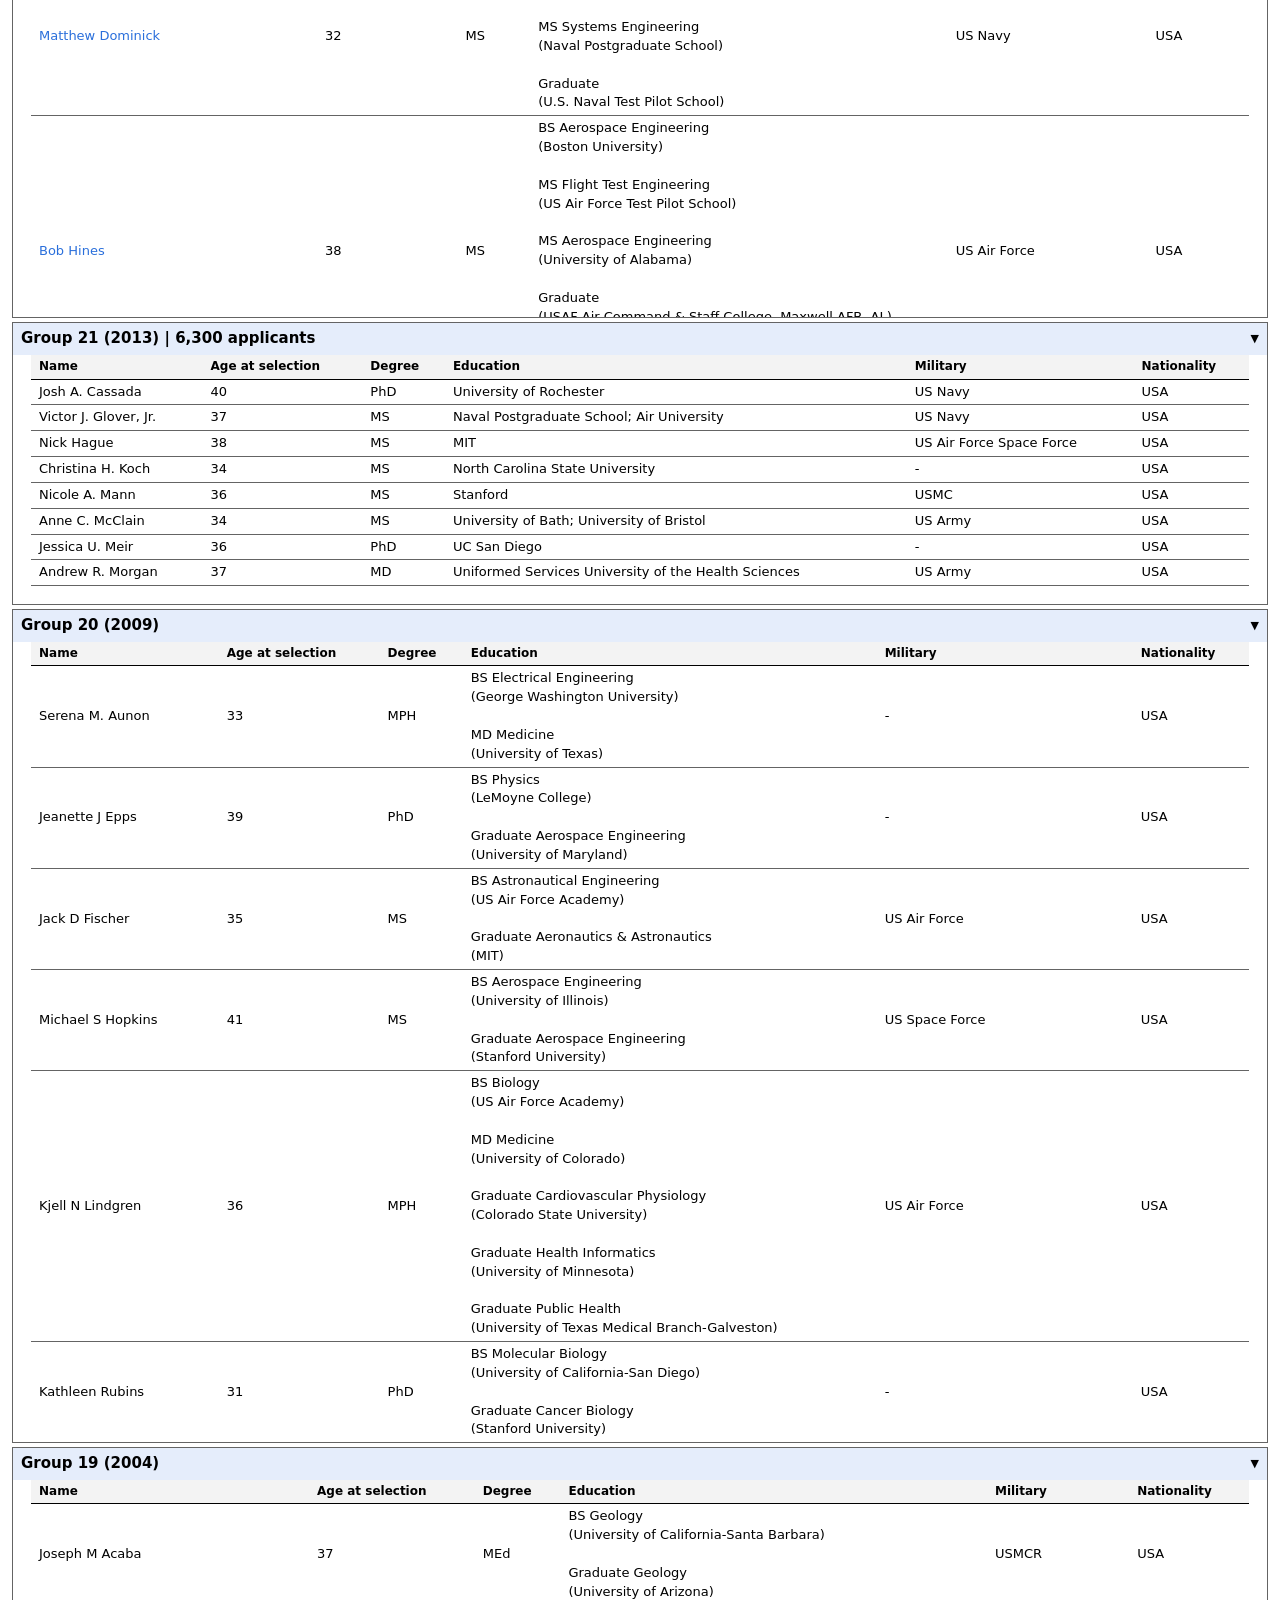
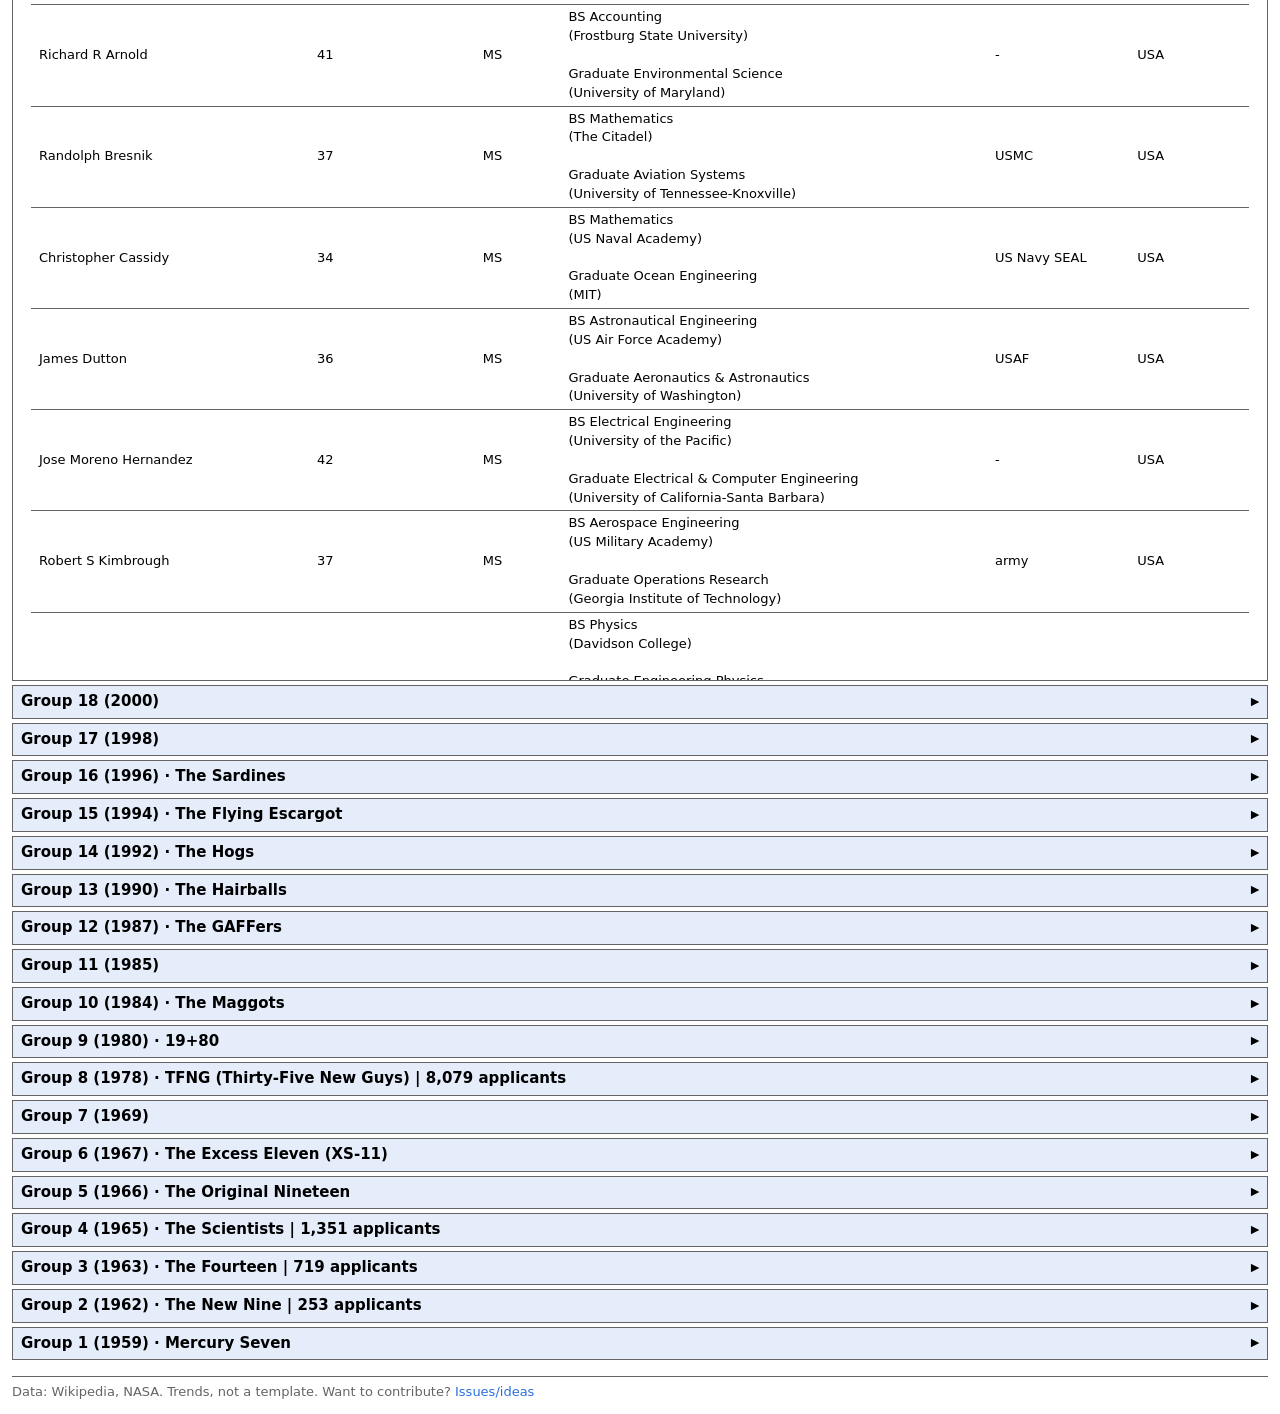
==== commit 58d20a27: "Merge pull request #15 from naadapu/main" ====
--- a/index.html
+++ b/index.html
@@ -1,4 +1,5 @@
-<html>
+<!DOCTYPE html>
+<html lang="en">
 <head>
   <meta charset="UTF-8">
   <meta name="viewport" content="width=device-width, initial-scale=1.0">
@@ -13,34 +14,20 @@
       Astronaut Anatomy | 
       <a href="checklist.html">📋 checklist</a> | 
       <a href="financials.html">🏷️ financials</a> |
+      <a href="trends.html">📈 trends</a> |
+      <a href="directory.html">🗂️ directory</a> |
       <a href="resources.html">📚 resources</a> | 
       <a href="https://github.com/mrvivacious/astronaut-anatomy" target="_blank">🪐 source code</a>
     </h1>
   </div>
-  <hr>
 
-  <h3 style="color:red;">NOTE TO ALL ASTRONAUT PROSPECTS:
-    <br>These are "trends" of successful applicants, not necessarily a "template" for future success.
-    <br>Think of this tool as a casual reference rather than a career guide.
-  </h3>
-     Questions/ideas? Open an issue or message us.
-  <hr>
+  <h1>What does it take to go to space?</h1>
+  <p class="note"><strong>Note:</strong> these are trends among successful applicants, not a template for success. Casual reference, not a career guide.</p>
+  <p class="note">Covers all 24 NASA classes, 1959&ndash;2025. Want the big picture? See <a href="trends.html"><strong>20 charts of trends</strong></a> or browse every astronaut in the <a href="directory.html"><strong>searchable directory</strong></a>.</p>
 
-  <h1>
-    What does it take to go to space?
-  </h1>
-
-  <div id="key_metrics">
-    <h1>Dataset</h1>
-    <pre>
-      Total astronauts: 69, NASA
-      Average age: 36.5
-      % Military: 57% (39)
-      Applicants (known): 44,600
-      Most common degree: 36 MS
-      2nd most common: 16 PhD
-    </pre>
-  </div>
+  <section id="key_metrics" aria-label="Dataset summary">
+    <div class="stat-grid" id="stat_grid"></div>
+  </section>
 
   <div id="selectivity_stat" class="stat-card"></div>
 
@@ -71,12 +58,15 @@
           <option value="all">All</option>
           <option value="PhD">PhD</option>
           <option value="MD">MD</option>
+          <option value="DVM">DVM</option>
+          <option value="JD">JD</option>
           <option value="MS">MS</option>
           <option value="MEd">MEd</option>
           <option value="MPhil">MPhil</option>
           <option value="MSc">MSc</option>
           <option value="MPH">MPH</option>
           <option value="EMPA">EMPA</option>
+          <option value="Graduate">Graduate (level not recorded)</option>
           <option value="BS">BS</option>
           <option value="BEng">BEng</option>
         </select>
@@ -90,6 +80,7 @@
     <div id="degreeChartSection" class="chart-section">
       <h3>Academic Degrees</h3>
       <canvas id="degreeChart"></canvas>
+      <p class="instructions">*Grad = a graduate degree whose level (MS, PhD, …) isn't recorded, mostly for Groups 1&ndash;18.</p>
     </div>
 
     <div id="militaryBranchSection" class="chart-section">
@@ -105,12 +96,13 @@
 
   <div id="astronautsSection" class="section">
     <h2>Astronauts by Selection Group</h2>
-    <p class="instructions">Click on a group to expand and view details</p>
+    <p class="instructions">Click on a group to expand and view details &nbsp; <button id="expand_all" type="button">Expand all</button> <button id="collapse_all" type="button">Collapse all</button></p>
     <div id="groups_info"></div>
   </div>
 
   <script type="module" defer src="data.js"></script>
   <script type="module" defer src="app.js"></script>
+  <script src="shared.js"></script>
   <script defer src="darkMode.js"></script>
 </body>
 </html>
